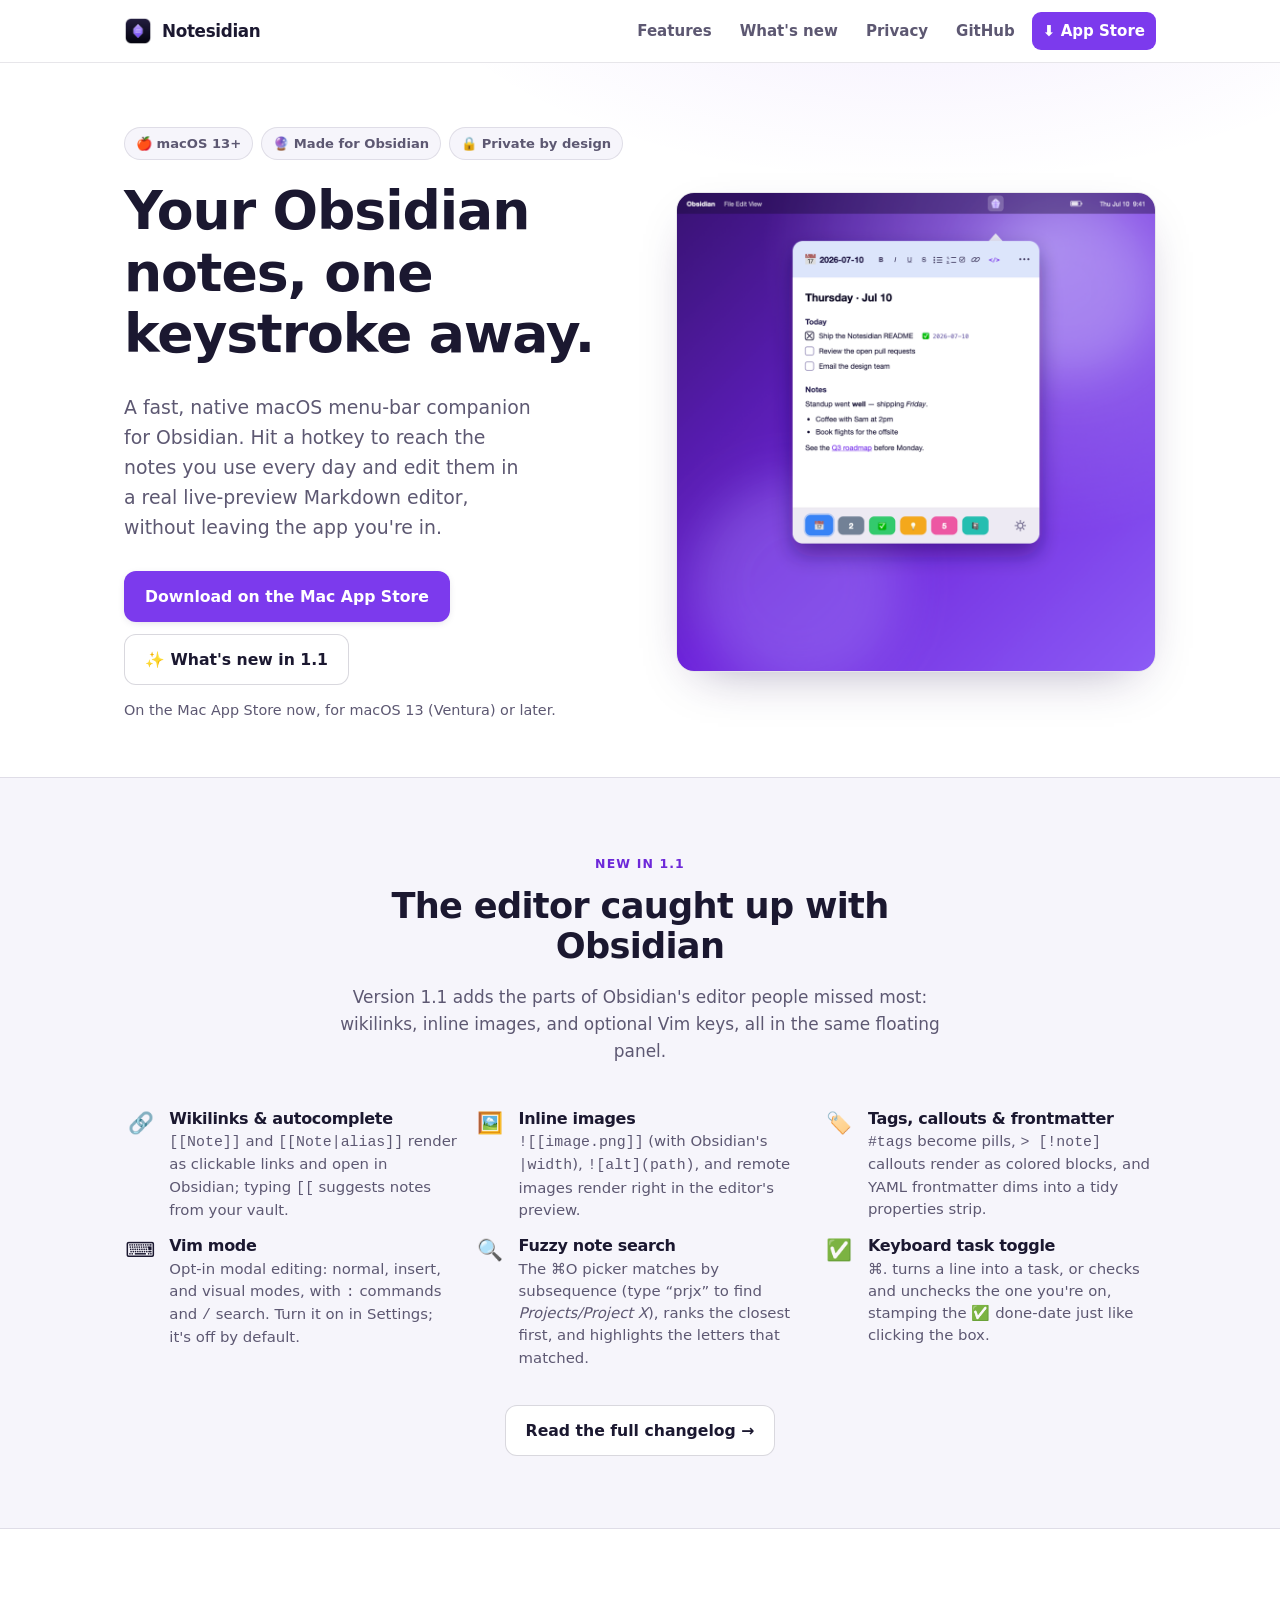
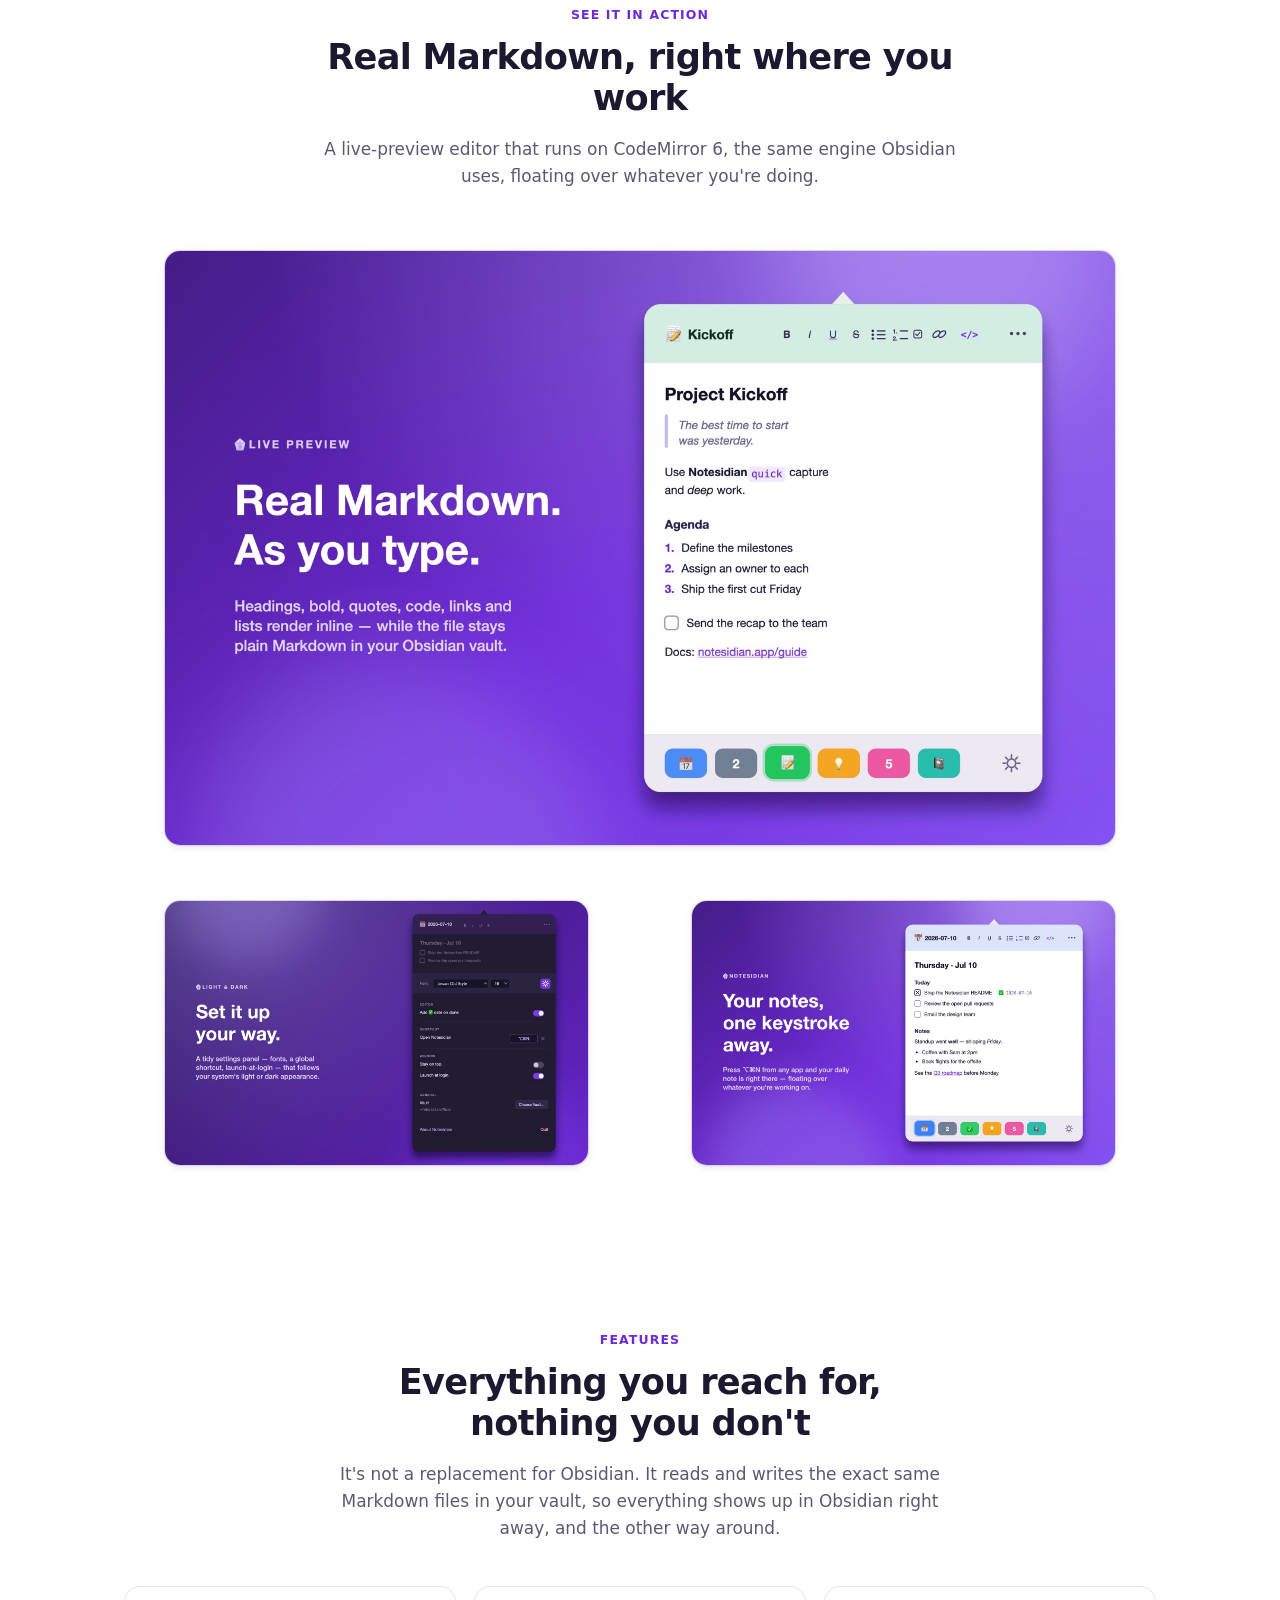
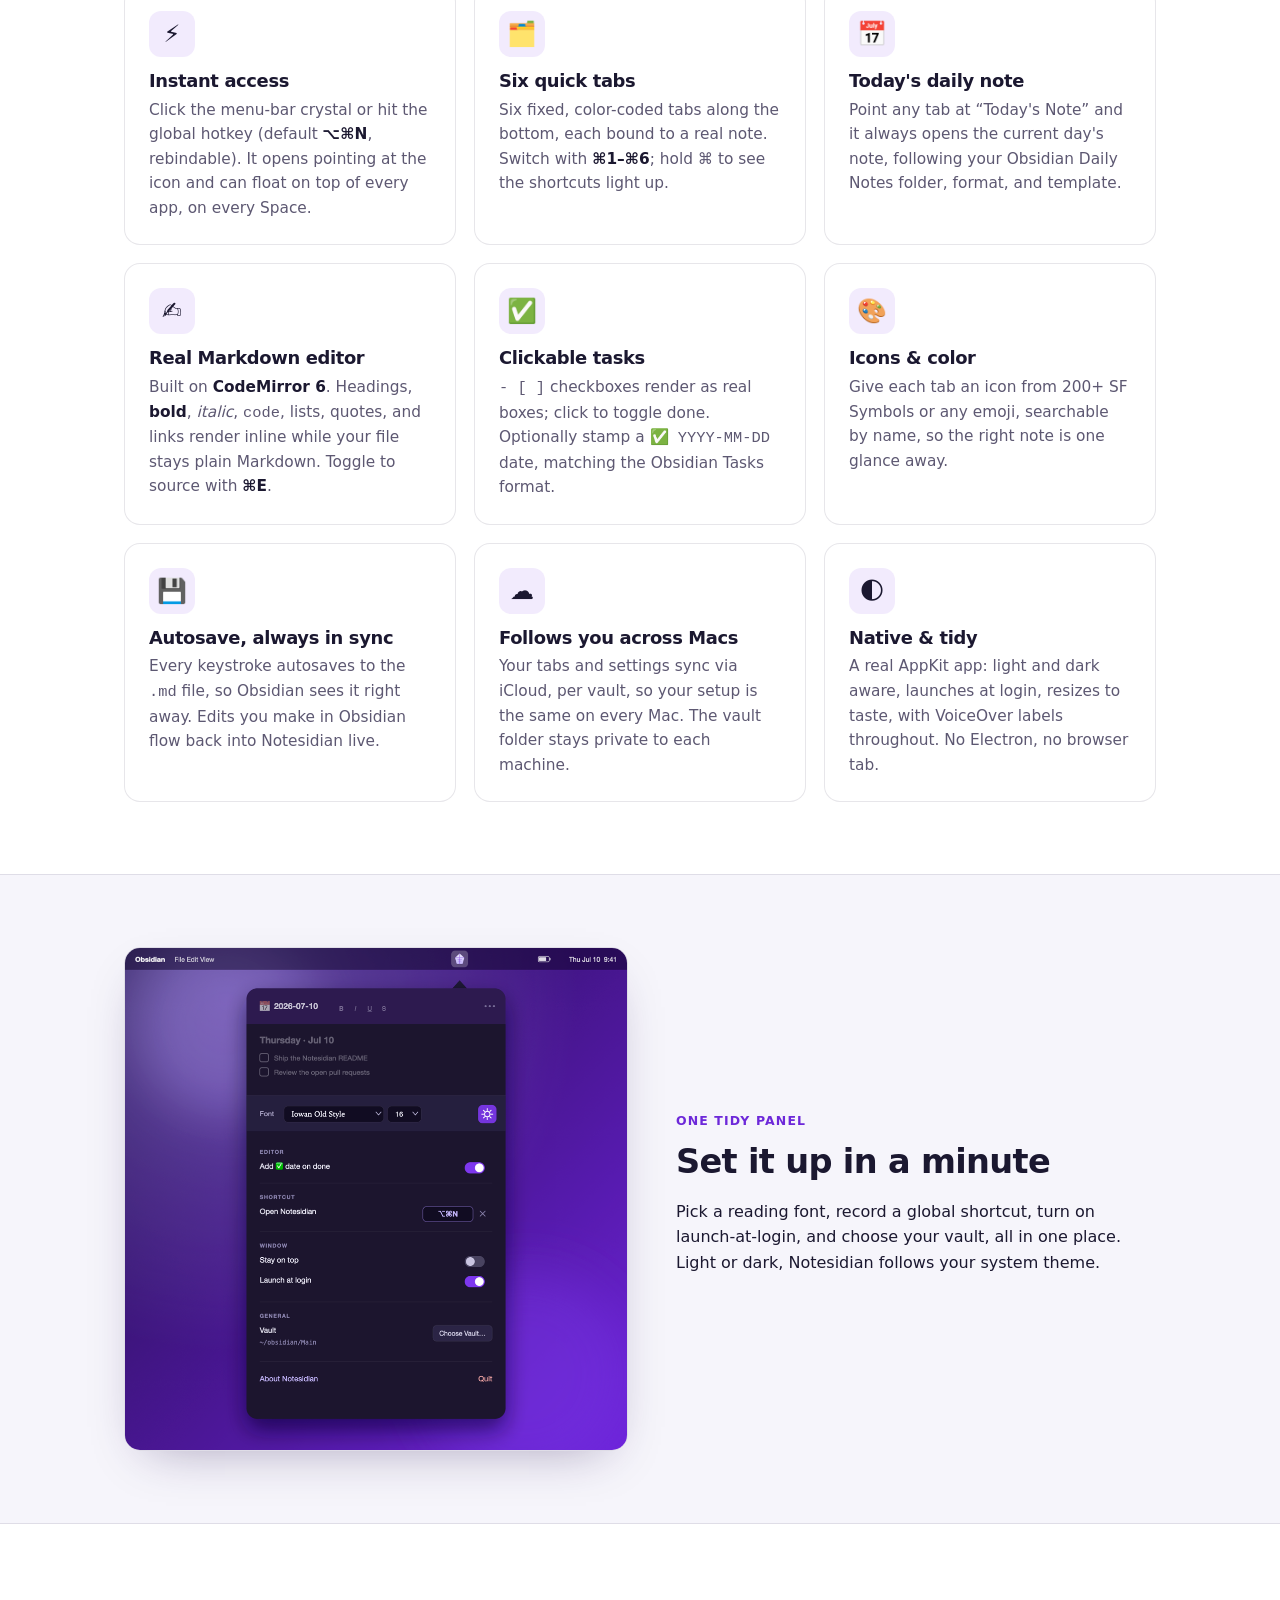
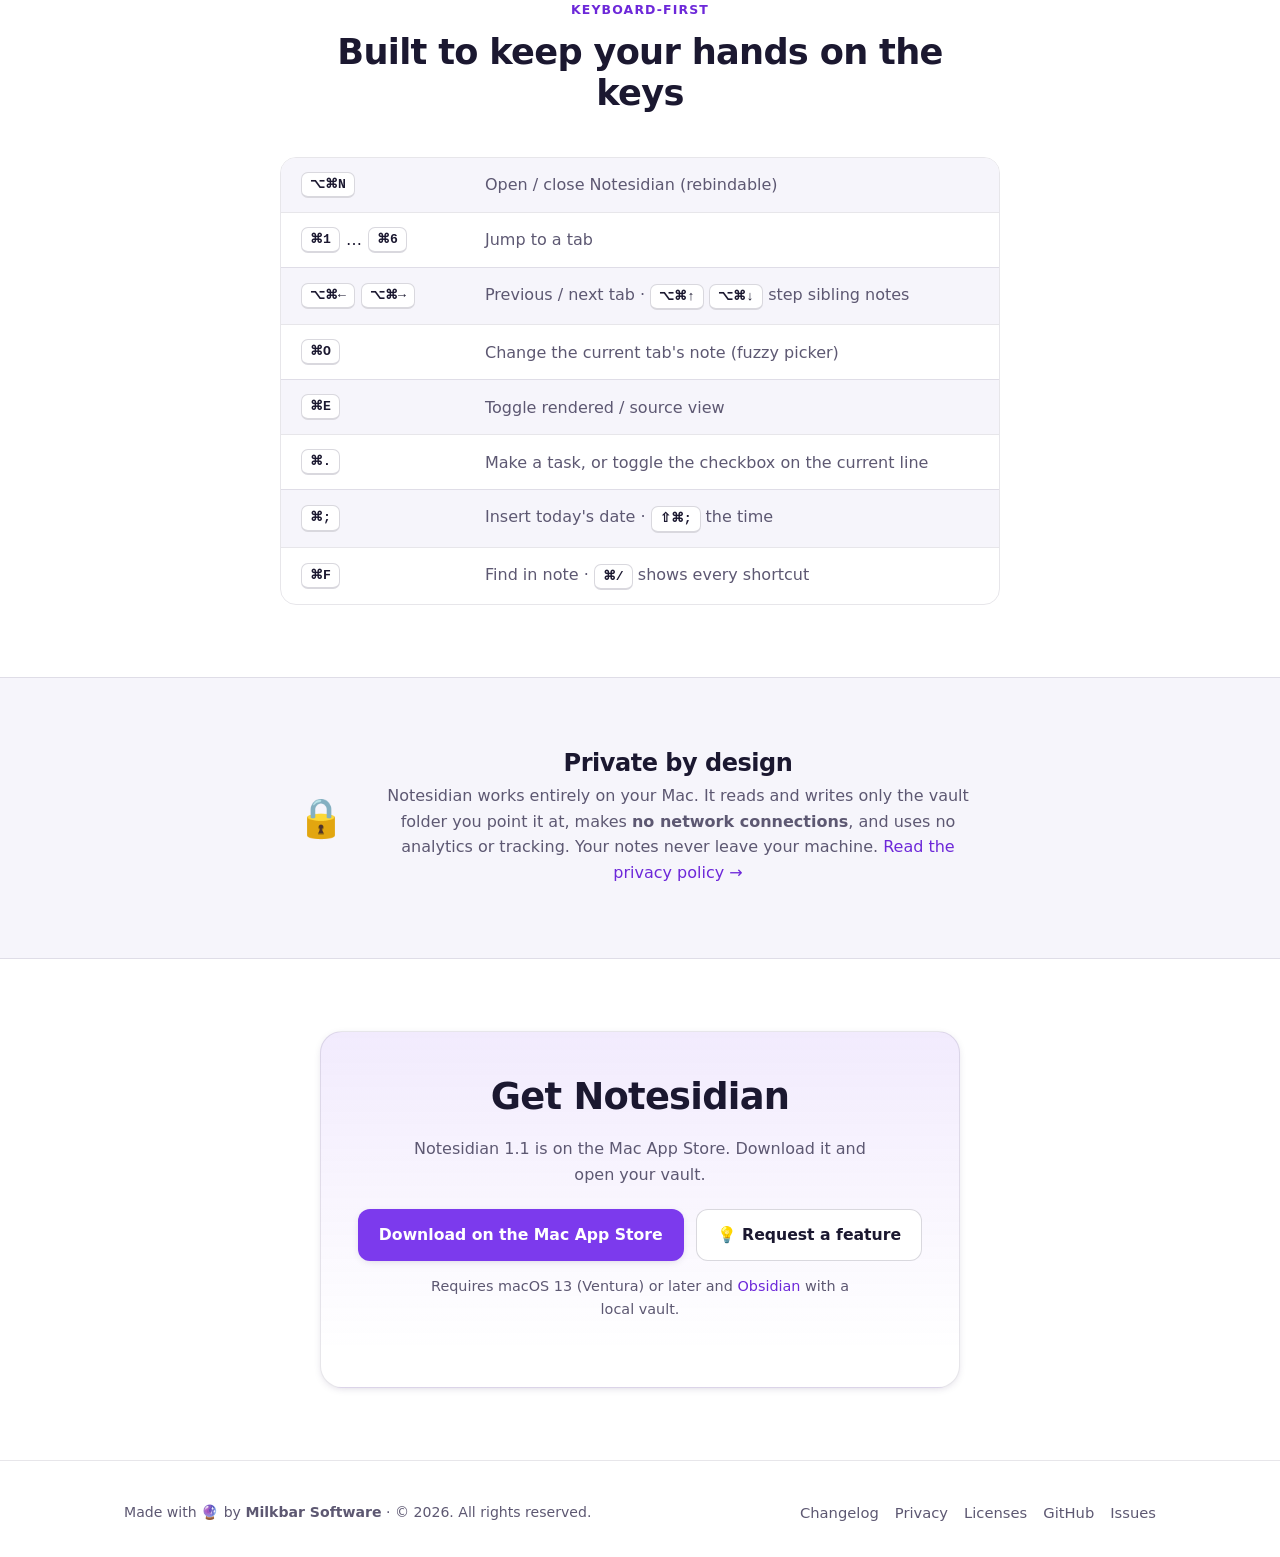
==== docs/index.html @ 139affb6 "Added Google Analytics." ====
<!doctype html>
<html lang="en">
<head>
<meta charset="utf-8">
<meta name="viewport" content="width=device-width, initial-scale=1">
<title>Notesidian: your Obsidian notes, one keystroke away</title>
<meta name="description" content="A fast, native macOS menu-bar companion for Obsidian. Hit a hotkey, reach the notes you use every day, and edit them in a real live-preview Markdown editor.">
<link rel="icon" href="icon.png">
<link rel="stylesheet" href="styles.css">
<meta property="og:title" content="Notesidian: your Obsidian notes, one keystroke away">
<meta property="og:description" content="A fast, native macOS menu-bar companion for Obsidian, with a live-preview Markdown editor and clickable tasks.">
<meta property="og:type" content="website">
<meta property="og:image" content="screenshot-hero.png">
<!-- Google tag (gtag.js) -->
<script async src="https://www.googletagmanager.com/gtag/js?id=G-1QEYFDZ4D8"></script>
<script>
  window.dataLayer = window.dataLayer || [];
  function gtag(){dataLayer.push(arguments);}
  gtag('js', new Date());

  gtag('config', 'G-1QEYFDZ4D8');
</script>
</head>
<body>

<header class="nav">
  <div class="wrap">
    <a class="brand" href="index.html"><img src="icon.png" alt="">Notesidian</a>
    <nav class="nav-links">
      <a href="#features">Features</a>
      <a href="changelog.html">What's new</a>
      <a href="privacy.html">Privacy</a>
      <a href="https://github.com/milkbar/notesidian">GitHub</a>
      <a class="cta" href="https://apps.apple.com/us/app/notesidian/id6789721366">⬇ App Store</a>
    </nav>
  </div>
</header>

<main>

  <!-- hero -->
  <section class="hero">
    <div class="wrap hero-grid">
      <div class="hero-copy">
        <div class="hero-badges">
          <span class="pill">🍎 macOS 13+</span>
          <span class="pill">🔮 Made for Obsidian</span>
          <span class="pill">🔒 Private by design</span>
        </div>
        <h1>Your Obsidian notes, one keystroke away.</h1>
        <p class="lede">A fast, native macOS menu-bar companion for Obsidian. Hit a hotkey to
          reach the notes you use every day and edit them in a real live-preview Markdown editor,
          without leaving the app you're in.</p>
        <div class="hero-cta">
          <a class="btn btn-primary" href="https://apps.apple.com/us/app/notesidian/id6789721366">Download on the Mac App Store</a>
          <a class="btn btn-ghost" href="changelog.html">✨ What's new in 1.1</a>
        </div>
        <p class="hero-note">On the Mac App Store now, for macOS 13 (Ventura) or later.</p>
      </div>
      <div class="hero-shot">
        <img src="screenshot-hero.png" width="1000" height="1000"
             alt="Notesidian floating over the desktop: a daily note with checkable tasks and six colored note tabs along the bottom.">
      </div>
    </div>
  </section>

  <!-- new in 1.1 -->
  <section class="band" id="new">
    <div class="wrap">
      <div class="section-head">
        <span class="eyebrow">New in 1.1</span>
        <h2>The editor caught up with Obsidian</h2>
        <p>Version 1.1 adds the parts of Obsidian's editor people missed most: wikilinks, inline images, and optional Vim keys, all in the same floating panel.</p>
      </div>
      <div class="new-grid">
        <div class="new-item"><div class="ico">🔗</div><div><h3>Wikilinks &amp; autocomplete</h3><p><code>[[Note]]</code> and <code>[[Note|alias]]</code> render as clickable links and open in Obsidian; typing <code>[[</code> suggests notes from your vault.</p></div></div>
        <div class="new-item"><div class="ico">🖼️</div><div><h3>Inline images</h3><p><code>![[image.png]]</code> (with Obsidian's <code>|width</code>), <code>![alt](path)</code>, and remote images render right in the editor's preview.</p></div></div>
        <div class="new-item"><div class="ico">🏷️</div><div><h3>Tags, callouts &amp; frontmatter</h3><p><code>#tags</code> become pills, <code>&gt; [!note]</code> callouts render as colored blocks, and YAML frontmatter dims into a tidy properties strip.</p></div></div>
        <div class="new-item"><div class="ico">⌨️</div><div><h3>Vim mode</h3><p>Opt-in modal editing: normal, insert, and visual modes, with <code>:</code> commands and <code>/</code> search. Turn it on in Settings; it's off by default.</p></div></div>
        <div class="new-item"><div class="ico">🔍</div><div><h3>Fuzzy note search</h3><p>The ⌘O picker matches by subsequence (type “prjx” to find <em>Projects/Project X</em>), ranks the closest first, and highlights the letters that matched.</p></div></div>
        <div class="new-item"><div class="ico">✅</div><div><h3>Keyboard task toggle</h3><p>⌘. turns a line into a task, or checks and unchecks the one you're on, stamping the ✅ done-date just like clicking the box.</p></div></div>
      </div>
      <div class="changelog-link"><a class="btn btn-ghost" href="changelog.html">Read the full changelog →</a></div>
    </div>
  </section>

  <!-- see it -->
  <section id="see-it">
    <div class="wrap">
      <div class="section-head">
        <span class="eyebrow">See it in action</span>
        <h2>Real Markdown, right where you work</h2>
        <p>A live-preview editor that runs on CodeMirror 6, the same engine Obsidian uses, floating over whatever you're doing.</p>
      </div>
      <div class="shots">
        <figure class="shot wide"><img src="shot-markdown.jpg" width="1600" height="1000" alt="The editor rendering a note: heading, quote, bold and inline code, a numbered agenda, and a checkbox."></figure>
        <figure class="shot"><img src="shot-light-dark.jpg" width="1600" height="1000" alt="Notesidian in both light and dark appearance, following the system theme."></figure>
        <figure class="shot"><img src="shot-quick-access.jpg" width="1600" height="1000" alt="Pressing the global hotkey to open the floating panel pointing at the menu-bar icon."></figure>
      </div>
    </div>
  </section>

  <!-- features -->
  <section id="features">
    <div class="wrap">
      <div class="section-head">
        <span class="eyebrow">Features</span>
        <h2>Everything you reach for, nothing you don't</h2>
        <p>It's not a replacement for Obsidian. It reads and writes the exact same Markdown files in your vault, so everything shows up in Obsidian right away, and the other way around.</p>
      </div>
      <div class="features">
        <div class="card"><div class="ico">⚡</div><h3>Instant access</h3><p>Click the menu-bar crystal or hit the global hotkey (default <strong>⌥⌘N</strong>, rebindable). It opens pointing at the icon and can float on top of every app, on every Space.</p></div>
        <div class="card"><div class="ico">🗂️</div><h3>Six quick tabs</h3><p>Six fixed, color-coded tabs along the bottom, each bound to a real note. Switch with <strong>⌘1–⌘6</strong>; hold ⌘ to see the shortcuts light up.</p></div>
        <div class="card"><div class="ico">📅</div><h3>Today's daily note</h3><p>Point any tab at “Today's Note” and it always opens the current day's note, following your Obsidian Daily Notes folder, format, and template.</p></div>
        <div class="card"><div class="ico">✍️</div><h3>Real Markdown editor</h3><p>Built on <strong>CodeMirror 6</strong>. Headings, <strong>bold</strong>, <em>italic</em>, <code>code</code>, lists, quotes, and links render inline while your file stays plain Markdown. Toggle to source with <strong>⌘E</strong>.</p></div>
        <div class="card"><div class="ico">✅</div><h3>Clickable tasks</h3><p><code>- [ ]</code> checkboxes render as real boxes; click to toggle done. Optionally stamp a <code>✅ YYYY-MM-DD</code> date, matching the Obsidian Tasks format.</p></div>
        <div class="card"><div class="ico">🎨</div><h3>Icons &amp; color</h3><p>Give each tab an icon from 200+ SF Symbols or any emoji, searchable by name, so the right note is one glance away.</p></div>
        <div class="card"><div class="ico">💾</div><h3>Autosave, always in sync</h3><p>Every keystroke autosaves to the <code>.md</code> file, so Obsidian sees it right away. Edits you make in Obsidian flow back into Notesidian live.</p></div>
        <div class="card"><div class="ico">☁️</div><h3>Follows you across Macs</h3><p>Your tabs and settings sync via iCloud, per vault, so your setup is the same on every Mac. The vault folder stays private to each machine.</p></div>
        <div class="card"><div class="ico">🌓</div><h3>Native &amp; tidy</h3><p>A real AppKit app: light and dark aware, launches at login, resizes to taste, with VoiceOver labels throughout. No Electron, no browser tab.</p></div>
      </div>
    </div>
  </section>

  <!-- settings shot -->
  <section class="band">
    <div class="wrap hero-grid">
      <div class="hero-shot"><img src="screenshot-settings.png" width="1000" height="1000" alt="Notesidian's settings panel in dark mode: font picker, global-shortcut recorder, launch-at-login toggle, and vault chooser." style="border-radius:16px;border:1px solid var(--border);box-shadow:var(--shadow);"></div>
      <div class="hero-copy">
        <span class="eyebrow">One tidy panel</span>
        <h2 style="font-size:clamp(1.6rem,3.4vw,2.1rem)">Set it up in a minute</h2>
        <p class="lede" style="max-width:none">Pick a reading font, record a global shortcut, turn on launch-at-login, and choose your vault, all in one place. Light or dark, Notesidian follows your system theme.</p>
      </div>
    </div>
  </section>

  <!-- keyboard -->
  <section id="keyboard">
    <div class="wrap">
      <div class="section-head">
        <span class="eyebrow">Keyboard-first</span>
        <h2>Built to keep your hands on the keys</h2>
      </div>
      <div class="shortcuts">
        <div class="row"><div class="keys"><kbd>⌥⌘N</kbd></div><div class="desc">Open / close Notesidian (rebindable)</div></div>
        <div class="row"><div class="keys"><kbd>⌘1</kbd> … <kbd>⌘6</kbd></div><div class="desc">Jump to a tab</div></div>
        <div class="row"><div class="keys"><kbd>⌥⌘←</kbd> <kbd>⌥⌘→</kbd></div><div class="desc">Previous / next tab · <kbd>⌥⌘↑</kbd> <kbd>⌥⌘↓</kbd> step sibling notes</div></div>
        <div class="row"><div class="keys"><kbd>⌘O</kbd></div><div class="desc">Change the current tab's note (fuzzy picker)</div></div>
        <div class="row"><div class="keys"><kbd>⌘E</kbd></div><div class="desc">Toggle rendered / source view</div></div>
        <div class="row"><div class="keys"><kbd>⌘.</kbd></div><div class="desc">Make a task, or toggle the checkbox on the current line</div></div>
        <div class="row"><div class="keys"><kbd>⌘;</kbd></div><div class="desc">Insert today's date · <kbd>⇧⌘;</kbd> the time</div></div>
        <div class="row"><div class="keys"><kbd>⌘F</kbd></div><div class="desc">Find in note · <kbd>⌘/</kbd> shows every shortcut</div></div>
      </div>
    </div>
  </section>

  <!-- privacy -->
  <section class="privacy-strip">
    <div class="wrap">
      <div class="lock">🔒</div>
      <div>
        <h2>Private by design</h2>
        <p>Notesidian works entirely on your Mac. It reads and writes only the vault folder you point it at, makes <strong>no network connections</strong>, and uses no analytics or tracking. Your notes never leave your machine. <a href="privacy.html">Read the privacy policy →</a></p>
      </div>
    </div>
  </section>

  <!-- get it -->
  <section class="get">
    <div class="wrap">
      <div class="box">
        <h2>Get Notesidian</h2>
        <p>Notesidian 1.1 is on the Mac App Store. Download it and open your vault.</p>
        <div class="hero-cta" style="justify-content:center">
          <a class="btn btn-primary" href="https://apps.apple.com/us/app/notesidian/id6789721366">Download on the Mac App Store</a>
          <a class="btn btn-ghost" href="https://github.com/milkbar/notesidian/issues/new?template=feature_request.yml">💡 Request a feature</a>
        </div>
        <p class="req">Requires macOS 13 (Ventura) or later and <a href="https://obsidian.md">Obsidian</a> with a local vault.</p>
      </div>
    </div>
  </section>

</main>

<footer class="footer">
  <div class="wrap">
    <div class="copy">Made with 🔮 by <strong>Milkbar Software</strong> · © 2026. All rights reserved.</div>
    <nav class="foot-links">
      <a href="changelog.html">Changelog</a>
      <a href="privacy.html">Privacy</a>
      <a href="licenses.html">Licenses</a>
      <a href="https://github.com/milkbar/notesidian">GitHub</a>
      <a href="https://github.com/milkbar/notesidian/issues">Issues</a>
    </nav>
  </div>
</footer>

</body>
</html>
---- docs/styles.css ----
/* Notesidian marketing site — shared styles. Theme-aware (light/dark), responsive, no external deps. */

:root {
  color-scheme: light dark;
  --bg:        #ffffff;
  --bg-soft:   #f6f5fb;
  --bg-sunken: #efedf7;
  --card:      #ffffff;
  --fg:        #1b1830;
  --muted:     #5d5872;
  --border:    rgba(24, 18, 52, 0.10);
  --border-strong: rgba(24, 18, 52, 0.16);
  --accent:    #7c3aed;
  --accent-ink:#6d28d9;
  --accent-soft: rgba(124, 58, 237, 0.10);
  --code-bg:   #f1eefb;
  --code-fg:   #7c3aed;
  --shadow:    0 18px 50px -24px rgba(38, 20, 80, 0.42);
  --shadow-sm: 0 2px 10px -4px rgba(38, 20, 80, 0.28);
  --radius:    16px;
  --radius-sm: 10px;
  --maxw:      1080px;
  --font: -apple-system, BlinkMacSystemFont, "Segoe UI", system-ui, Roboto, Helvetica, Arial, sans-serif;
  --mono: ui-monospace, SFMono-Regular, "SF Mono", Menlo, Consolas, monospace;
}

@media (prefers-color-scheme: dark) {
  :root {
    --bg:        #0e0c16;
    --bg-soft:   #14111f;
    --bg-sunken: #1a1626;
    --card:      #181425;
    --fg:        #ece9f6;
    --muted:     #a49dbb;
    --border:    rgba(255, 255, 255, 0.10);
    --border-strong: rgba(255, 255, 255, 0.16);
    --accent:    #a78bfa;
    --accent-ink:#c4b5fd;
    --accent-soft: rgba(167, 139, 250, 0.14);
    --code-bg:   rgba(167, 139, 250, 0.14);
    --code-fg:   #c4b5fd;
    --shadow:    0 24px 60px -28px rgba(0, 0, 0, 0.75);
    --shadow-sm: 0 2px 12px -4px rgba(0, 0, 0, 0.6);
  }
}

* { box-sizing: border-box; }

html { -webkit-text-size-adjust: 100%; scroll-behavior: smooth; }

body {
  margin: 0;
  font-family: var(--font);
  color: var(--fg);
  background: var(--bg);
  line-height: 1.6;
  -webkit-font-smoothing: antialiased;
  text-rendering: optimizeLegibility;
}

a { color: var(--accent-ink); text-decoration: none; }
a:hover { text-decoration: underline; }

img { max-width: 100%; height: auto; display: block; }

h1, h2, h3 { line-height: 1.15; letter-spacing: -0.02em; margin: 0 0 0.5em; }

code, kbd { font-family: var(--mono); }

.wrap { width: 100%; max-width: var(--maxw); margin: 0 auto; padding: 0 24px; }

/* ---------- top nav ---------- */
.nav {
  position: sticky; top: 0; z-index: 50;
  background: var(--bg); /* fallback for engines without color-mix */
  background: color-mix(in srgb, var(--bg) 82%, transparent);
  -webkit-backdrop-filter: saturate(1.6) blur(14px);
  backdrop-filter: saturate(1.6) blur(14px);
  border-bottom: 1px solid var(--border);
}
.nav .wrap { display: flex; align-items: center; gap: 18px; height: 62px; }
.brand { display: flex; align-items: center; gap: 10px; font-weight: 700; letter-spacing: -0.02em; color: var(--fg); font-size: 1.05rem; }
.brand:hover { text-decoration: none; }
.brand img { width: 28px; height: 28px; border-radius: 7px; }
.nav-links { margin-left: auto; display: flex; align-items: center; gap: 6px; flex-wrap: wrap; }
.nav-links a { color: var(--muted); font-weight: 550; font-size: 0.94rem; padding: 7px 11px; border-radius: 9px; }
.nav-links a:hover { color: var(--fg); background: var(--accent-soft); text-decoration: none; }
.nav-links a.cta { color: #fff; background: var(--accent); }
.nav-links a.cta:hover { background: var(--accent-ink); color: #fff; }
@media (prefers-color-scheme: dark) { .nav-links a.cta { color: #17111f; } }

/* ---------- buttons ---------- */
.btn {
  display: inline-flex; align-items: center; gap: 8px;
  padding: 12px 20px; border-radius: 12px; font-weight: 650; font-size: 0.98rem;
  border: 1px solid transparent; cursor: pointer; transition: transform .12s ease, background .15s ease;
}
.btn:hover { text-decoration: none; transform: translateY(-1px); }
.btn-primary { background: var(--accent); color: #fff; box-shadow: var(--shadow-sm); }
.btn-primary:hover { background: var(--accent-ink); color: #fff; }
@media (prefers-color-scheme: dark) { .btn-primary { color: #17111f; } .btn-primary:hover { color: #17111f; } }
.btn-ghost { background: var(--card); color: var(--fg); border-color: var(--border-strong); }
.btn-ghost:hover { border-color: var(--accent); color: var(--accent-ink); }

/* ---------- generic sections ---------- */
section { padding: 72px 0; }
.section-head { text-align: center; max-width: 640px; margin: 0 auto 44px; }
.section-head h2 { font-size: clamp(1.6rem, 3.4vw, 2.2rem); }
.section-head p { color: var(--muted); font-size: 1.06rem; margin: 0; }
.eyebrow {
  display: inline-block; font-size: 0.78rem; font-weight: 700; letter-spacing: 0.09em;
  text-transform: uppercase; color: var(--accent-ink); margin-bottom: 12px;
}

/* ---------- hero ---------- */
.hero { position: relative; overflow: hidden; padding: 64px 0 40px; }
.hero::before {
  content: ""; position: absolute; inset: -30% 0 auto; height: 620px; z-index: -1;
  background:
    radial-gradient(60% 60% at 72% 12%, var(--accent-soft), transparent 70%),
    radial-gradient(50% 50% at 12% 0%, color-mix(in srgb, var(--accent) 12%, transparent), transparent 68%);
}
.hero-grid { display: grid; grid-template-columns: 1.05fr 1fr; gap: 48px; align-items: center; }
.hero h1 { font-size: clamp(2.1rem, 5vw, 3.35rem); }
.hero .lede { font-size: 1.18rem; color: var(--muted); margin: 0 0 28px; max-width: 34ch; }
.hero-badges { display: flex; flex-wrap: wrap; gap: 8px; margin-bottom: 20px; }
.pill {
  display: inline-flex; align-items: center; gap: 6px; font-size: 0.82rem; font-weight: 600;
  color: var(--muted); background: var(--bg-soft); border: 1px solid var(--border);
  padding: 5px 11px; border-radius: 999px;
}
.hero-cta { display: flex; flex-wrap: wrap; gap: 12px; margin-bottom: 14px; }
.hero-note { font-size: 0.9rem; color: var(--muted); }
.hero-shot { position: relative; }
.hero-shot img {
  width: 100%; border-radius: 18px; border: 1px solid var(--border);
  box-shadow: var(--shadow);
}

/* ---------- "new in 1.1" band ---------- */
.band { background: var(--bg-soft); border-top: 1px solid var(--border); border-bottom: 1px solid var(--border); }
.new-grid { display: grid; grid-template-columns: repeat(3, 1fr); gap: 16px; }
.new-item { display: flex; gap: 12px; align-items: flex-start; }
.new-item .ico { font-size: 1.3rem; line-height: 1.3; flex: none; width: 1.6em; text-align: center; }
.new-item h3 { font-size: 1rem; margin: 0 0 2px; }
.new-item p { margin: 0; color: var(--muted); font-size: 0.93rem; line-height: 1.5; }
.band .changelog-link { text-align: center; margin-top: 36px; }

/* ---------- feature grid ---------- */
.features { display: grid; grid-template-columns: repeat(3, 1fr); gap: 18px; }
.card {
  background: var(--card); border: 1px solid var(--border); border-radius: var(--radius);
  padding: 24px; transition: transform .14s ease, border-color .14s ease, box-shadow .14s ease;
}
.card:hover { transform: translateY(-3px); border-color: var(--border-strong); box-shadow: var(--shadow-sm); }
.card .ico {
  display: inline-flex; align-items: center; justify-content: center; width: 46px; height: 46px;
  font-size: 1.5rem; border-radius: 12px; background: var(--accent-soft); margin-bottom: 14px;
}
.card h3 { font-size: 1.12rem; margin: 0 0 6px; }
.card p { margin: 0; color: var(--muted); font-size: 0.96rem; }
.card p strong { color: var(--fg); font-weight: 650; }

/* ---------- showcase gallery ---------- */
.shots { display: grid; grid-template-columns: 1fr 1fr; gap: 22px; }
.shot { border-radius: 16px; overflow: hidden; border: 1px solid var(--border); box-shadow: var(--shadow-sm); background: var(--bg-sunken); }
.shot img { width: 100%; }
.shot.wide { grid-column: 1 / -1; }

/* ---------- keyboard shortcuts ---------- */
.shortcuts { max-width: 720px; margin: 0 auto; border: 1px solid var(--border); border-radius: var(--radius); overflow: hidden; }
.shortcuts .row { display: flex; align-items: center; gap: 16px; padding: 14px 20px; border-top: 1px solid var(--border); }
.shortcuts .row:first-child { border-top: none; }
.shortcuts .row:nth-child(odd) { background: var(--bg-soft); }
.shortcuts .keys { flex: none; min-width: 168px; display: flex; gap: 6px; flex-wrap: wrap; }
.shortcuts .desc { color: var(--muted); }
kbd {
  display: inline-block; padding: 3px 8px; font-size: 0.82rem; font-weight: 600; color: var(--fg);
  background: var(--card); border: 1px solid var(--border-strong); border-bottom-width: 2px;
  border-radius: 7px; line-height: 1.3; white-space: nowrap;
}

/* ---------- privacy strip ---------- */
.privacy-strip { background: var(--bg-soft); border-top: 1px solid var(--border); border-bottom: 1px solid var(--border); }
.privacy-strip .wrap { display: flex; gap: 28px; align-items: center; flex-wrap: wrap; justify-content: center; text-align: center; }
.privacy-strip .lock { font-size: 2.4rem; }
.privacy-strip h2 { margin: 0 0 6px; }
.privacy-strip p { margin: 0; color: var(--muted); max-width: 60ch; }

/* ---------- CTA / get it ---------- */
.get { text-align: center; }
.get .box {
  max-width: 640px; margin: 0 auto; padding: 44px 32px; border-radius: 22px;
  border: 1px solid var(--border); background:
    linear-gradient(180deg, var(--accent-soft), transparent 90%), var(--card); box-shadow: var(--shadow-sm);
}
.get h2 { font-size: clamp(1.7rem, 3.6vw, 2.3rem); }
.get p { color: var(--muted); margin: 0 auto 22px; max-width: 46ch; }
.req { color: var(--muted); font-size: 0.9rem; margin-top: 18px; }

/* ---------- footer ---------- */
.footer { border-top: 1px solid var(--border); padding: 40px 0; color: var(--muted); }
.footer .wrap { display: flex; flex-wrap: wrap; gap: 18px 28px; align-items: center; justify-content: space-between; }
.footer .foot-links { display: flex; flex-wrap: wrap; gap: 16px; }
.footer a { color: var(--muted); font-size: 0.92rem; }
.footer a:hover { color: var(--fg); }
.footer .copy { font-size: 0.88rem; }

/* ---------- prose (changelog / privacy / licenses) ---------- */
.page-head { padding: 56px 0 8px; }
.page-head .eyebrow { display: block; }
.page-head h1 { font-size: clamp(2rem, 4.6vw, 2.9rem); }
.page-head p { color: var(--muted); font-size: 1.08rem; max-width: 62ch; margin: 0; }
.prose { padding: 30px 0 72px; }
.prose .wrap { max-width: 820px; }
.prose h2 { font-size: 1.5rem; margin: 40px 0 14px; padding-bottom: 8px; border-bottom: 1px solid var(--border); }
.prose h3 { font-size: 1.12rem; margin: 26px 0 10px; }
.prose p { color: var(--fg); }
.prose ul { padding-left: 1.25em; margin: 0 0 18px; }
.prose li { margin: 8px 0; }
.prose li strong { color: var(--fg); }
.prose a { color: var(--accent-ink); font-weight: 550; }
.prose code {
  font-family: var(--mono); font-size: 0.88em; background: var(--code-bg); color: var(--code-fg);
  padding: 2px 6px; border-radius: 6px;
}
.prose pre {
  background: var(--bg-sunken); border: 1px solid var(--border); border-radius: 12px;
  padding: 18px 20px; overflow-x: auto; font-size: 0.85rem; line-height: 1.55;
}
.prose pre code { background: none; color: var(--fg); padding: 0; }
.prose table { width: 100%; border-collapse: collapse; margin: 6px 0 24px; font-size: 0.92rem; display: block; overflow-x: auto; }
.prose th, .prose td { text-align: left; padding: 9px 12px; border-bottom: 1px solid var(--border); white-space: nowrap; }
.prose th { color: var(--muted); font-weight: 650; }
.prose td code { white-space: nowrap; }
.muted { color: var(--muted); }

/* version blocks on the changelog */
.release { margin: 0 0 12px; }
.release-tag {
  display: inline-flex; align-items: baseline; gap: 12px; margin: 46px 0 4px; flex-wrap: wrap;
}
.release-tag .ver {
  font-size: 1.6rem; font-weight: 750; letter-spacing: -0.02em; color: var(--fg);
}
.badge {
  display: inline-block; font-size: 0.72rem; font-weight: 700; letter-spacing: 0.05em; text-transform: uppercase;
  padding: 4px 10px; border-radius: 999px; background: var(--accent-soft); color: var(--accent-ink);
  border: 1px solid var(--border);
}
.badge.gray { background: var(--bg-sunken); color: var(--muted); }
.grouptag {
  display: inline-flex; align-items: center; gap: 8px; font-size: 1.08rem; font-weight: 700;
  margin: 26px 0 6px;
}
.grouptag .dot { width: 9px; height: 9px; border-radius: 50%; background: var(--accent); }
.grouptag.added .dot { background: #22a06b; }
.grouptag.changed .dot { background: #d99a0b; }
.grouptag.fixed .dot { background: #e5484d; }
.grouptag.build .dot { background: #6b7280; }

/* ---------- responsive ---------- */
@media (max-width: 900px) {
  .hero-grid { grid-template-columns: 1fr; gap: 34px; }
  .hero .lede { max-width: none; }
  .hero-shot { max-width: 460px; margin: 0 auto; }
  .new-grid { grid-template-columns: 1fr 1fr; }
  .features { grid-template-columns: 1fr 1fr; }
}
@media (max-width: 620px) {
  section { padding: 54px 0; }
  .new-grid, .features, .shots { grid-template-columns: 1fr; }
  .nav-links a:not(.cta) { display: none; }
  .shortcuts .keys { min-width: 128px; }
  .footer .wrap { justify-content: center; text-align: center; }
}

/* respect reduced motion */
@media (prefers-reduced-motion: reduce) {
  html { scroll-behavior: auto; }
  * { transition: none !important; }
}
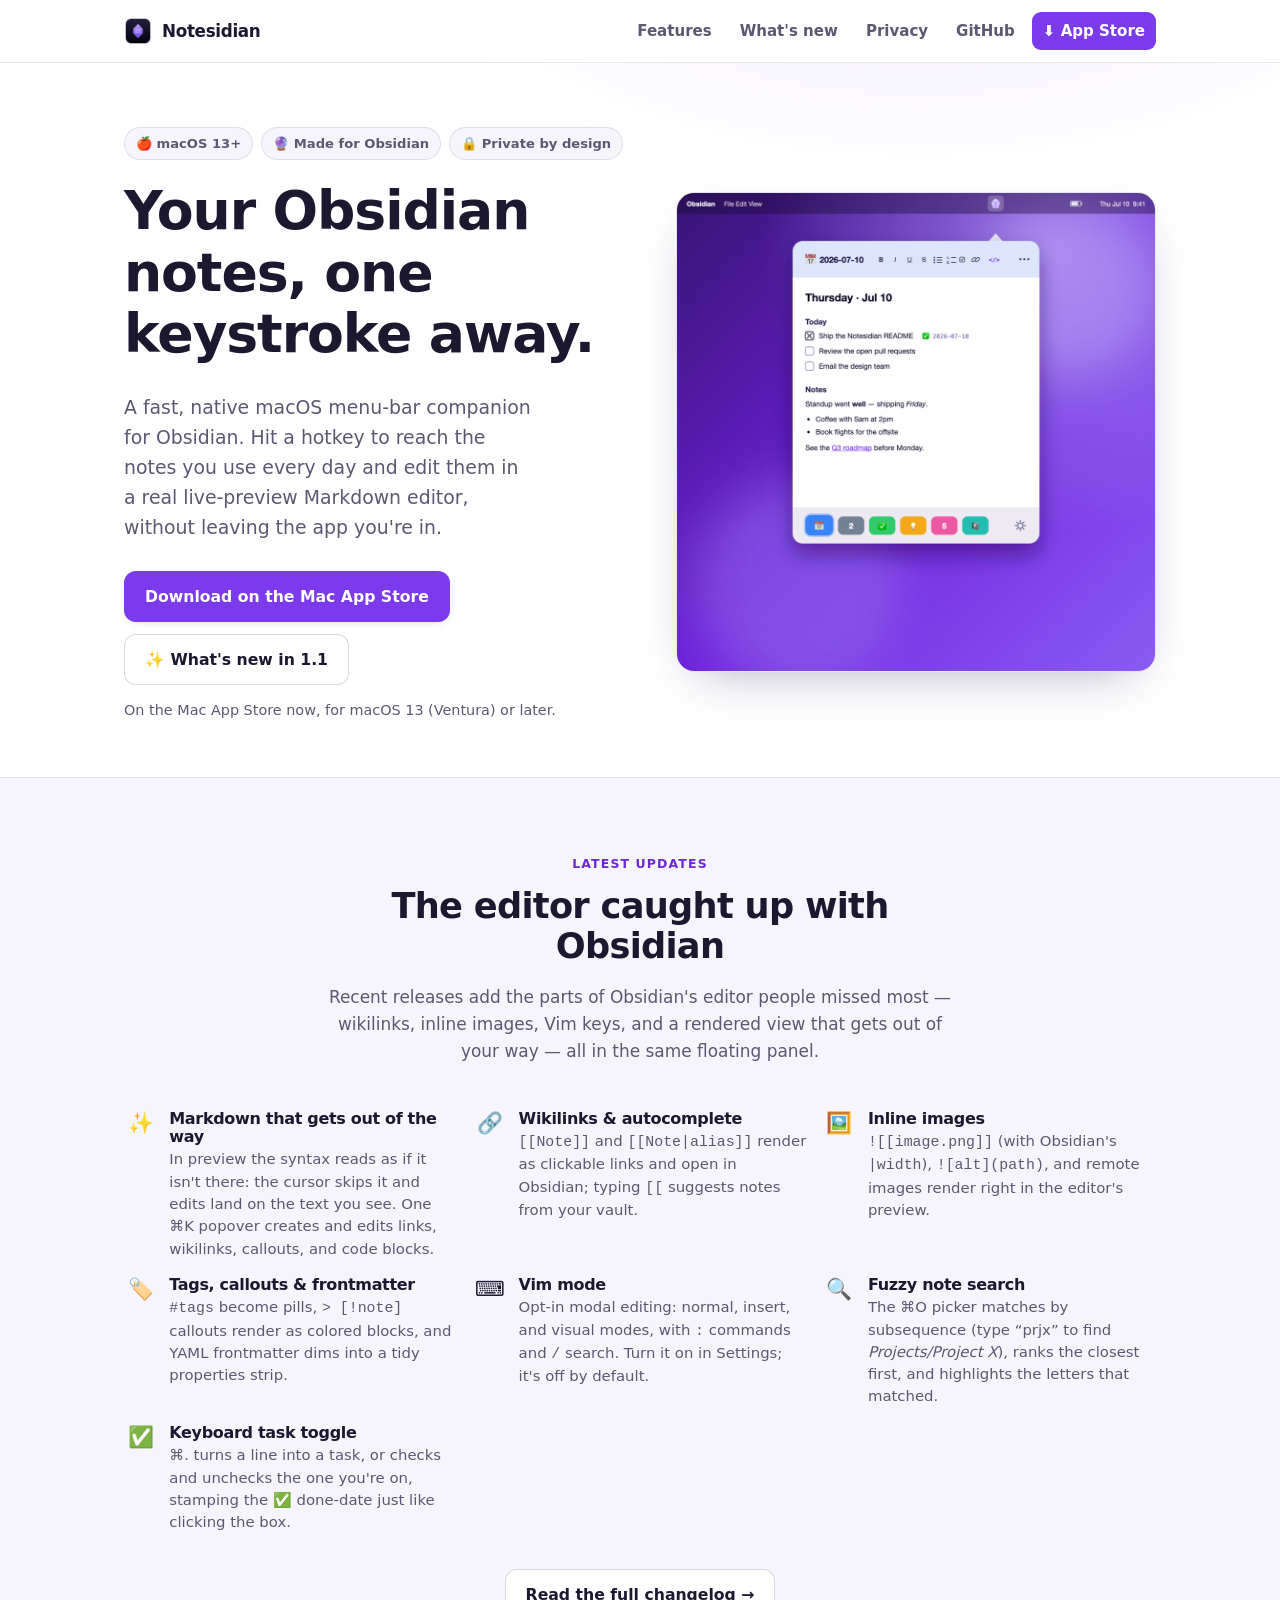
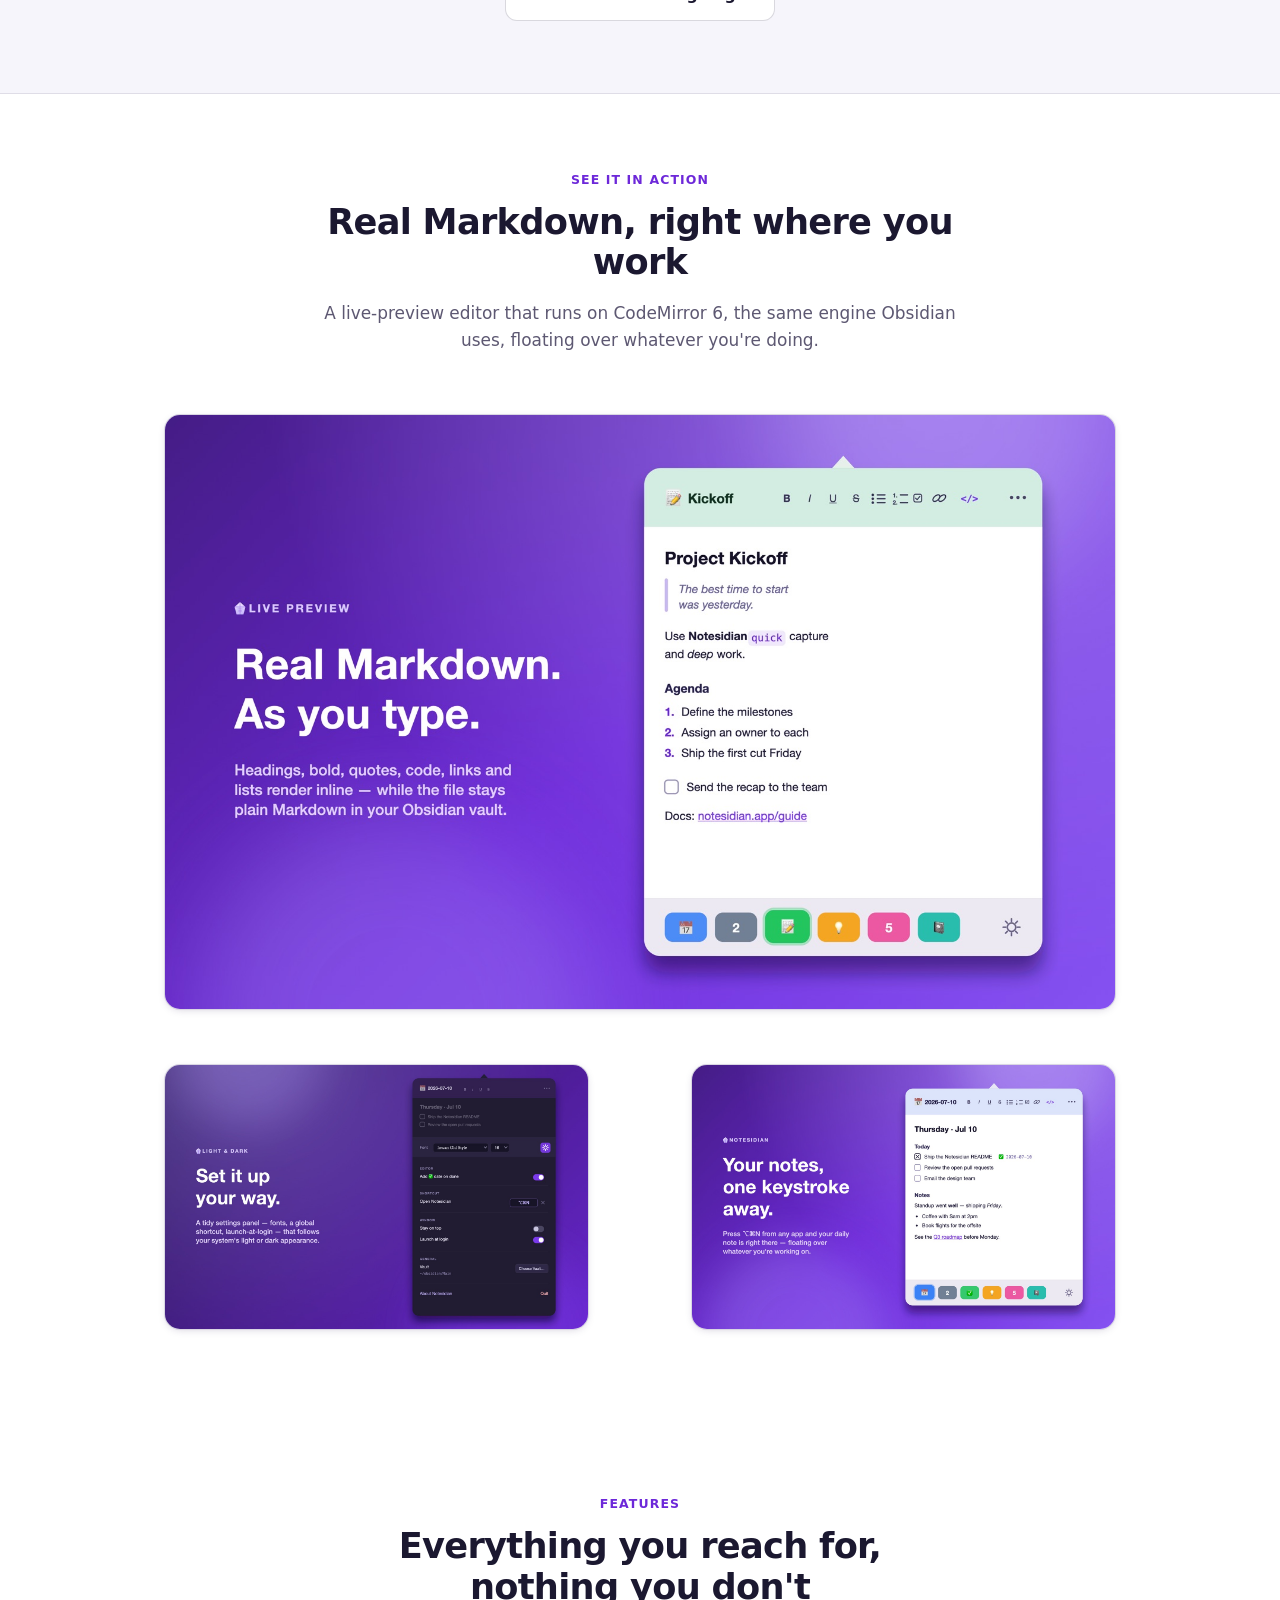
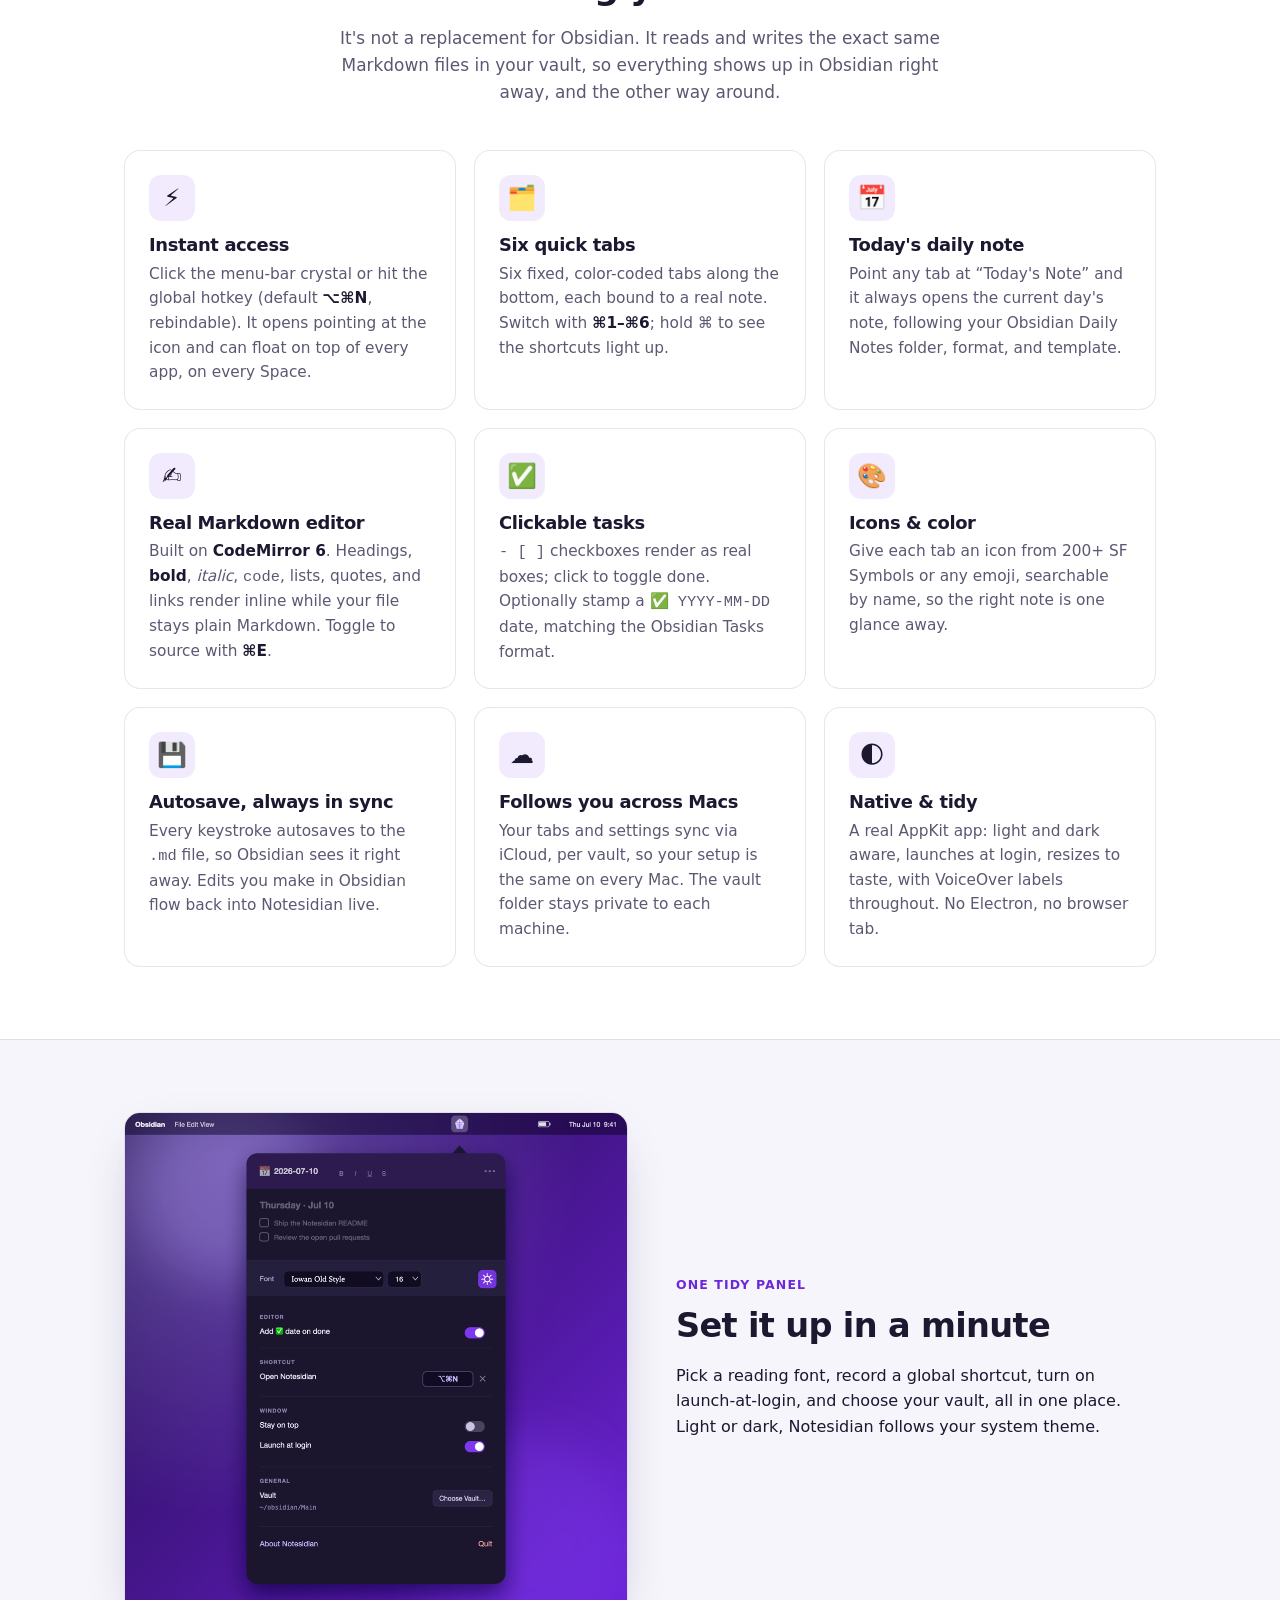
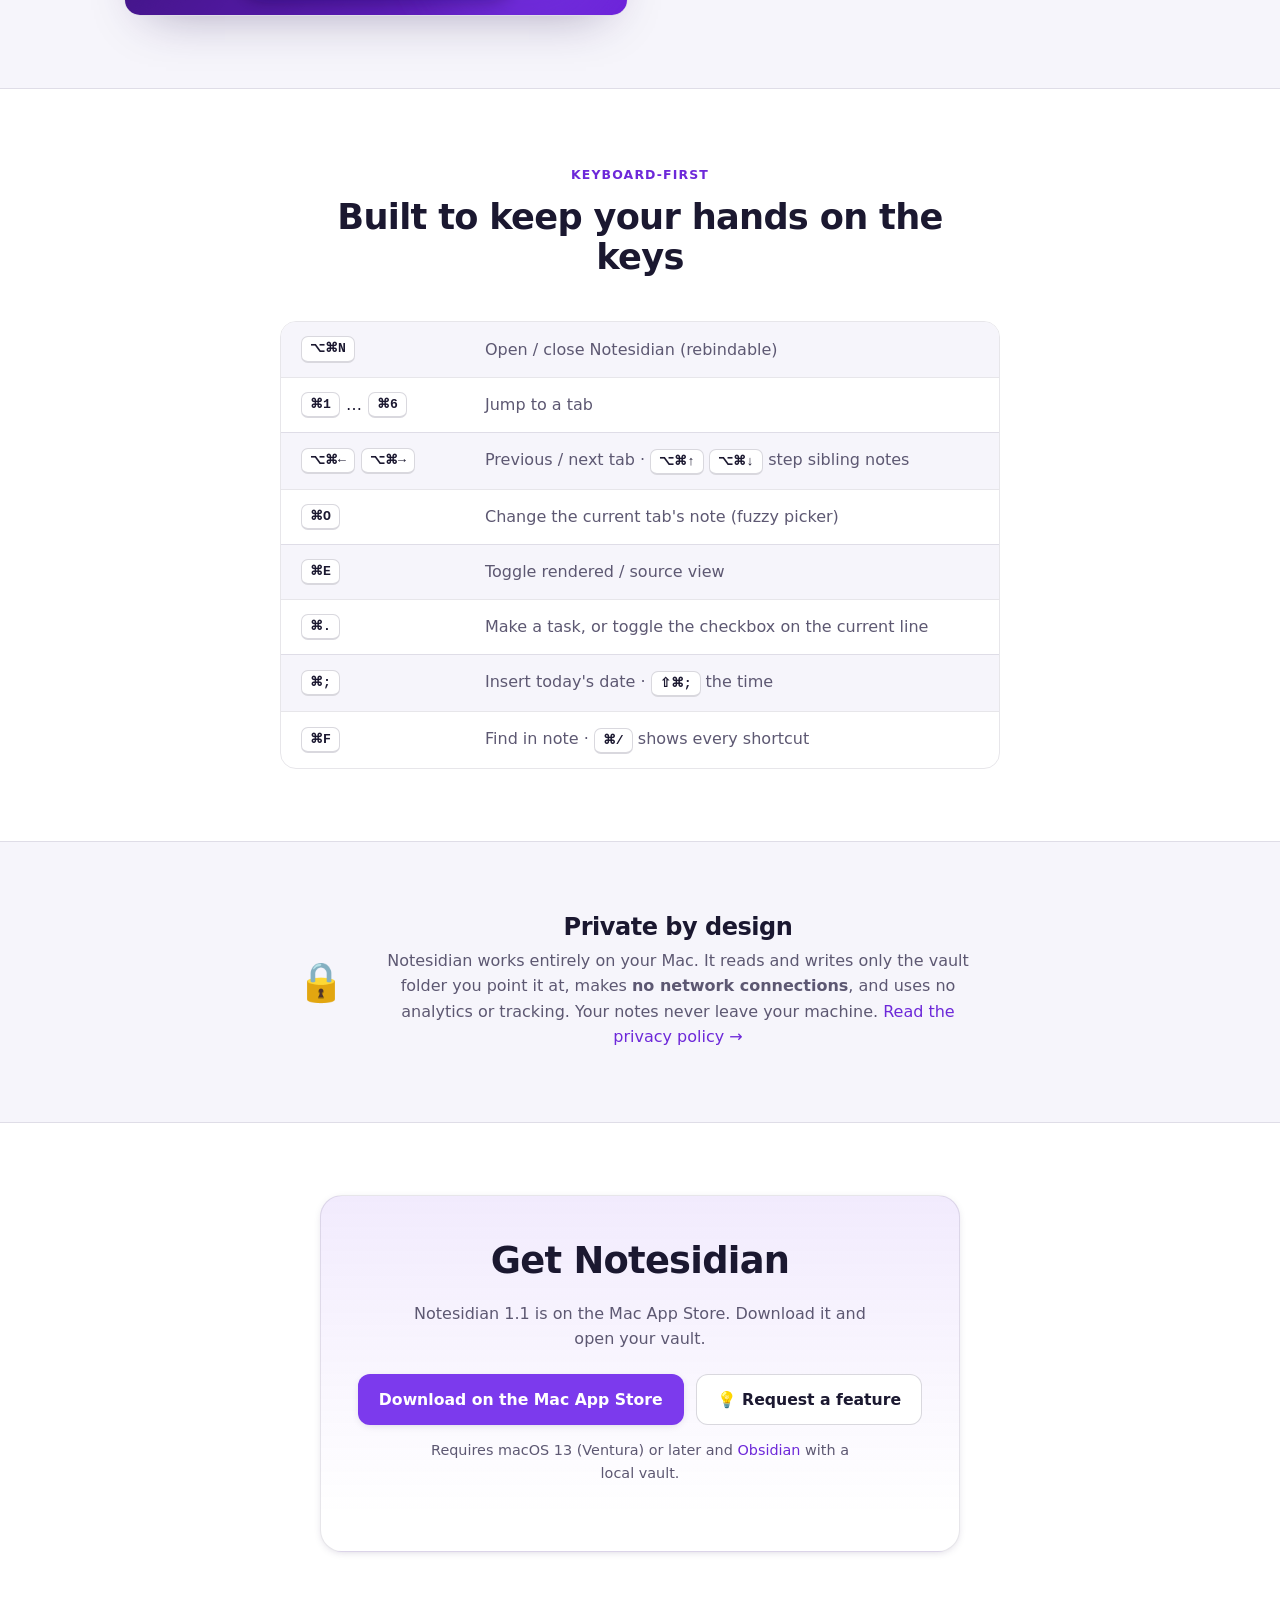
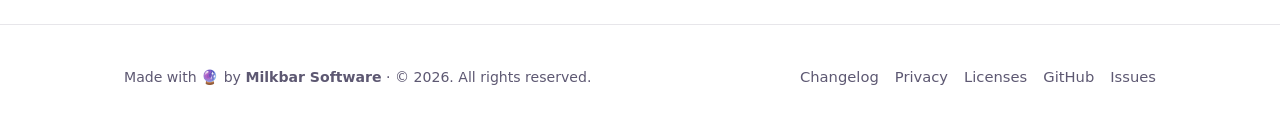
==== commit 38bf7315: "Document 1.2.0: markdown gets out of the way, ⌘K element editor, code blocks, note rename" ====
--- a/docs/index.html
+++ b/docs/index.html
@@ -68,11 +68,12 @@
   <section class="band" id="new">
     <div class="wrap">
       <div class="section-head">
-        <span class="eyebrow">New in 1.1</span>
+        <span class="eyebrow">Latest updates</span>
         <h2>The editor caught up with Obsidian</h2>
-        <p>Version 1.1 adds the parts of Obsidian's editor people missed most: wikilinks, inline images, and optional Vim keys, all in the same floating panel.</p>
+        <p>Recent releases add the parts of Obsidian's editor people missed most — wikilinks, inline images, Vim keys, and a rendered view that gets out of your way — all in the same floating panel.</p>
       </div>
       <div class="new-grid">
+        <div class="new-item"><div class="ico">✨</div><div><h3>Markdown that gets out of the way</h3><p>In preview the syntax reads as if it isn't there: the cursor skips it and edits land on the text you see. One ⌘K popover creates and edits links, wikilinks, callouts, and code blocks.</p></div></div>
         <div class="new-item"><div class="ico">🔗</div><div><h3>Wikilinks &amp; autocomplete</h3><p><code>[[Note]]</code> and <code>[[Note|alias]]</code> render as clickable links and open in Obsidian; typing <code>[[</code> suggests notes from your vault.</p></div></div>
         <div class="new-item"><div class="ico">🖼️</div><div><h3>Inline images</h3><p><code>![[image.png]]</code> (with Obsidian's <code>|width</code>), <code>![alt](path)</code>, and remote images render right in the editor's preview.</p></div></div>
         <div class="new-item"><div class="ico">🏷️</div><div><h3>Tags, callouts &amp; frontmatter</h3><p><code>#tags</code> become pills, <code>&gt; [!note]</code> callouts render as colored blocks, and YAML frontmatter dims into a tidy properties strip.</p></div></div>
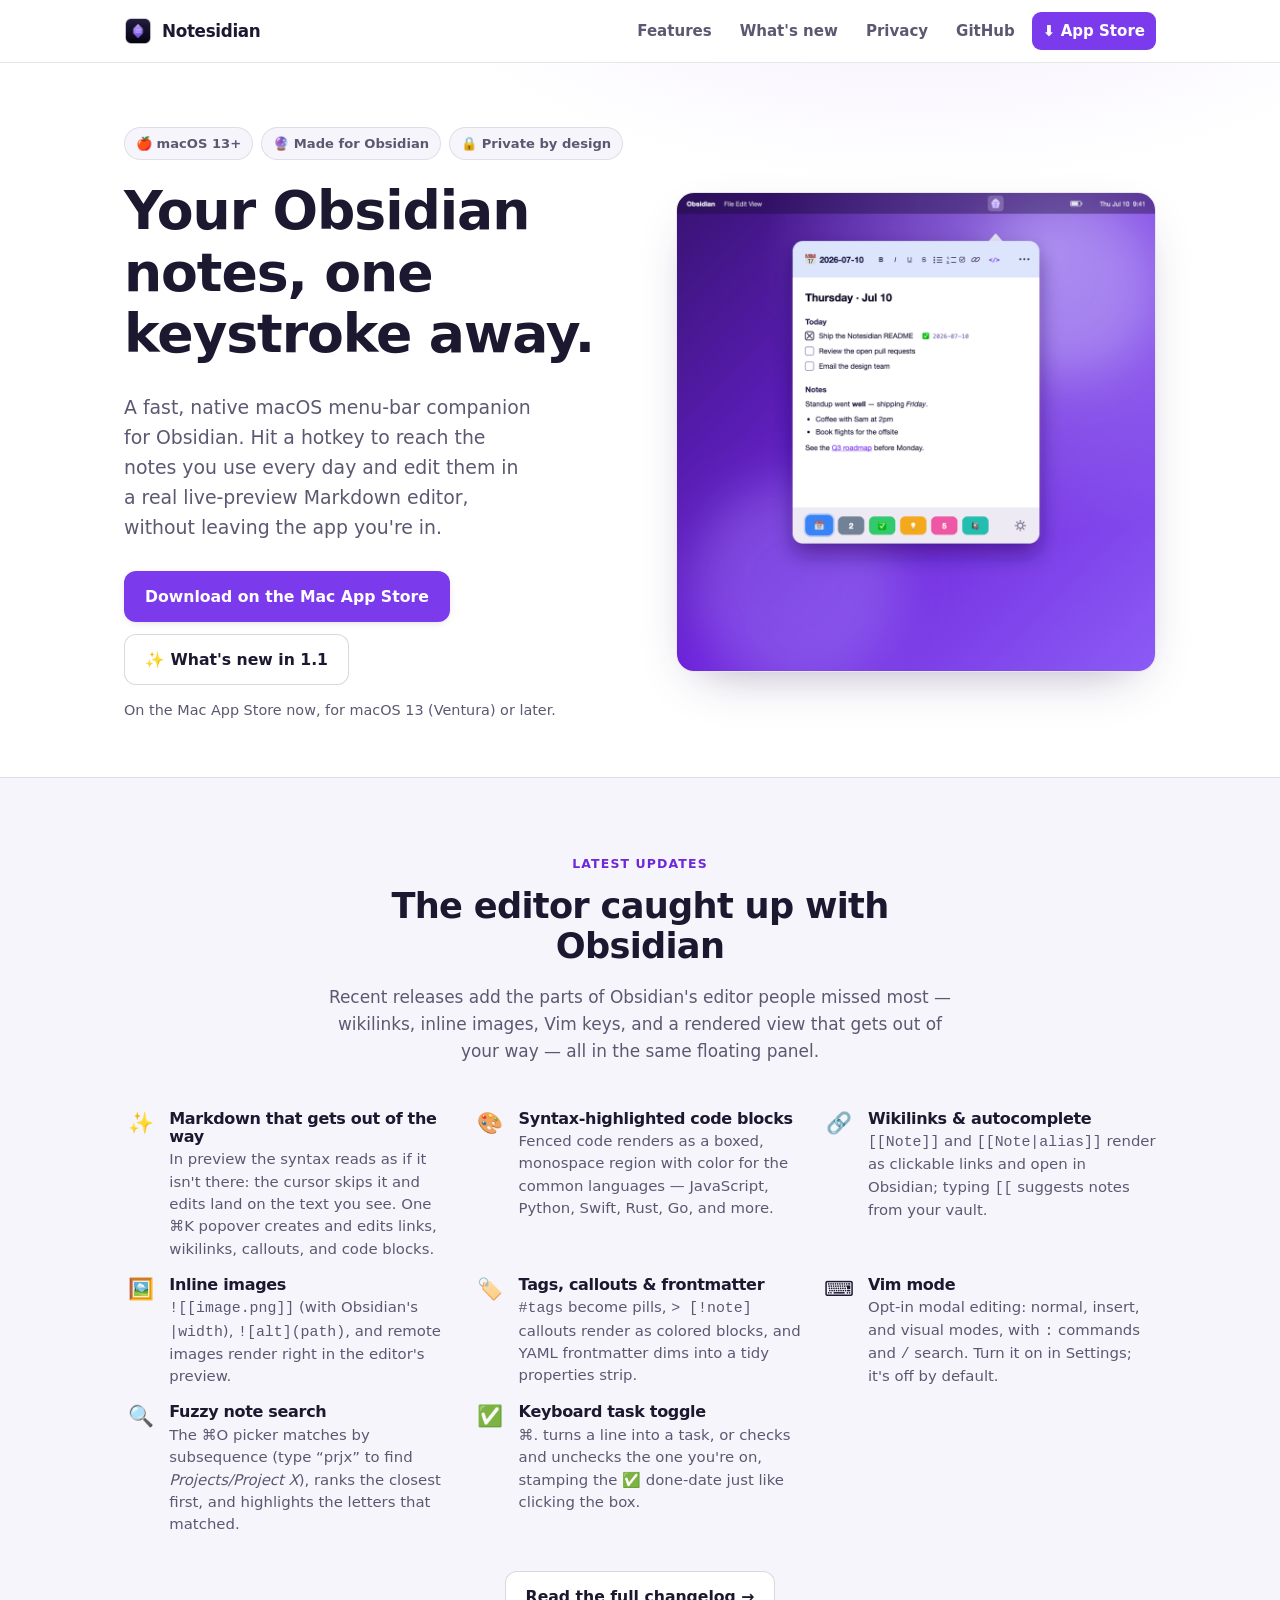
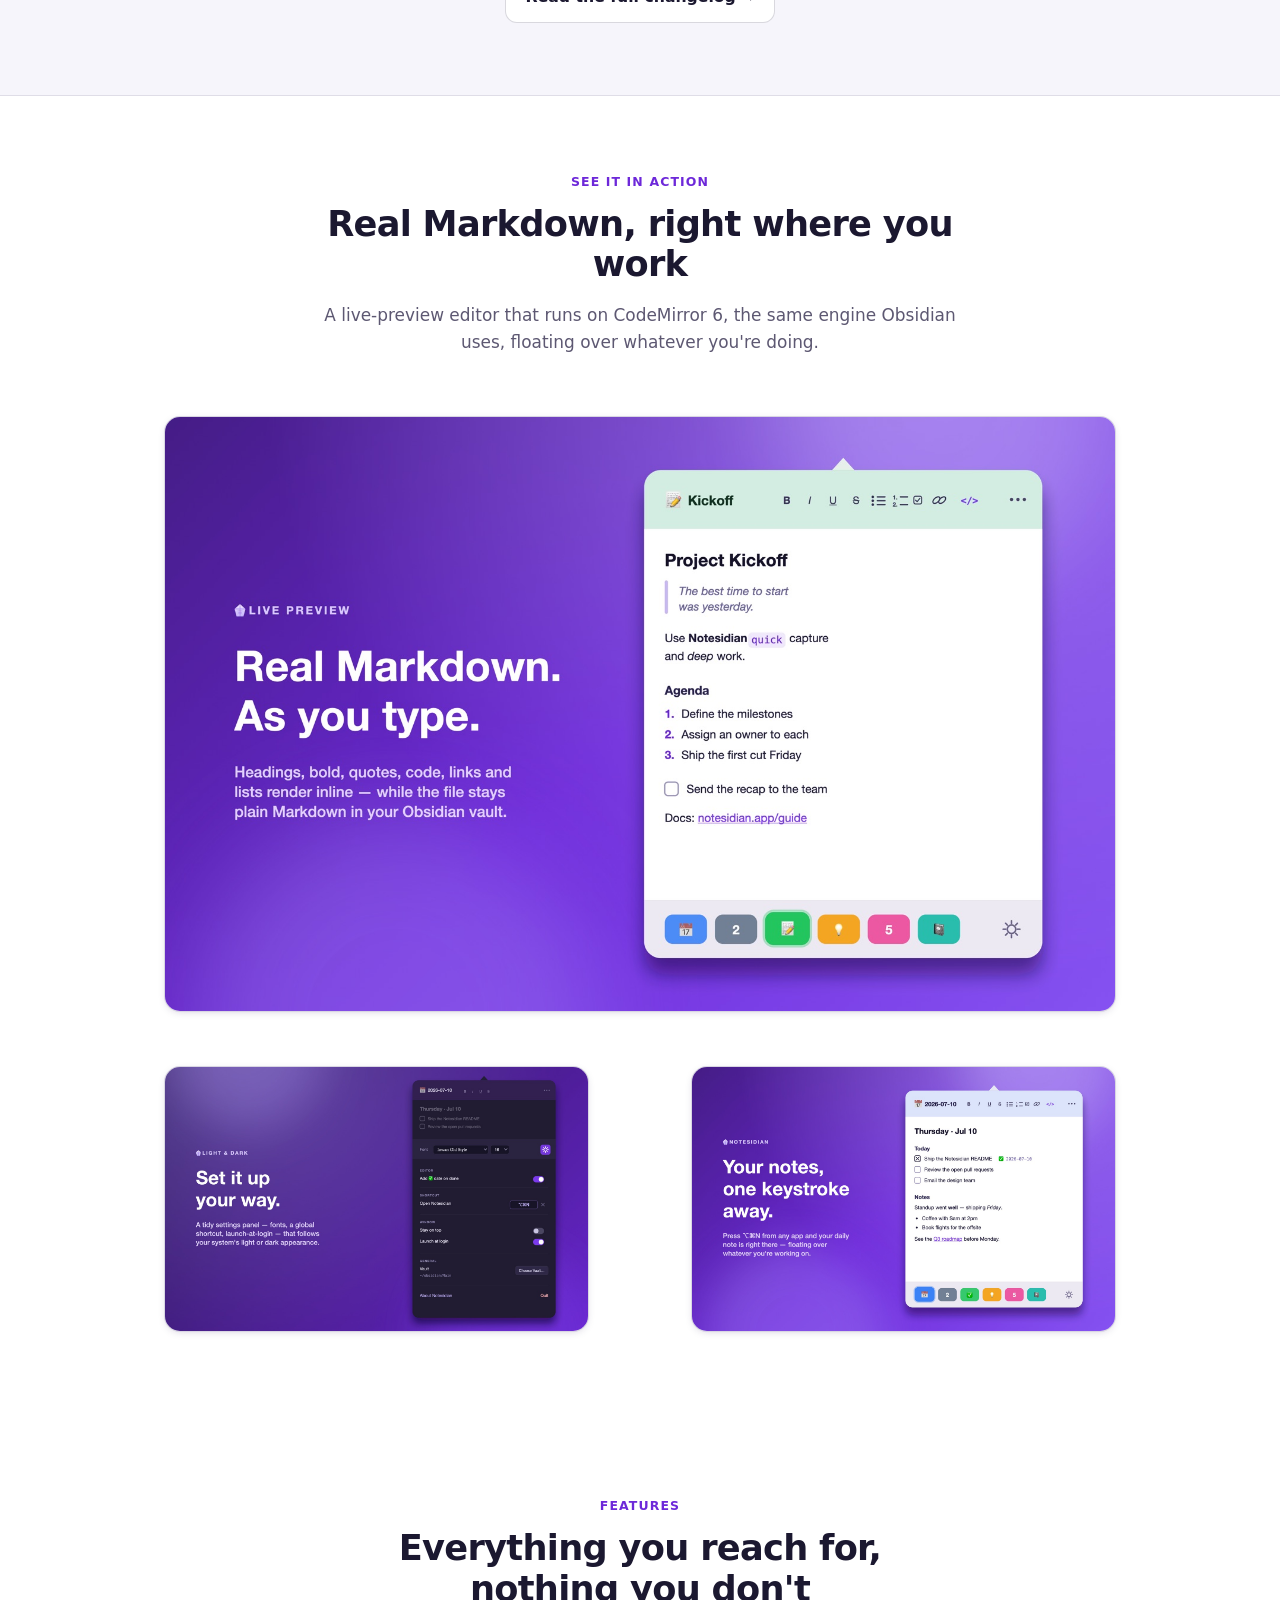
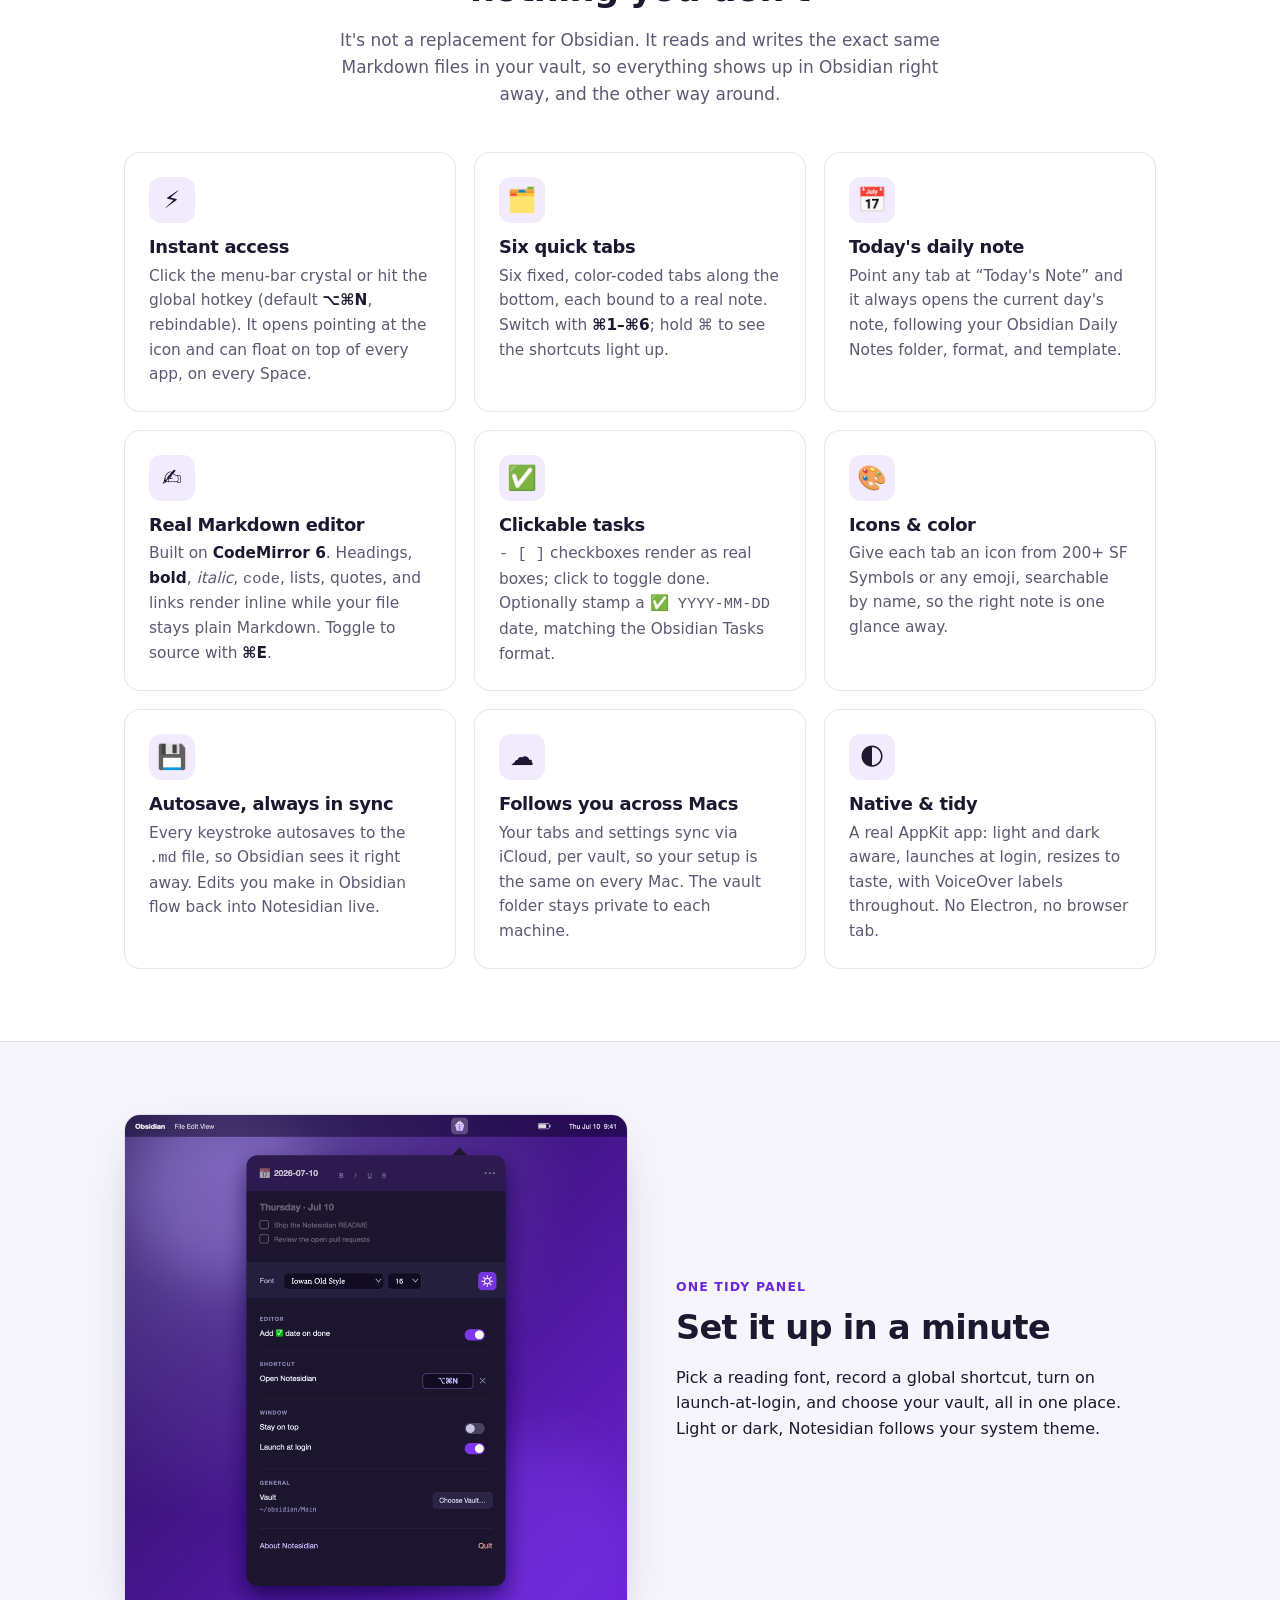
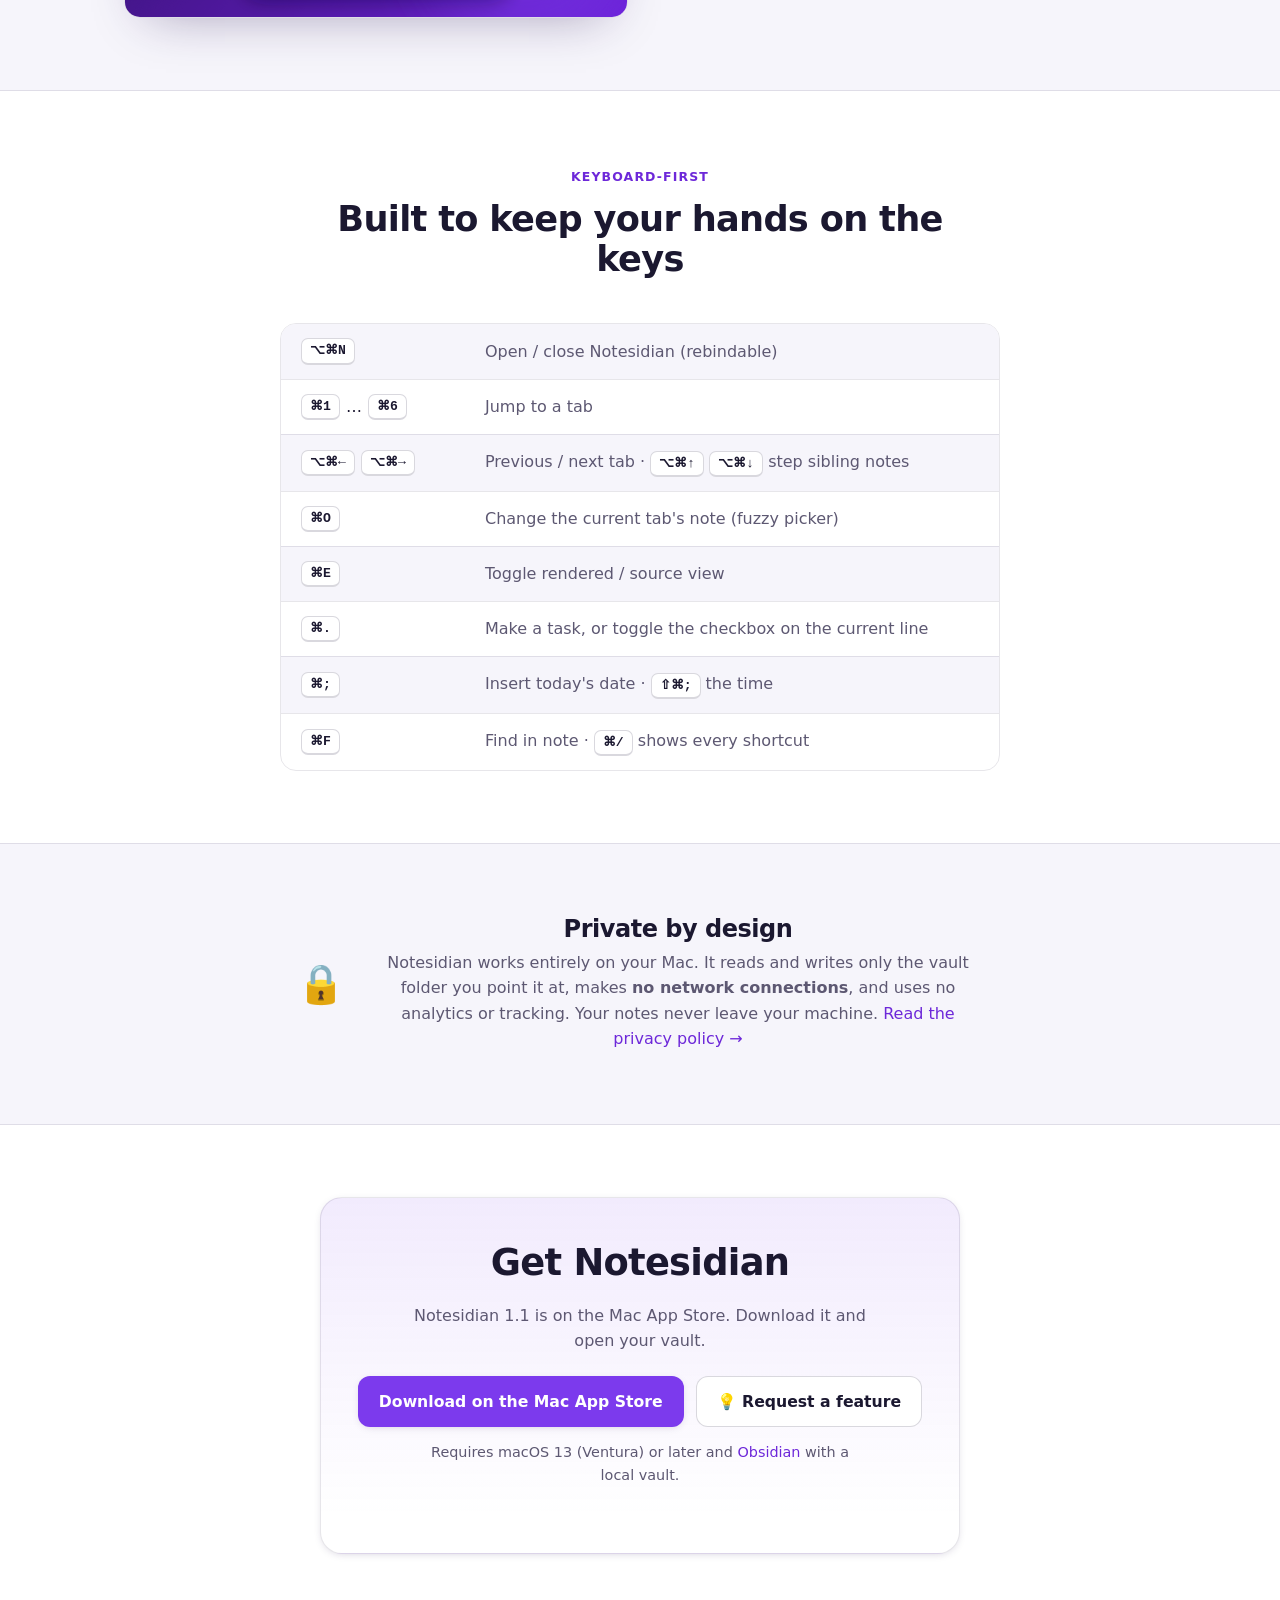
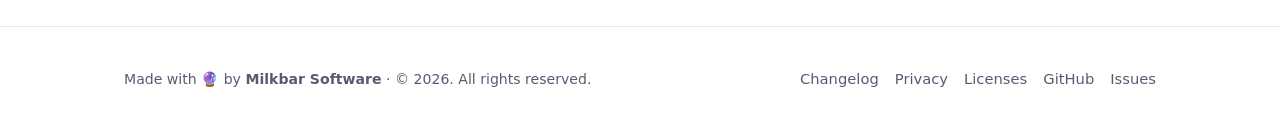
==== commit 0799954d: "Document 1.2.0's correctness fixes (undo safety, clipboard leak, drag-drop), syntax-highlighted code" ====
--- a/docs/index.html
+++ b/docs/index.html
@@ -74,6 +74,7 @@
       </div>
       <div class="new-grid">
         <div class="new-item"><div class="ico">✨</div><div><h3>Markdown that gets out of the way</h3><p>In preview the syntax reads as if it isn't there: the cursor skips it and edits land on the text you see. One ⌘K popover creates and edits links, wikilinks, callouts, and code blocks.</p></div></div>
+        <div class="new-item"><div class="ico">🎨</div><div><h3>Syntax-highlighted code blocks</h3><p>Fenced code renders as a boxed, monospace region with color for the common languages — JavaScript, Python, Swift, Rust, Go, and more.</p></div></div>
         <div class="new-item"><div class="ico">🔗</div><div><h3>Wikilinks &amp; autocomplete</h3><p><code>[[Note]]</code> and <code>[[Note|alias]]</code> render as clickable links and open in Obsidian; typing <code>[[</code> suggests notes from your vault.</p></div></div>
         <div class="new-item"><div class="ico">🖼️</div><div><h3>Inline images</h3><p><code>![[image.png]]</code> (with Obsidian's <code>|width</code>), <code>![alt](path)</code>, and remote images render right in the editor's preview.</p></div></div>
         <div class="new-item"><div class="ico">🏷️</div><div><h3>Tags, callouts &amp; frontmatter</h3><p><code>#tags</code> become pills, <code>&gt; [!note]</code> callouts render as colored blocks, and YAML frontmatter dims into a tidy properties strip.</p></div></div>
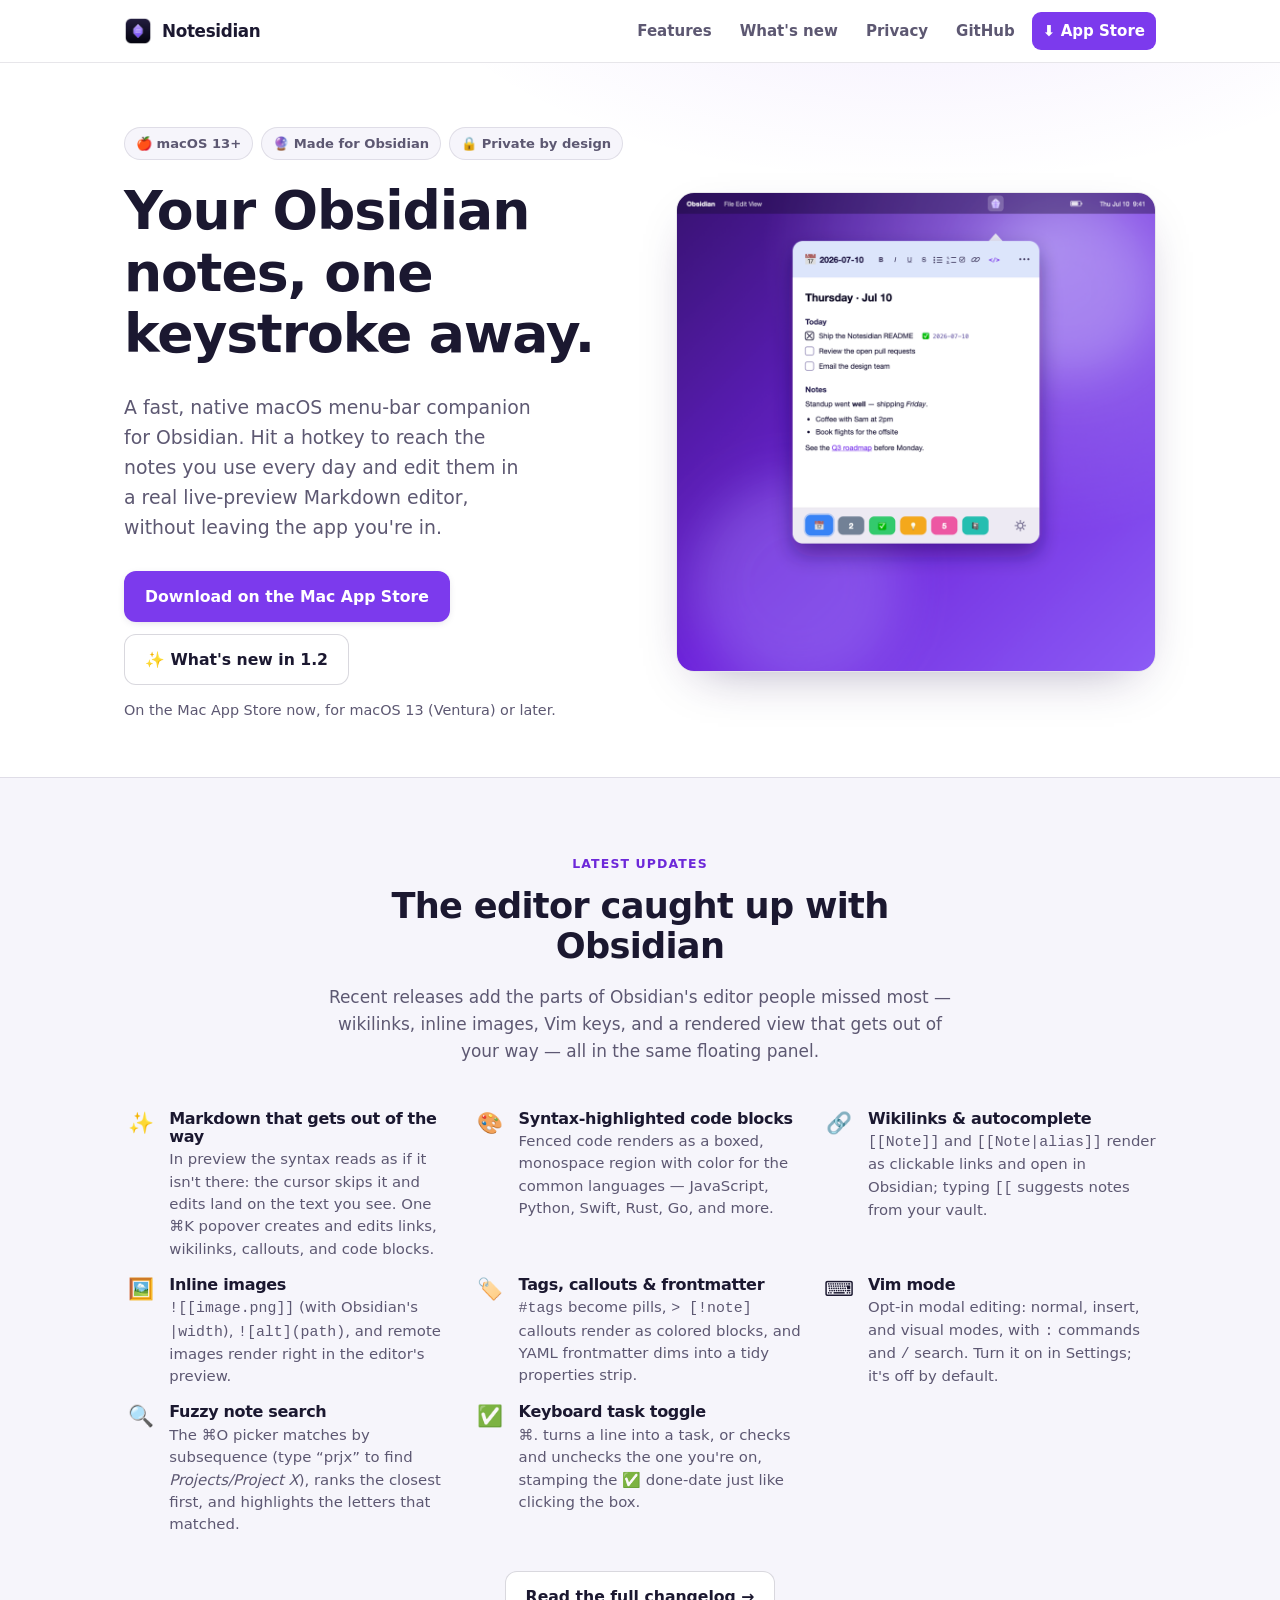
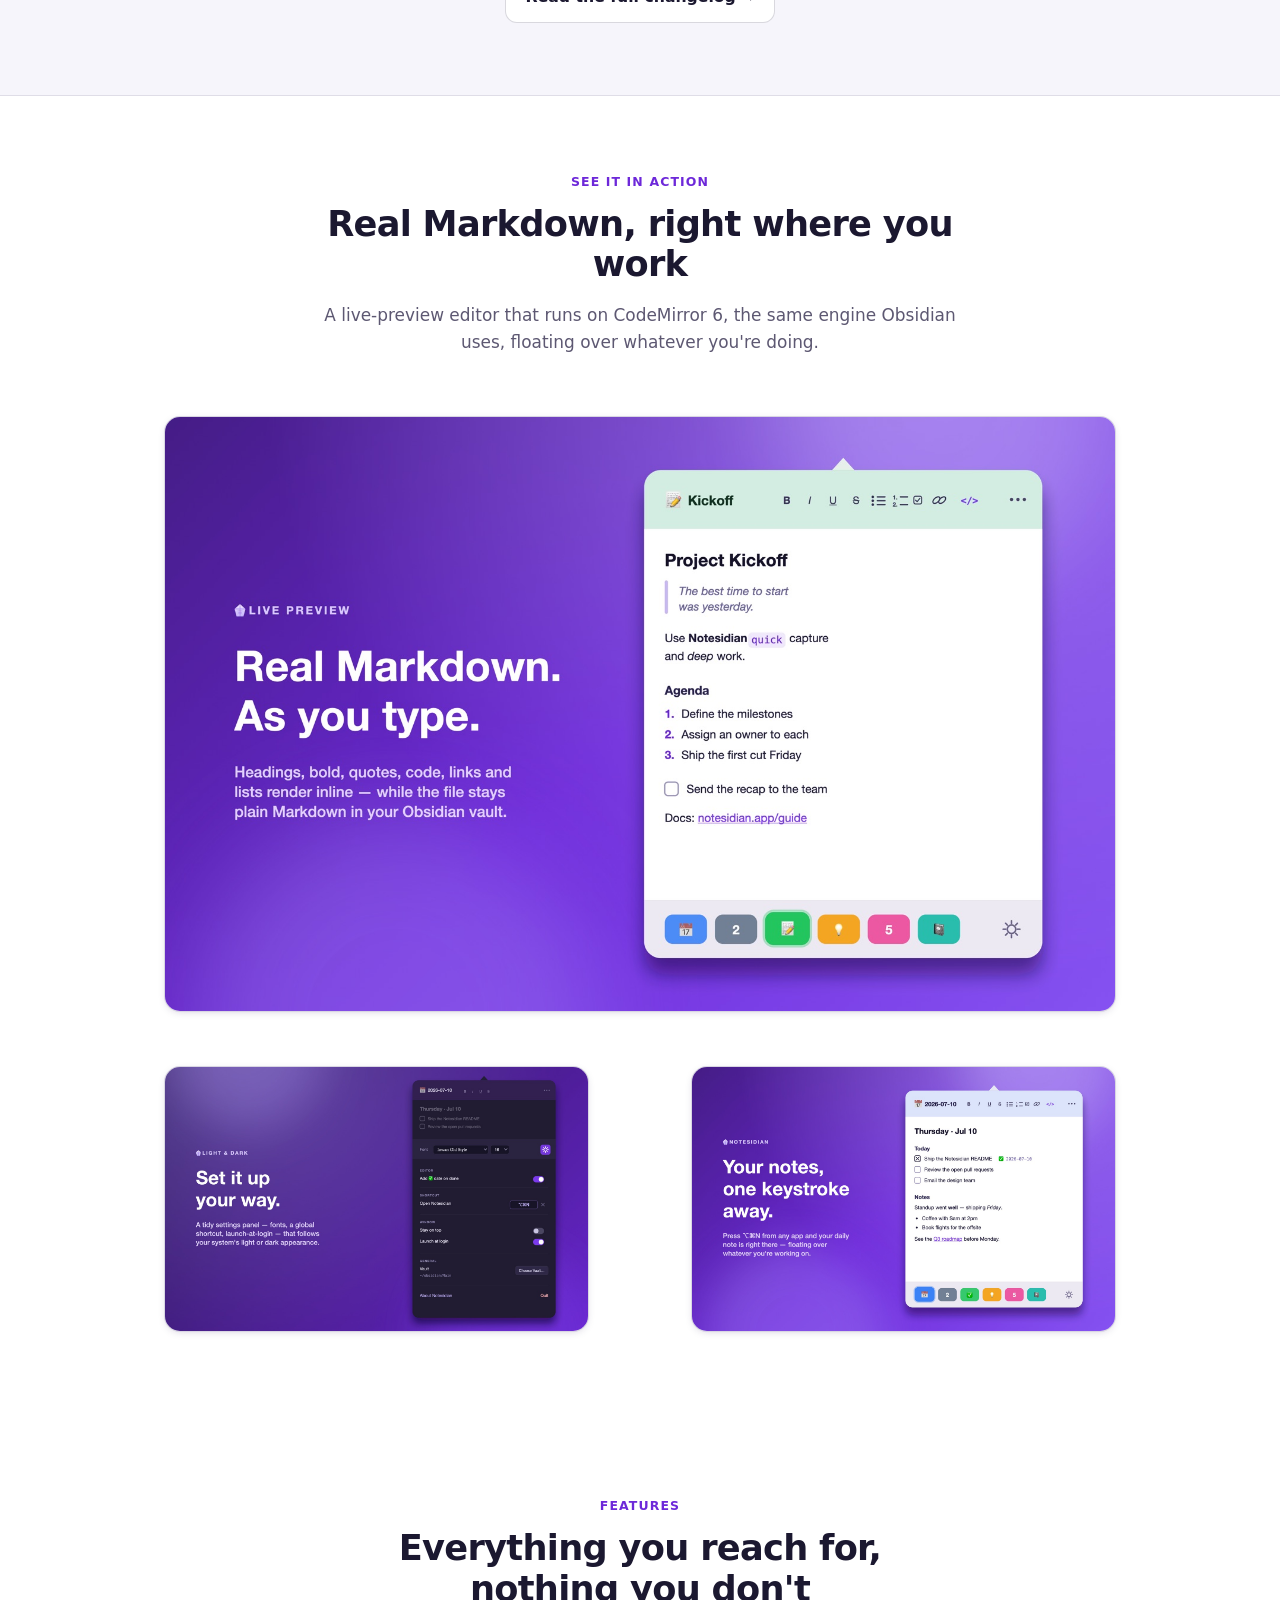
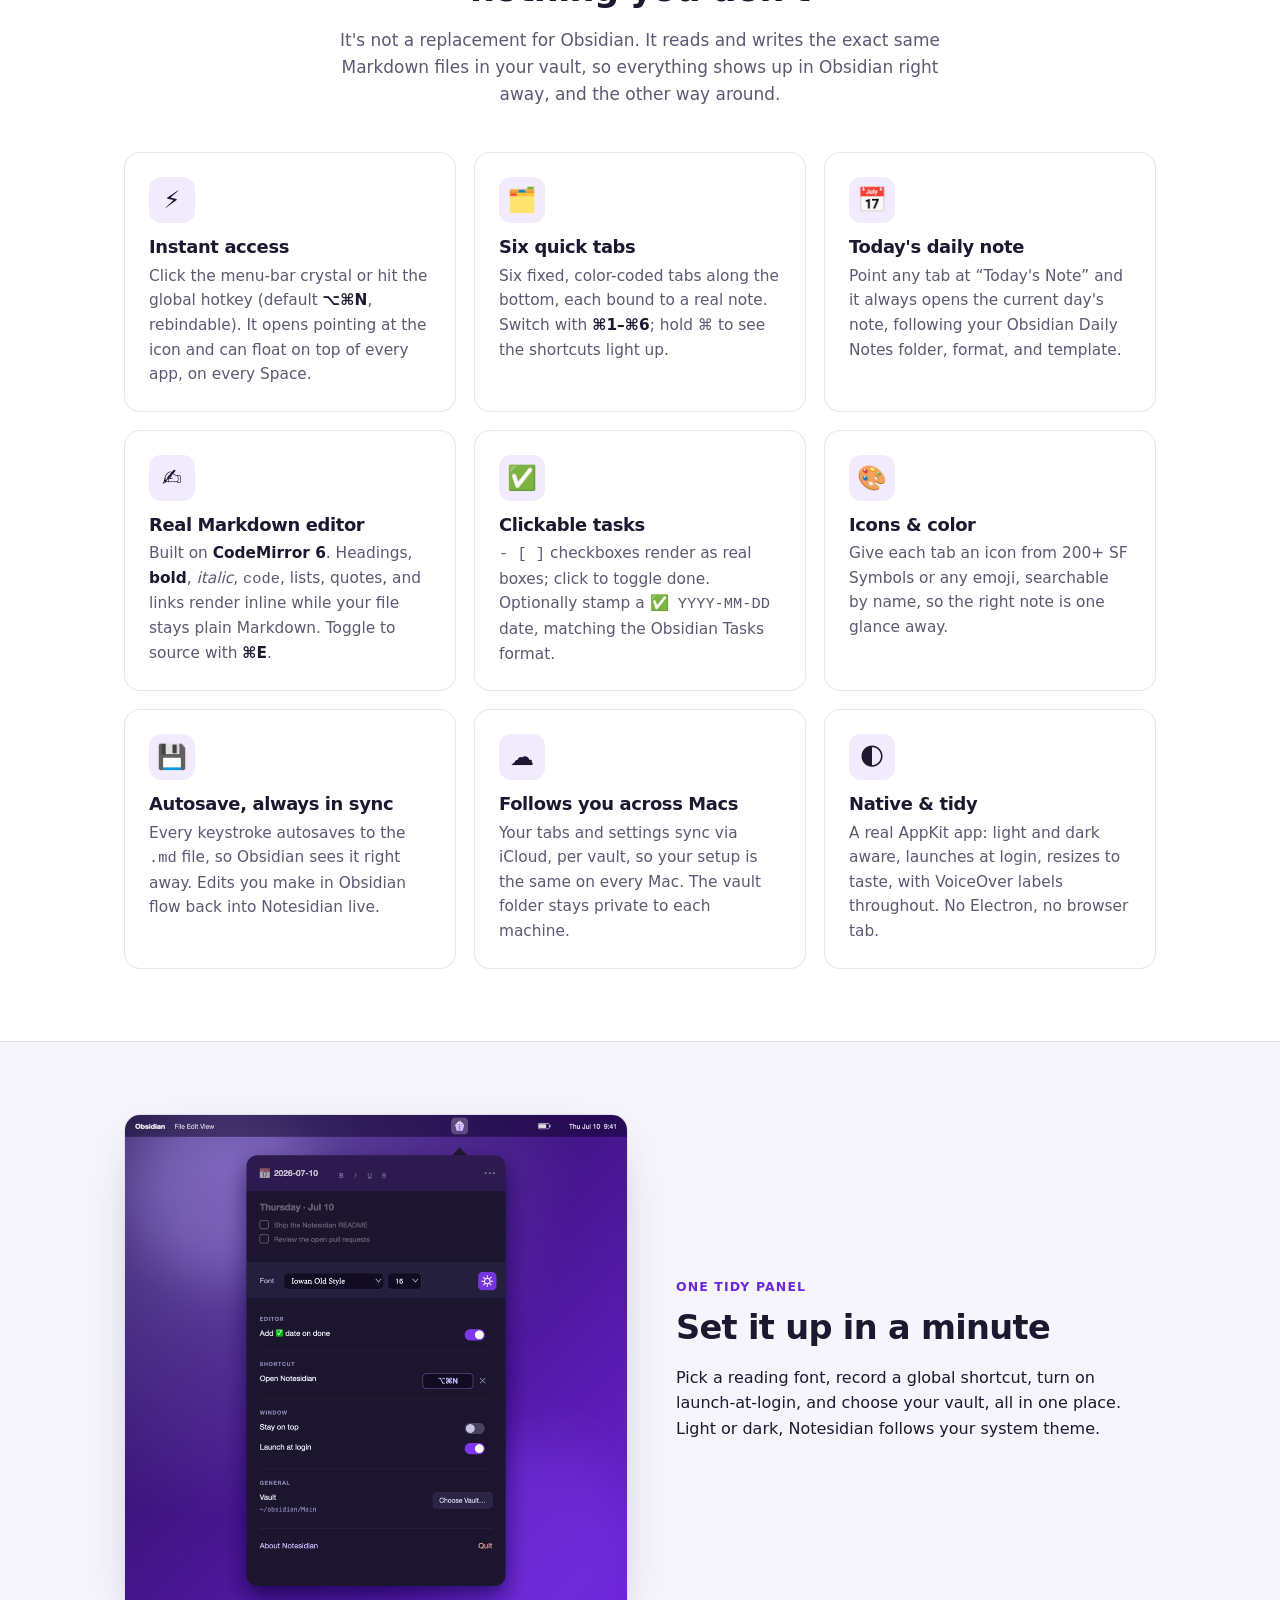
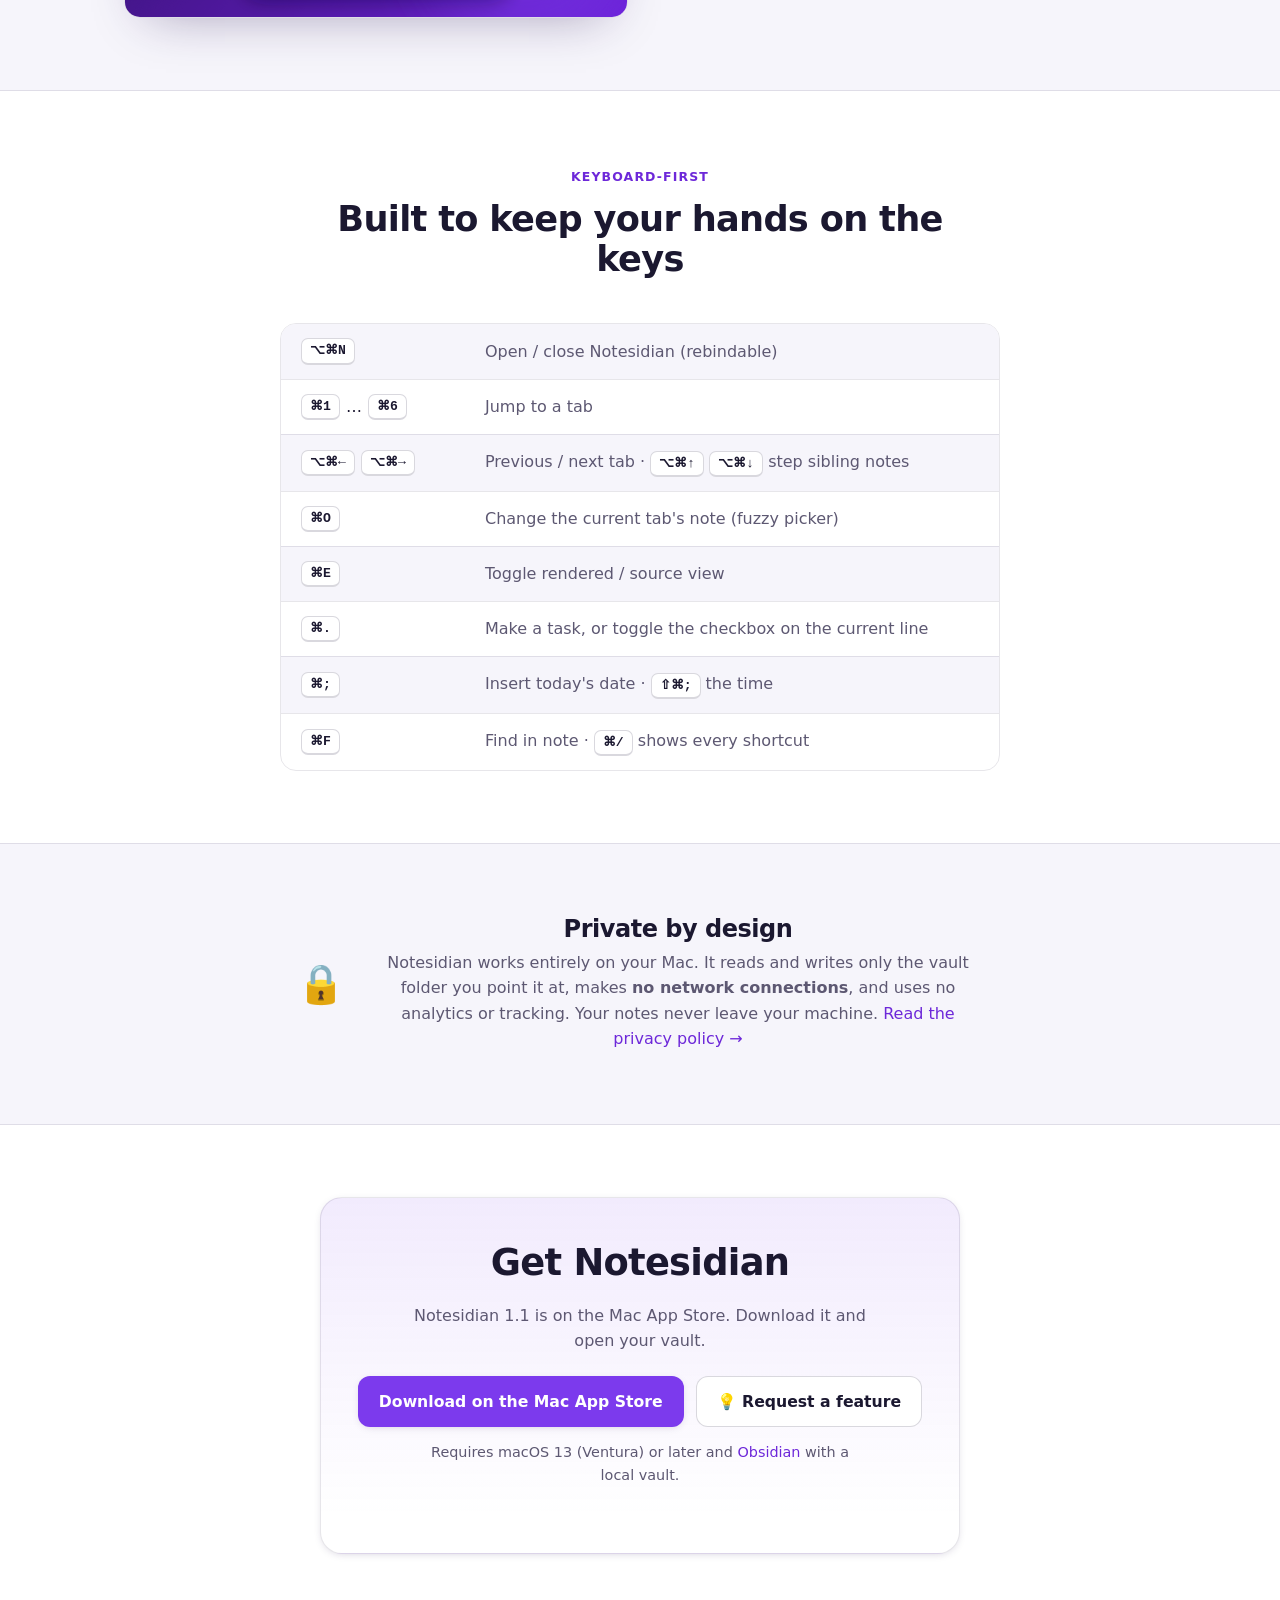
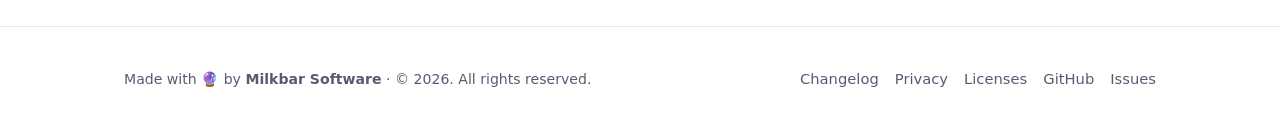
==== commit b5202f49: "Document 1.2.0's Vim-mode fixes and code-block deletion in Vim; point the homepage's changelog link " ====
--- a/docs/index.html
+++ b/docs/index.html
@@ -53,7 +53,7 @@
           without leaving the app you're in.</p>
         <div class="hero-cta">
           <a class="btn btn-primary" href="https://apps.apple.com/us/app/notesidian/id6789721366">Download on the Mac App Store</a>
-          <a class="btn btn-ghost" href="changelog.html">✨ What's new in 1.1</a>
+          <a class="btn btn-ghost" href="changelog.html">✨ What's new in 1.2</a>
         </div>
         <p class="hero-note">On the Mac App Store now, for macOS 13 (Ventura) or later.</p>
       </div>
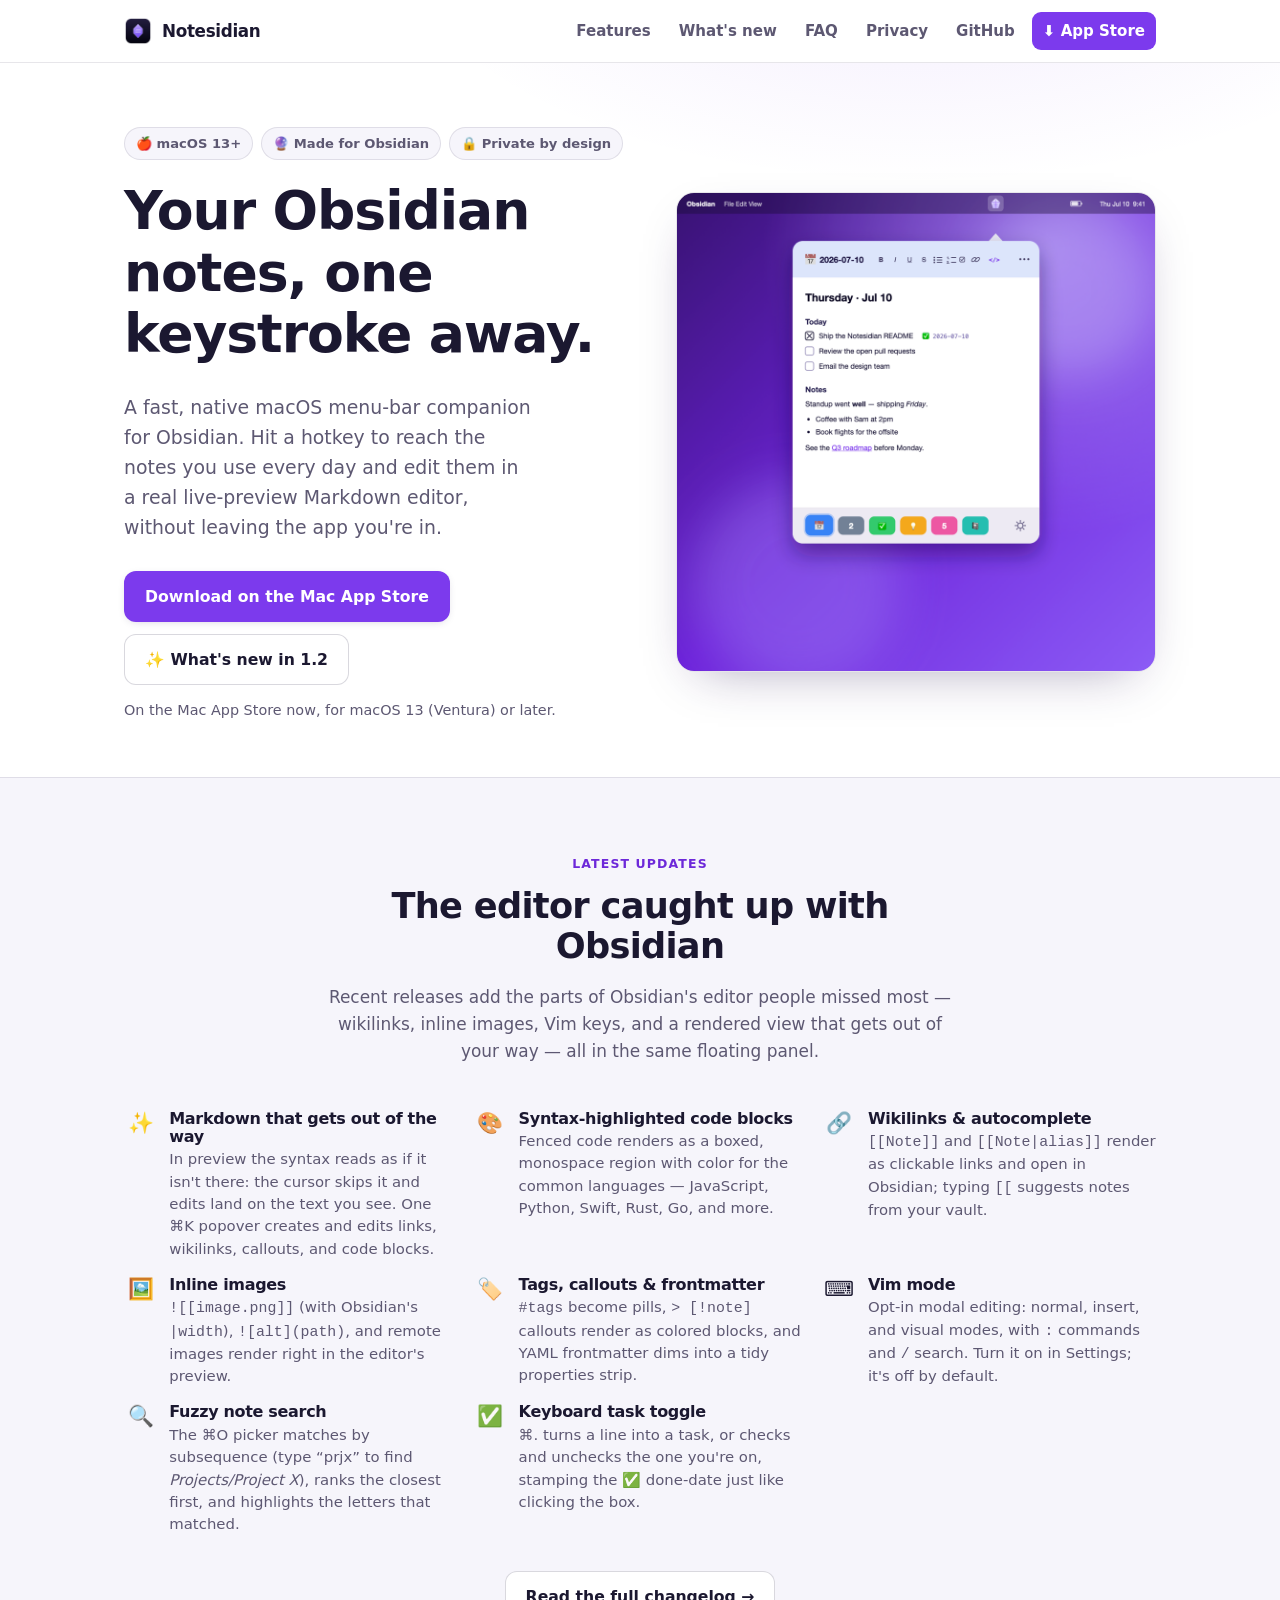
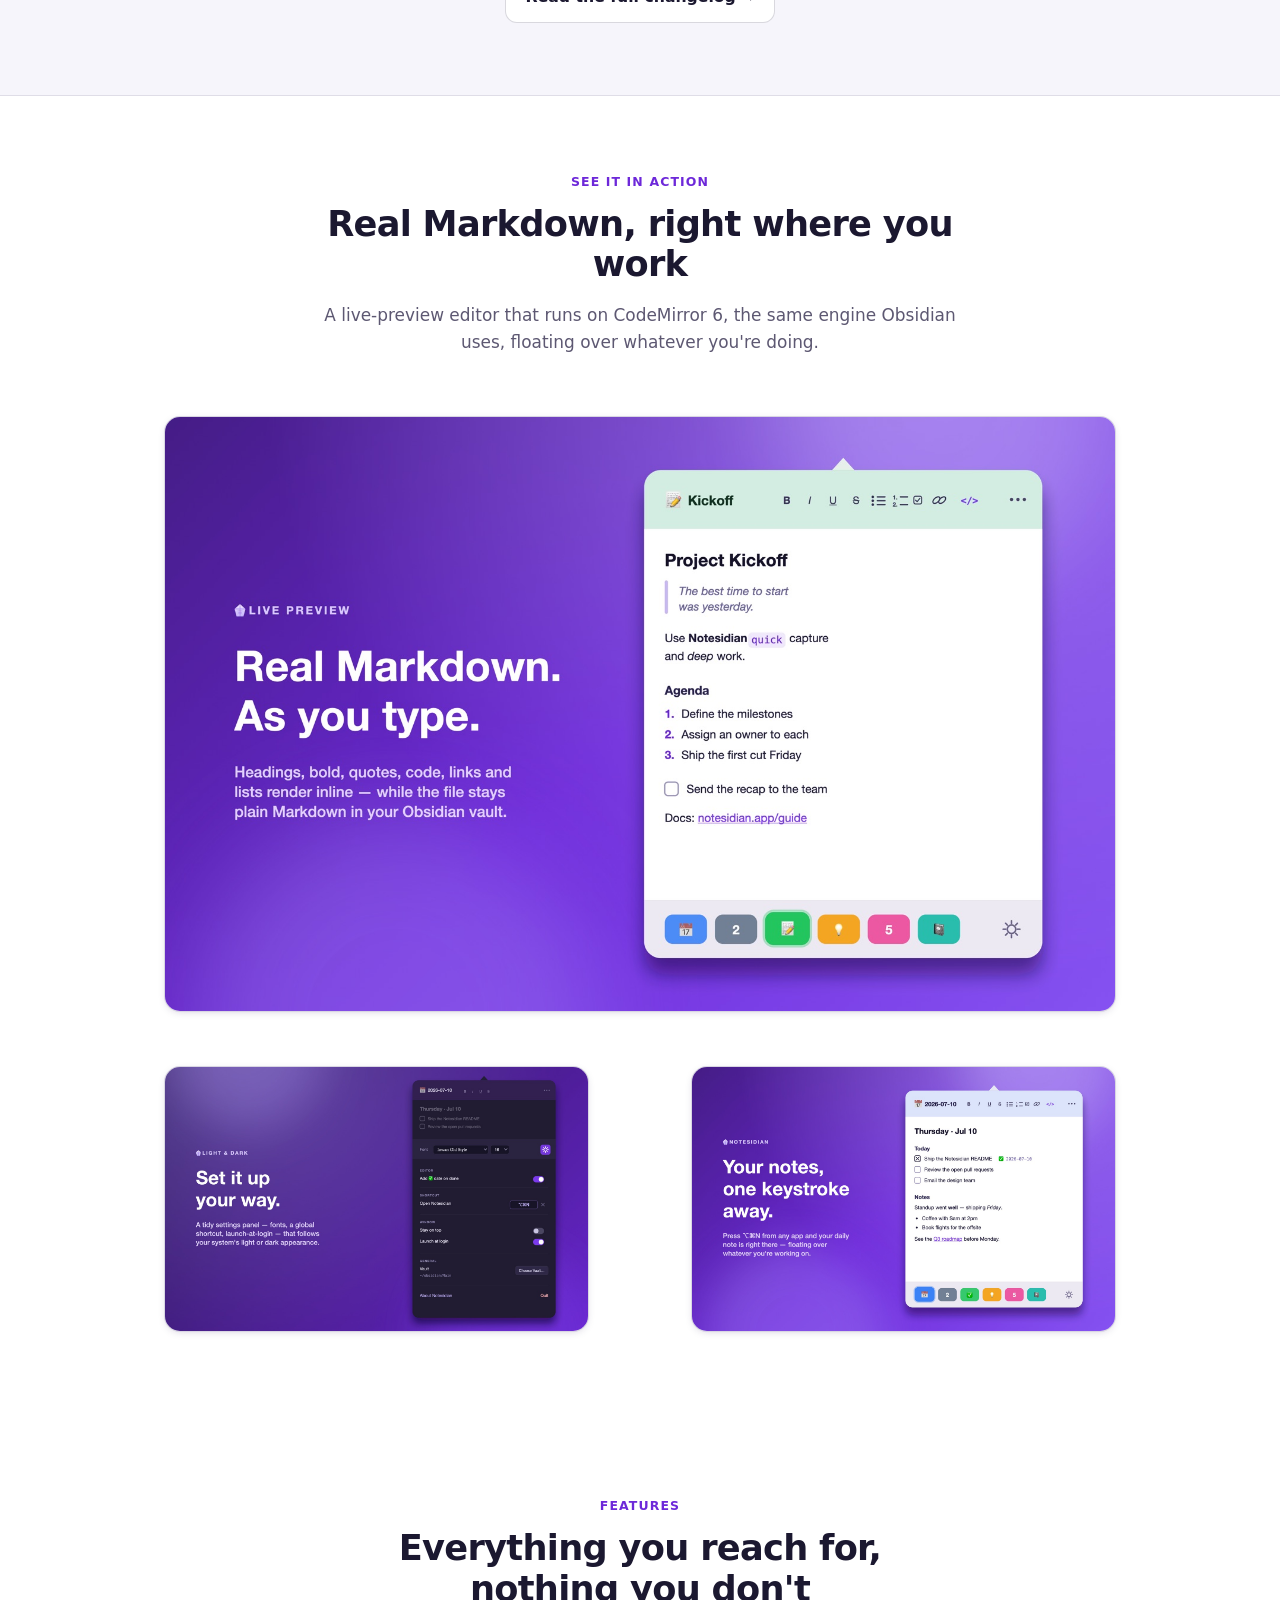
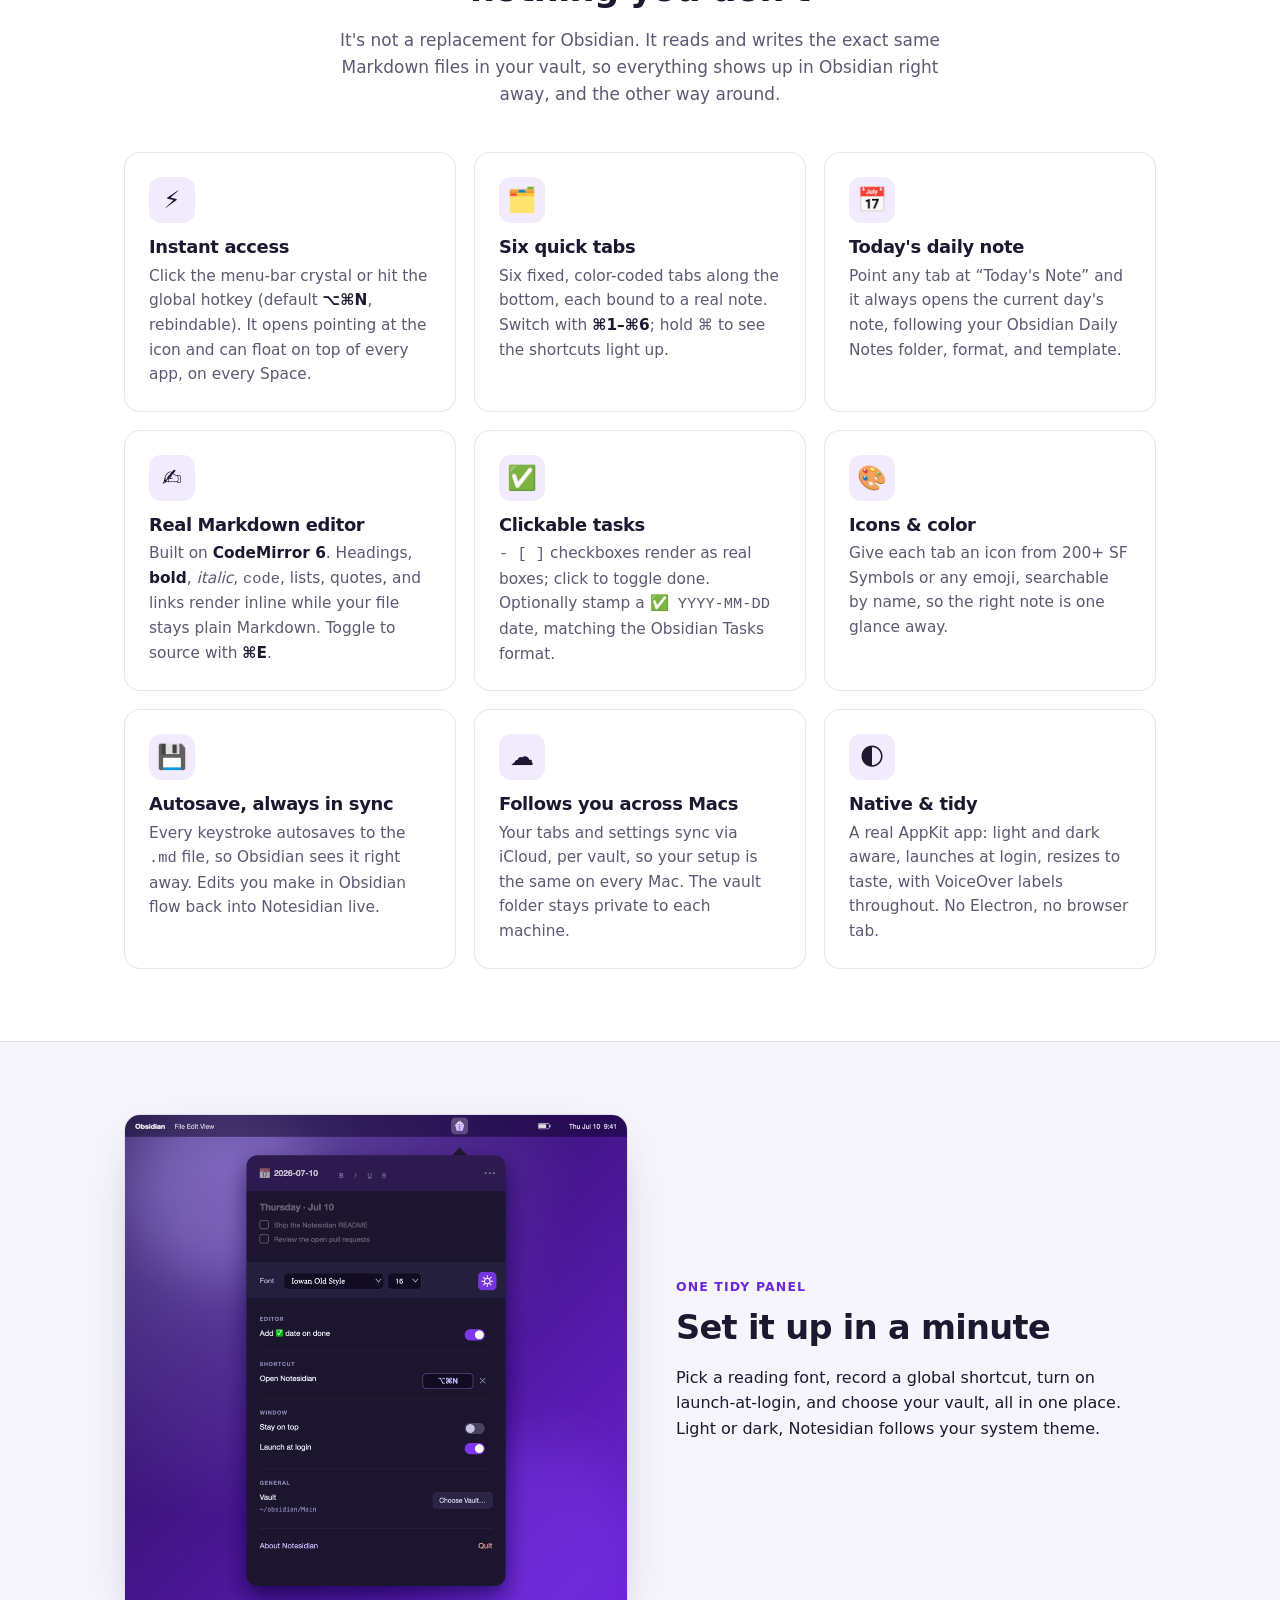
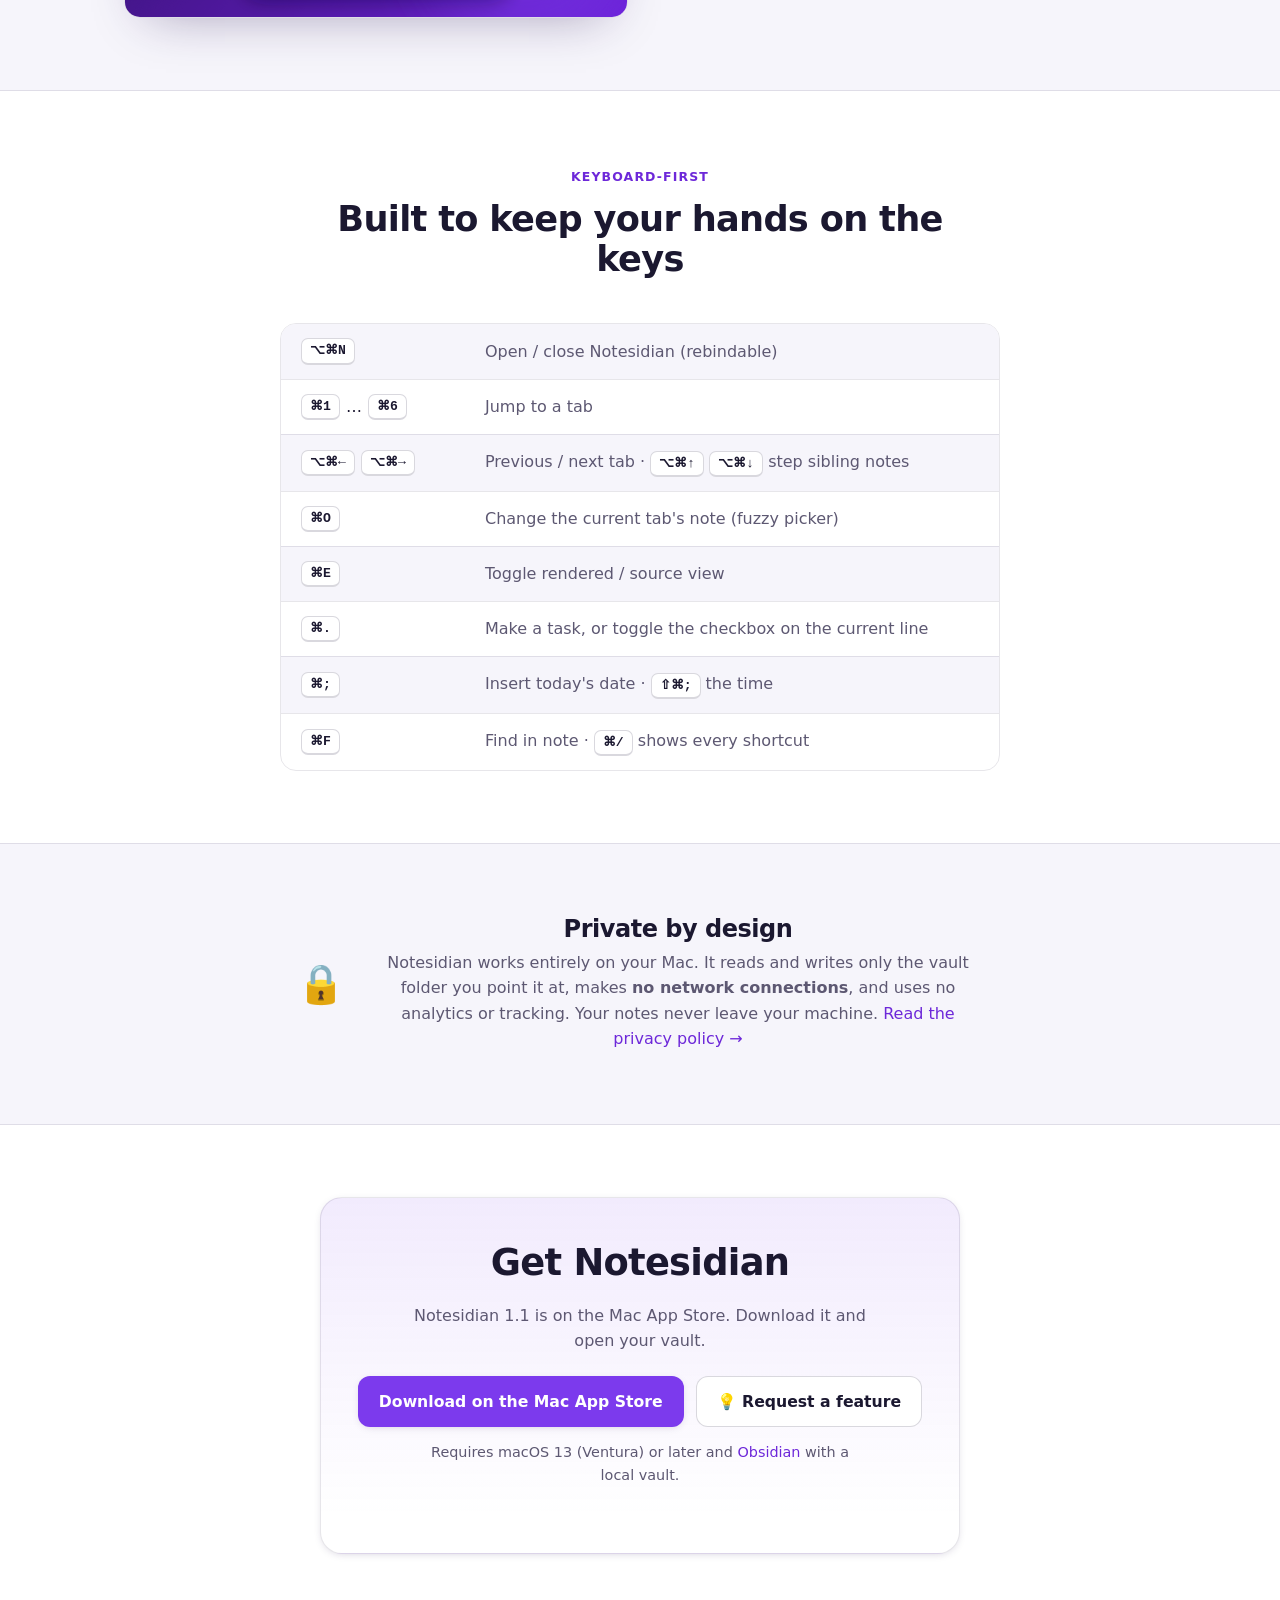
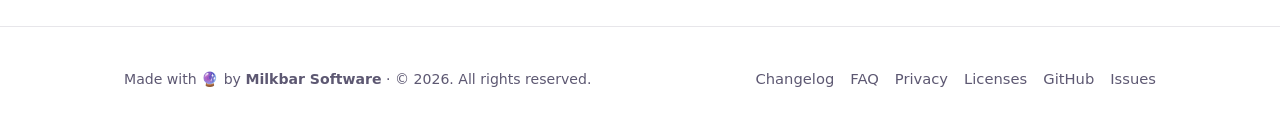
==== commit f132d0b8: "Add FAQ page with a fix for arrow keys / Vim hjkl not repeating macOS's press-and-hold accent popup " ====
--- a/docs/index.html
+++ b/docs/index.html
@@ -29,6 +29,7 @@
     <nav class="nav-links">
       <a href="#features">Features</a>
       <a href="changelog.html">What's new</a>
+      <a href="faq.html">FAQ</a>
       <a href="privacy.html">Privacy</a>
       <a href="https://github.com/milkbar/notesidian">GitHub</a>
       <a class="cta" href="https://apps.apple.com/us/app/notesidian/id6789721366">⬇ App Store</a>
@@ -189,6 +190,7 @@
     <div class="copy">Made with 🔮 by <strong>Milkbar Software</strong> · © 2026. All rights reserved.</div>
     <nav class="foot-links">
       <a href="changelog.html">Changelog</a>
+      <a href="faq.html">FAQ</a>
       <a href="privacy.html">Privacy</a>
       <a href="licenses.html">Licenses</a>
       <a href="https://github.com/milkbar/notesidian">GitHub</a>
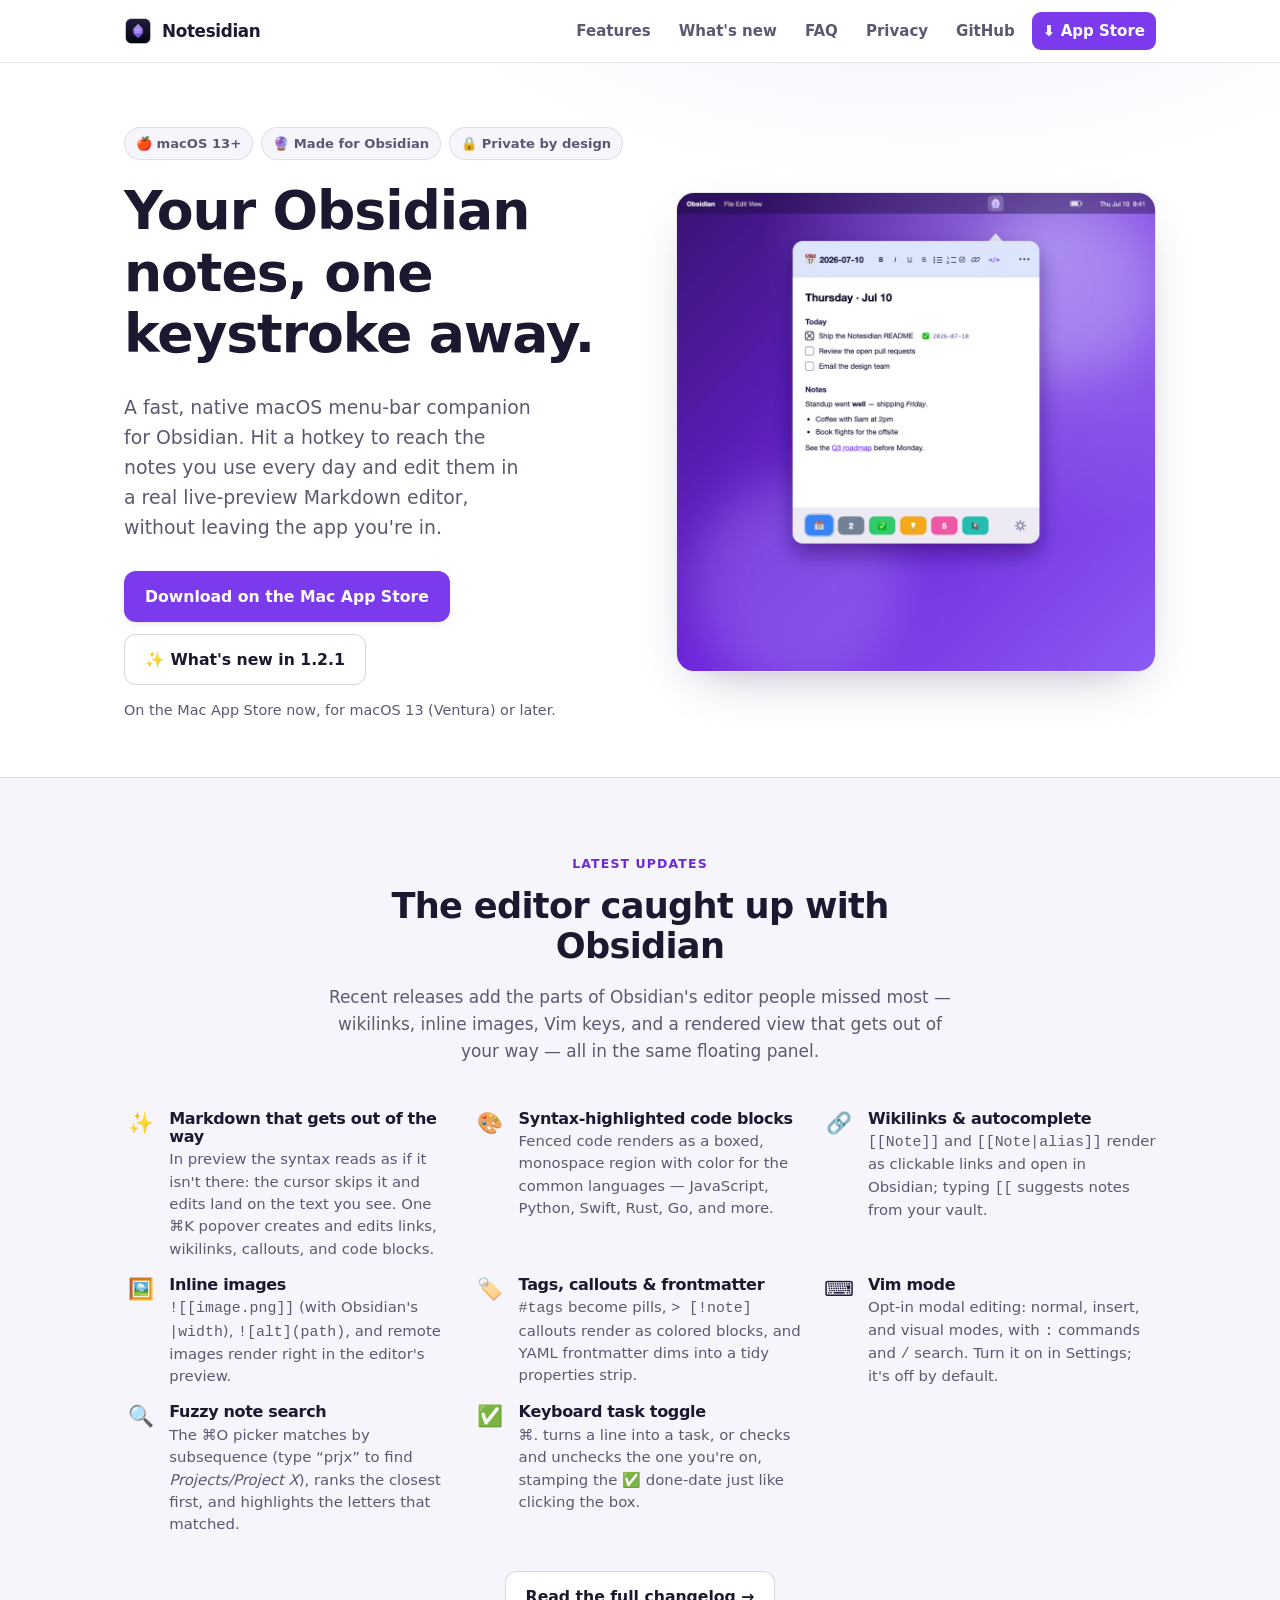
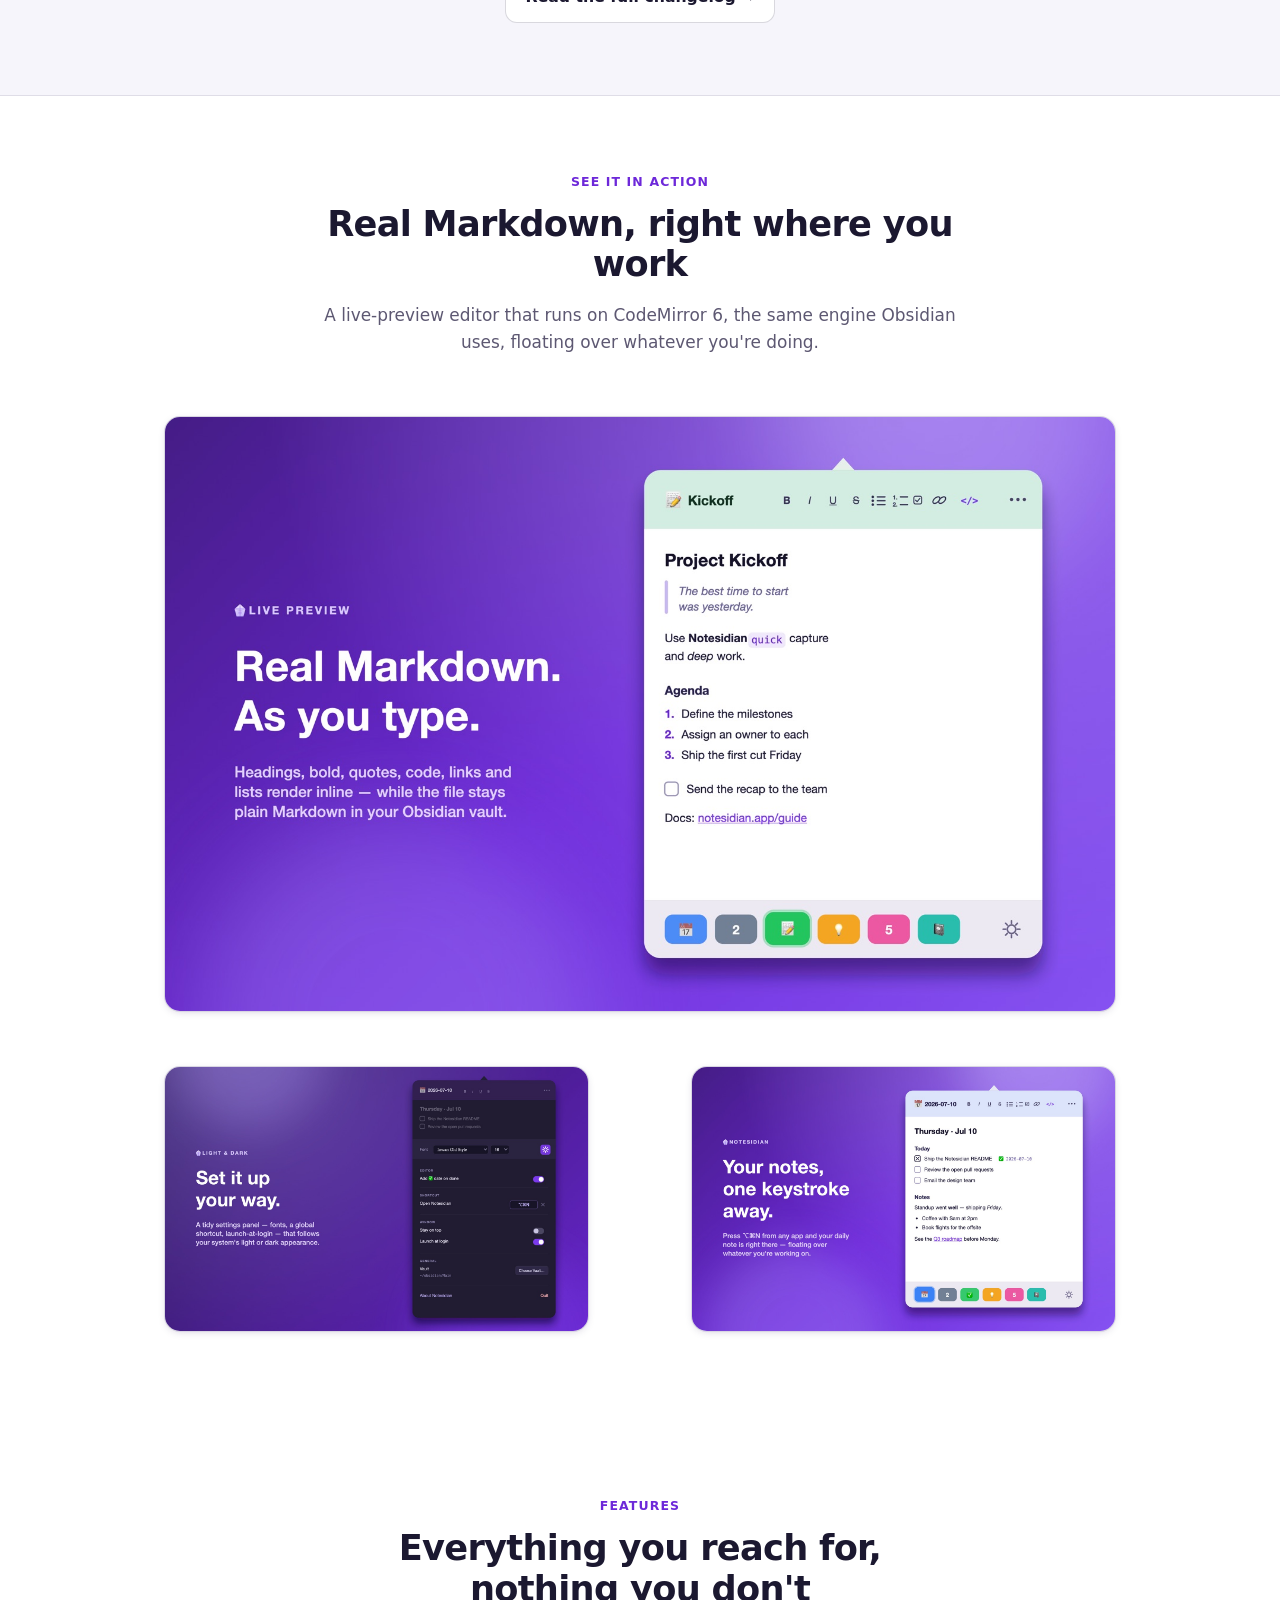
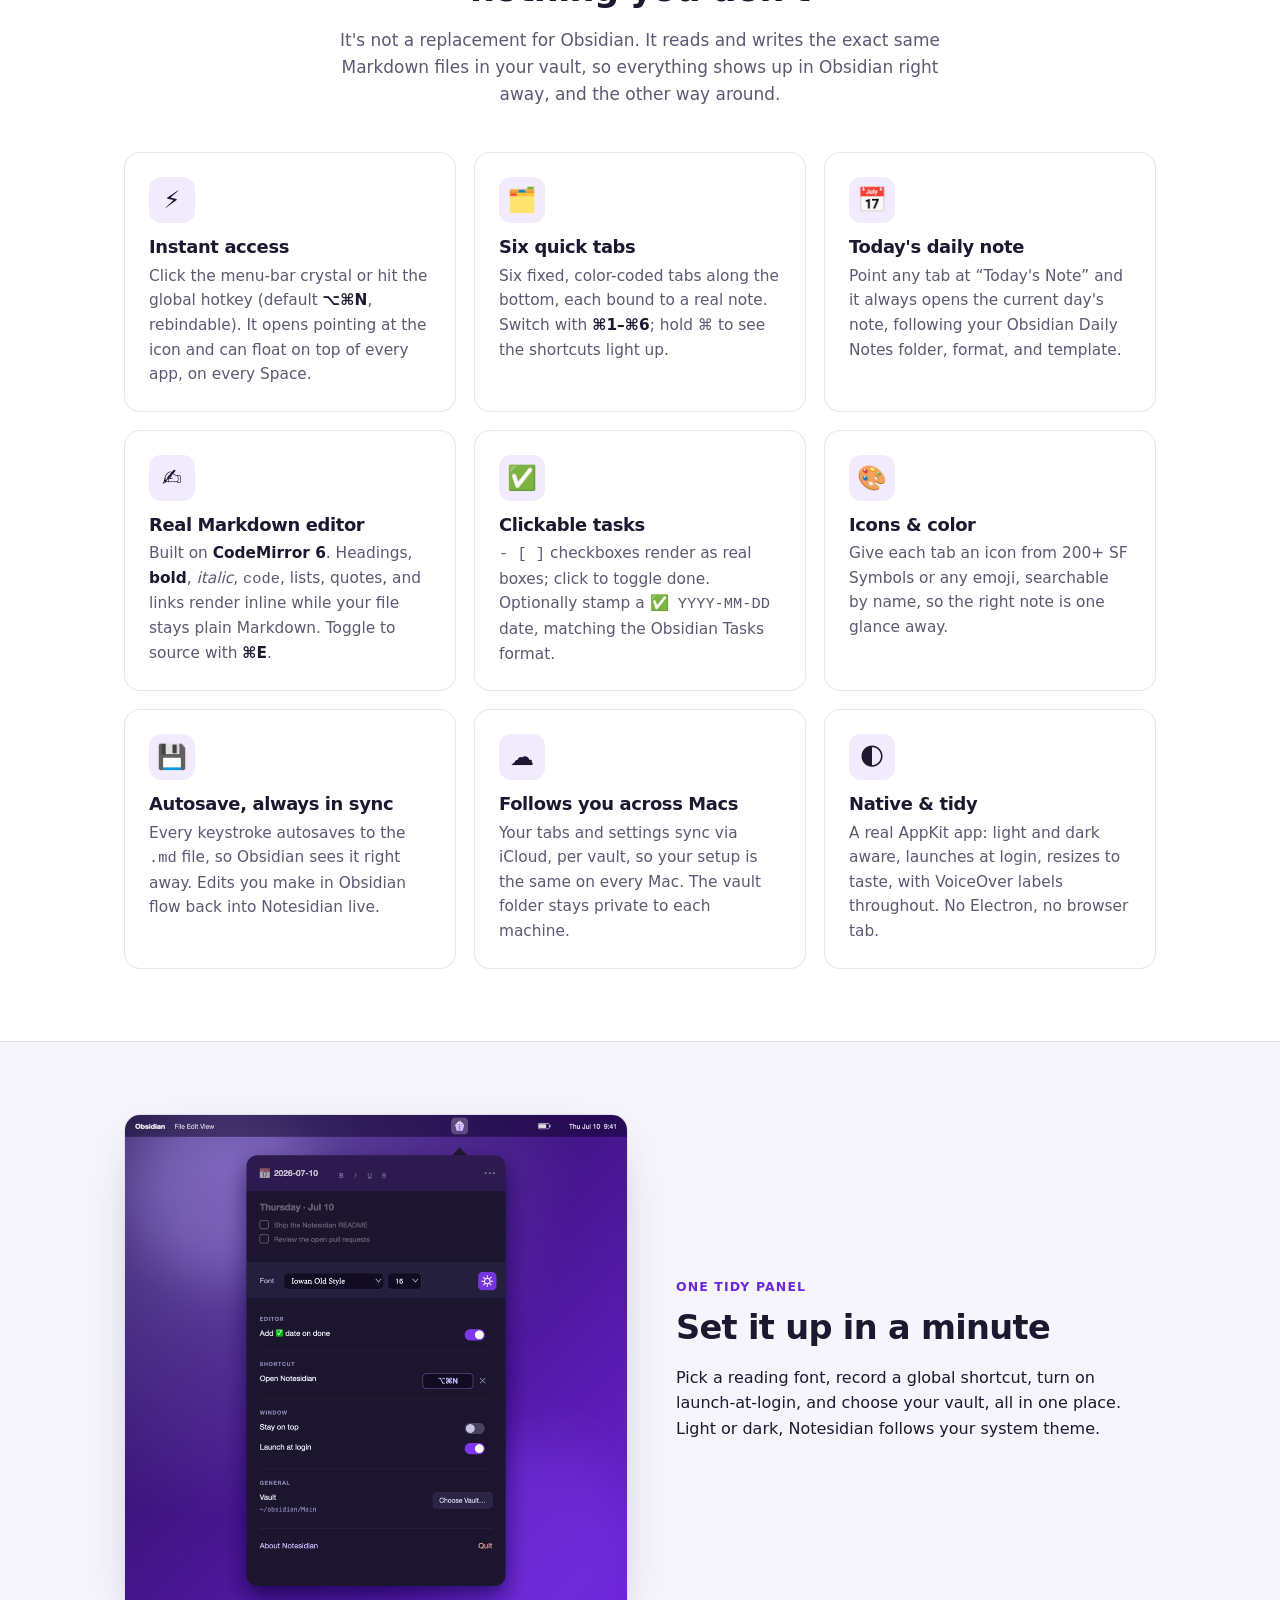
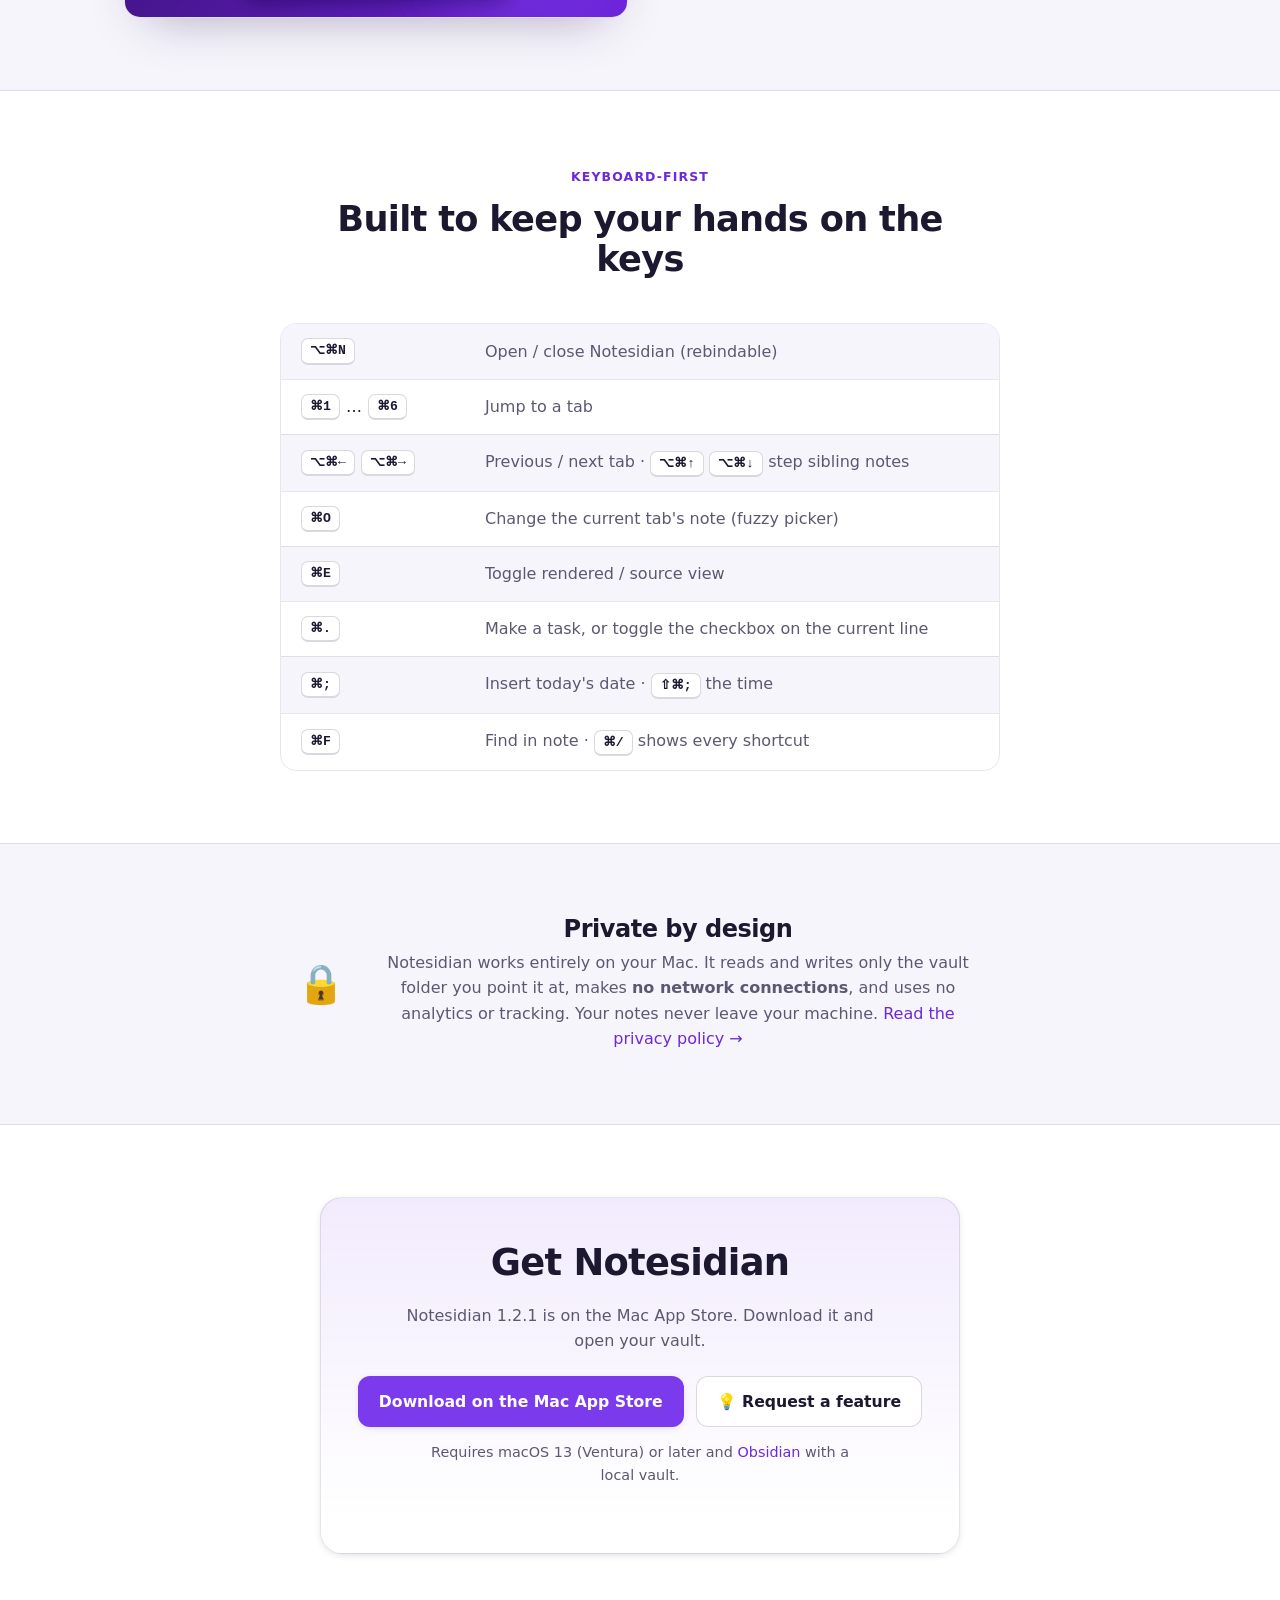
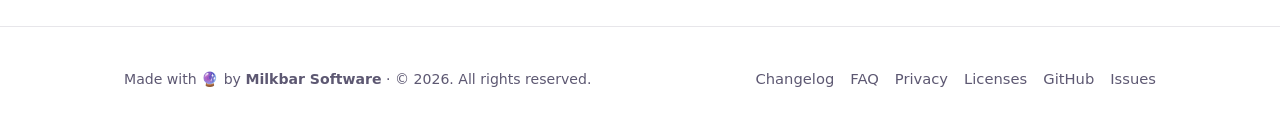
==== commit caf777dd: "Mark 1.2.1 as released on the App Store Documents the Today-tab daily-note browsing, copy-tab-settin" ====
--- a/docs/index.html
+++ b/docs/index.html
@@ -54,7 +54,7 @@
           without leaving the app you're in.</p>
         <div class="hero-cta">
           <a class="btn btn-primary" href="https://apps.apple.com/us/app/notesidian/id6789721366">Download on the Mac App Store</a>
-          <a class="btn btn-ghost" href="changelog.html">✨ What's new in 1.2</a>
+          <a class="btn btn-ghost" href="changelog.html">✨ What's new in 1.2.1</a>
         </div>
         <p class="hero-note">On the Mac App Store now, for macOS 13 (Ventura) or later.</p>
       </div>
@@ -65,7 +65,7 @@
     </div>
   </section>
 
-  <!-- new in 1.1 -->
+  <!-- new in 1.2.1 -->
   <section class="band" id="new">
     <div class="wrap">
       <div class="section-head">
@@ -173,7 +173,7 @@
     <div class="wrap">
       <div class="box">
         <h2>Get Notesidian</h2>
-        <p>Notesidian 1.1 is on the Mac App Store. Download it and open your vault.</p>
+        <p>Notesidian 1.2.1 is on the Mac App Store. Download it and open your vault.</p>
         <div class="hero-cta" style="justify-content:center">
           <a class="btn btn-primary" href="https://apps.apple.com/us/app/notesidian/id6789721366">Download on the Mac App Store</a>
           <a class="btn btn-ghost" href="https://github.com/milkbar/notesidian/issues/new?template=feature_request.yml">💡 Request a feature</a>
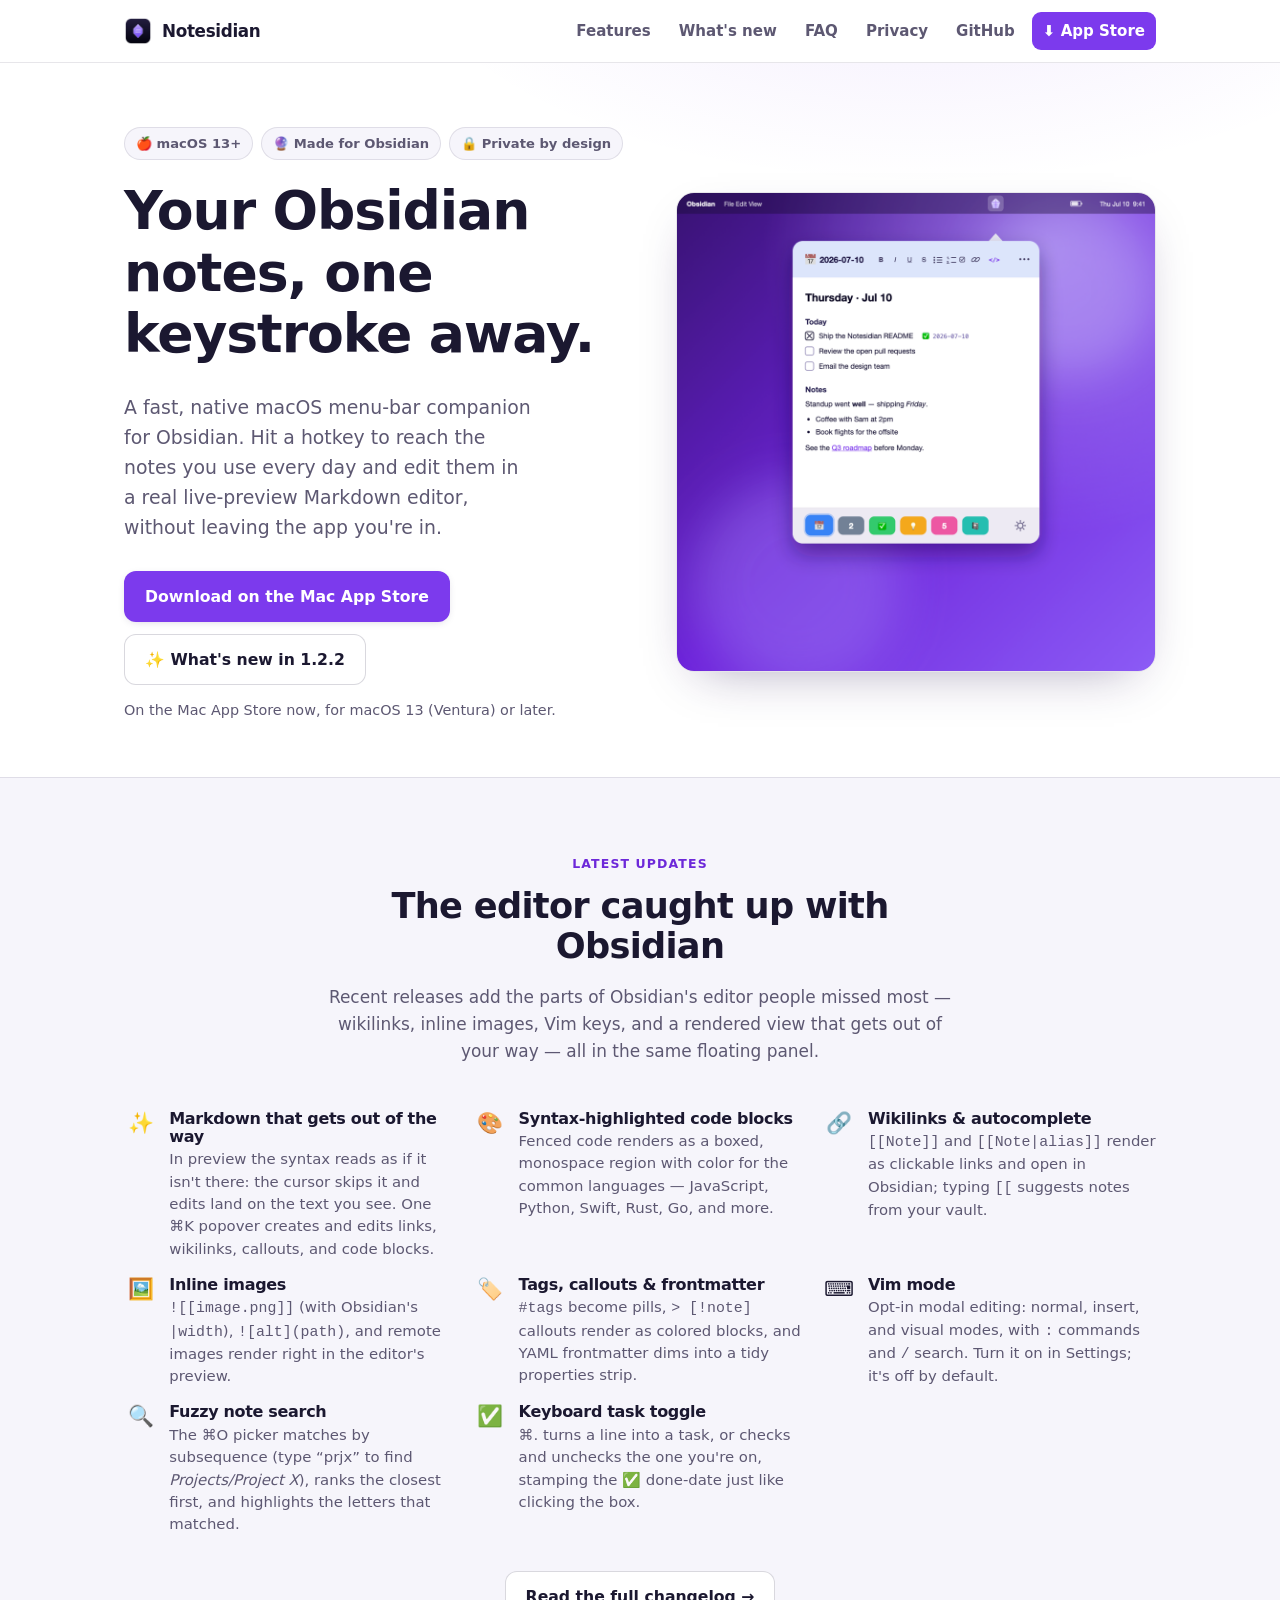
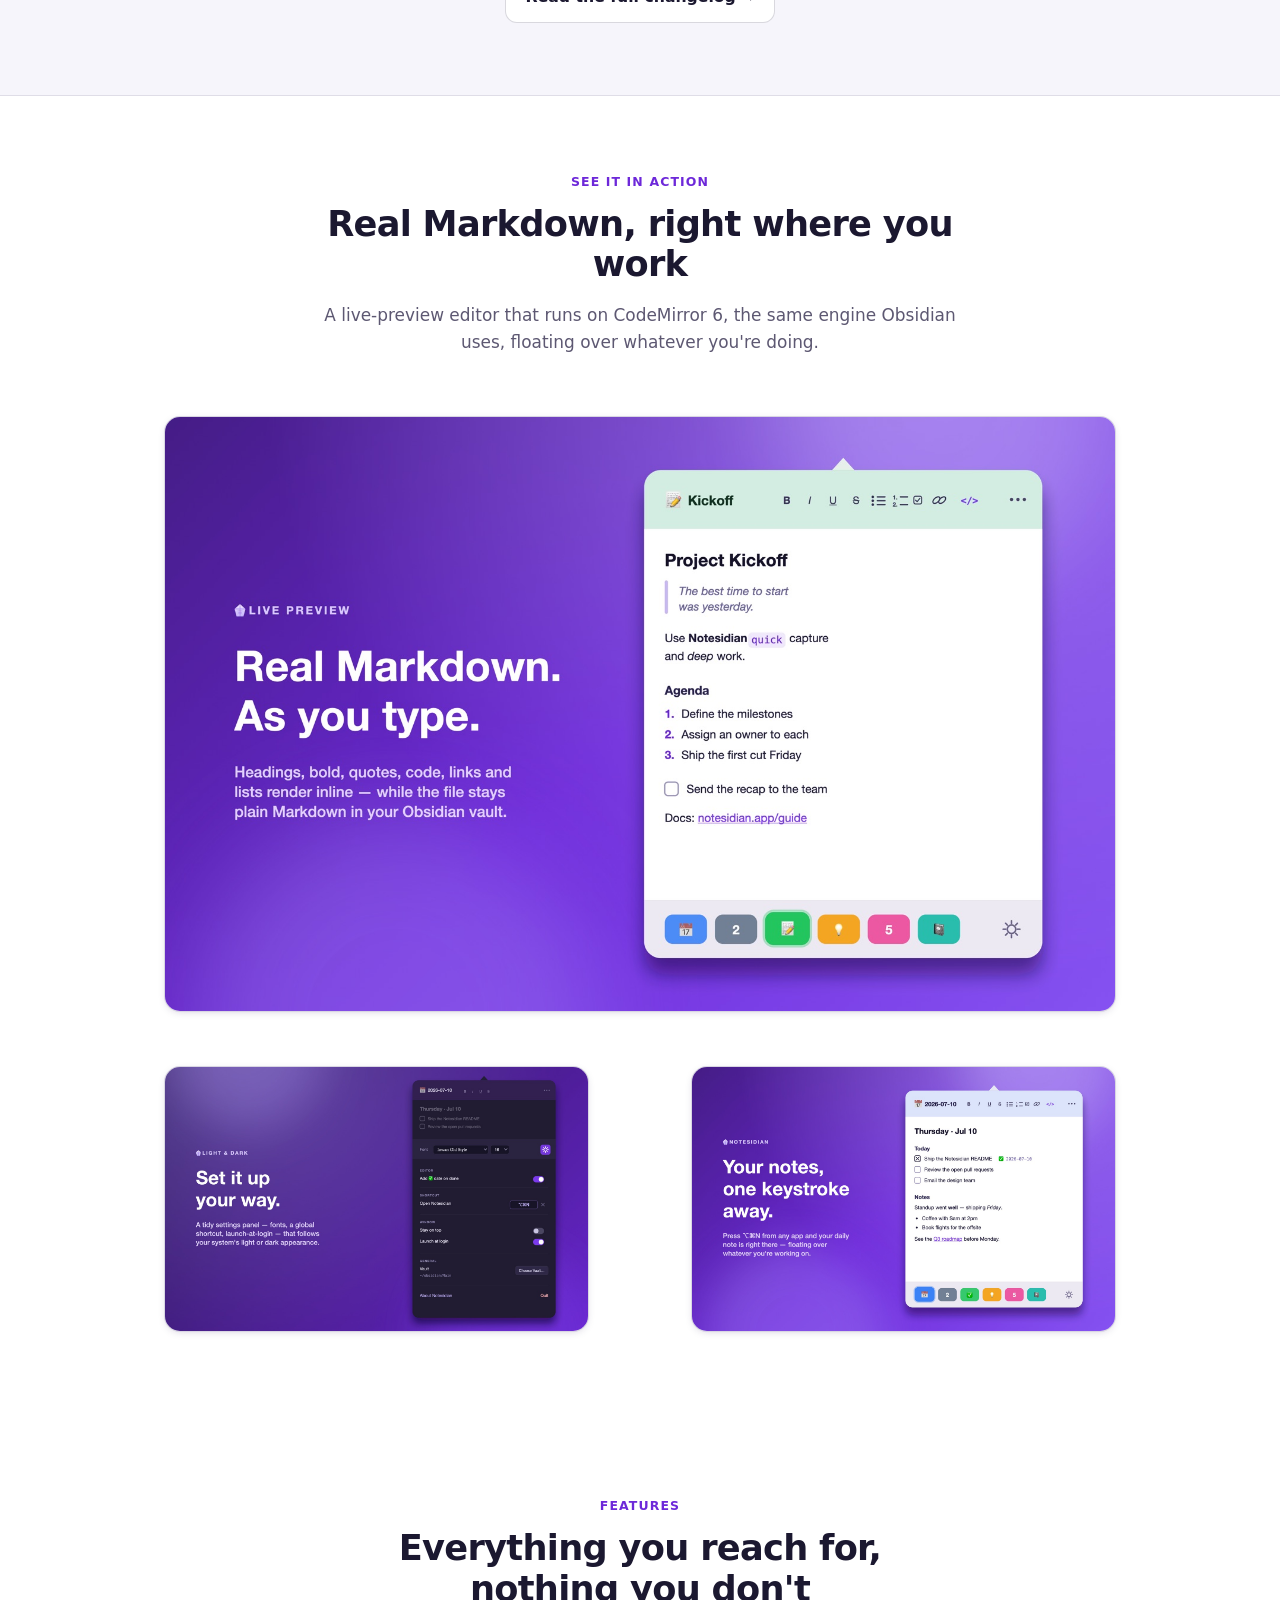
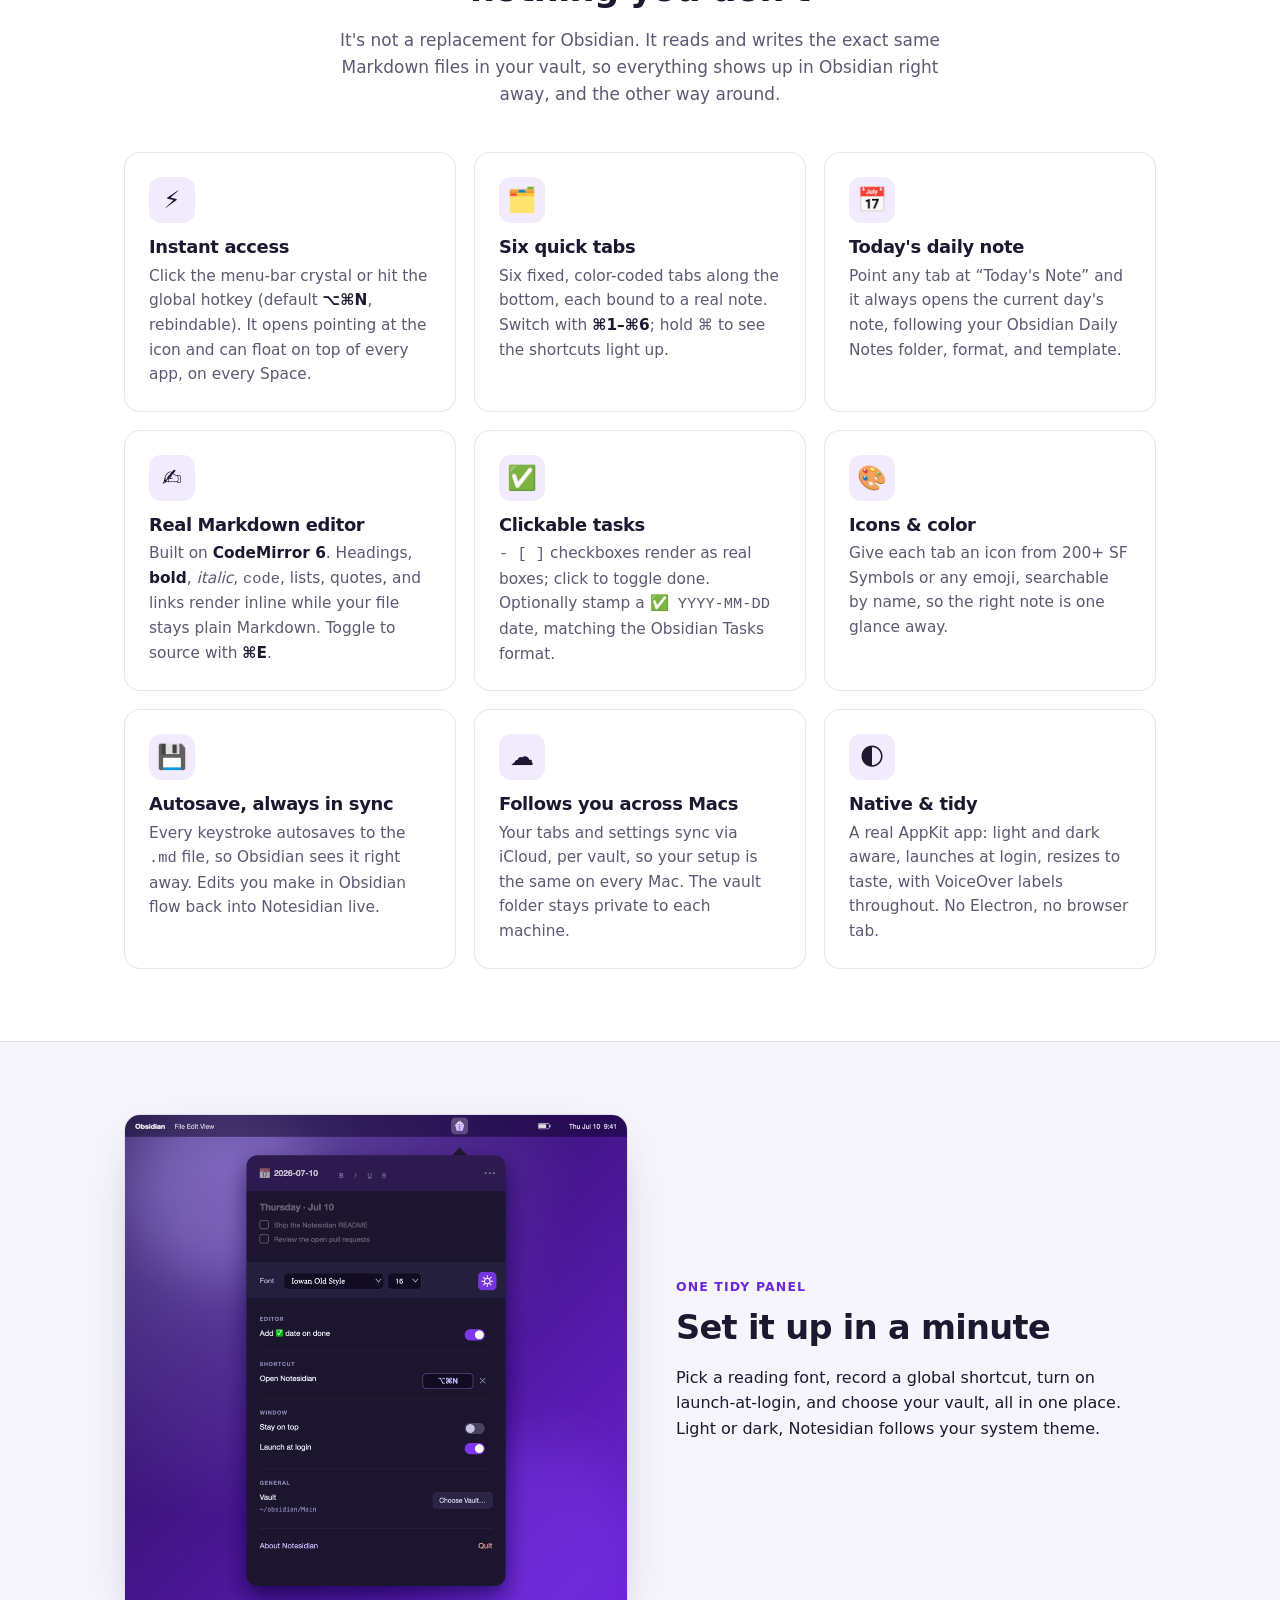
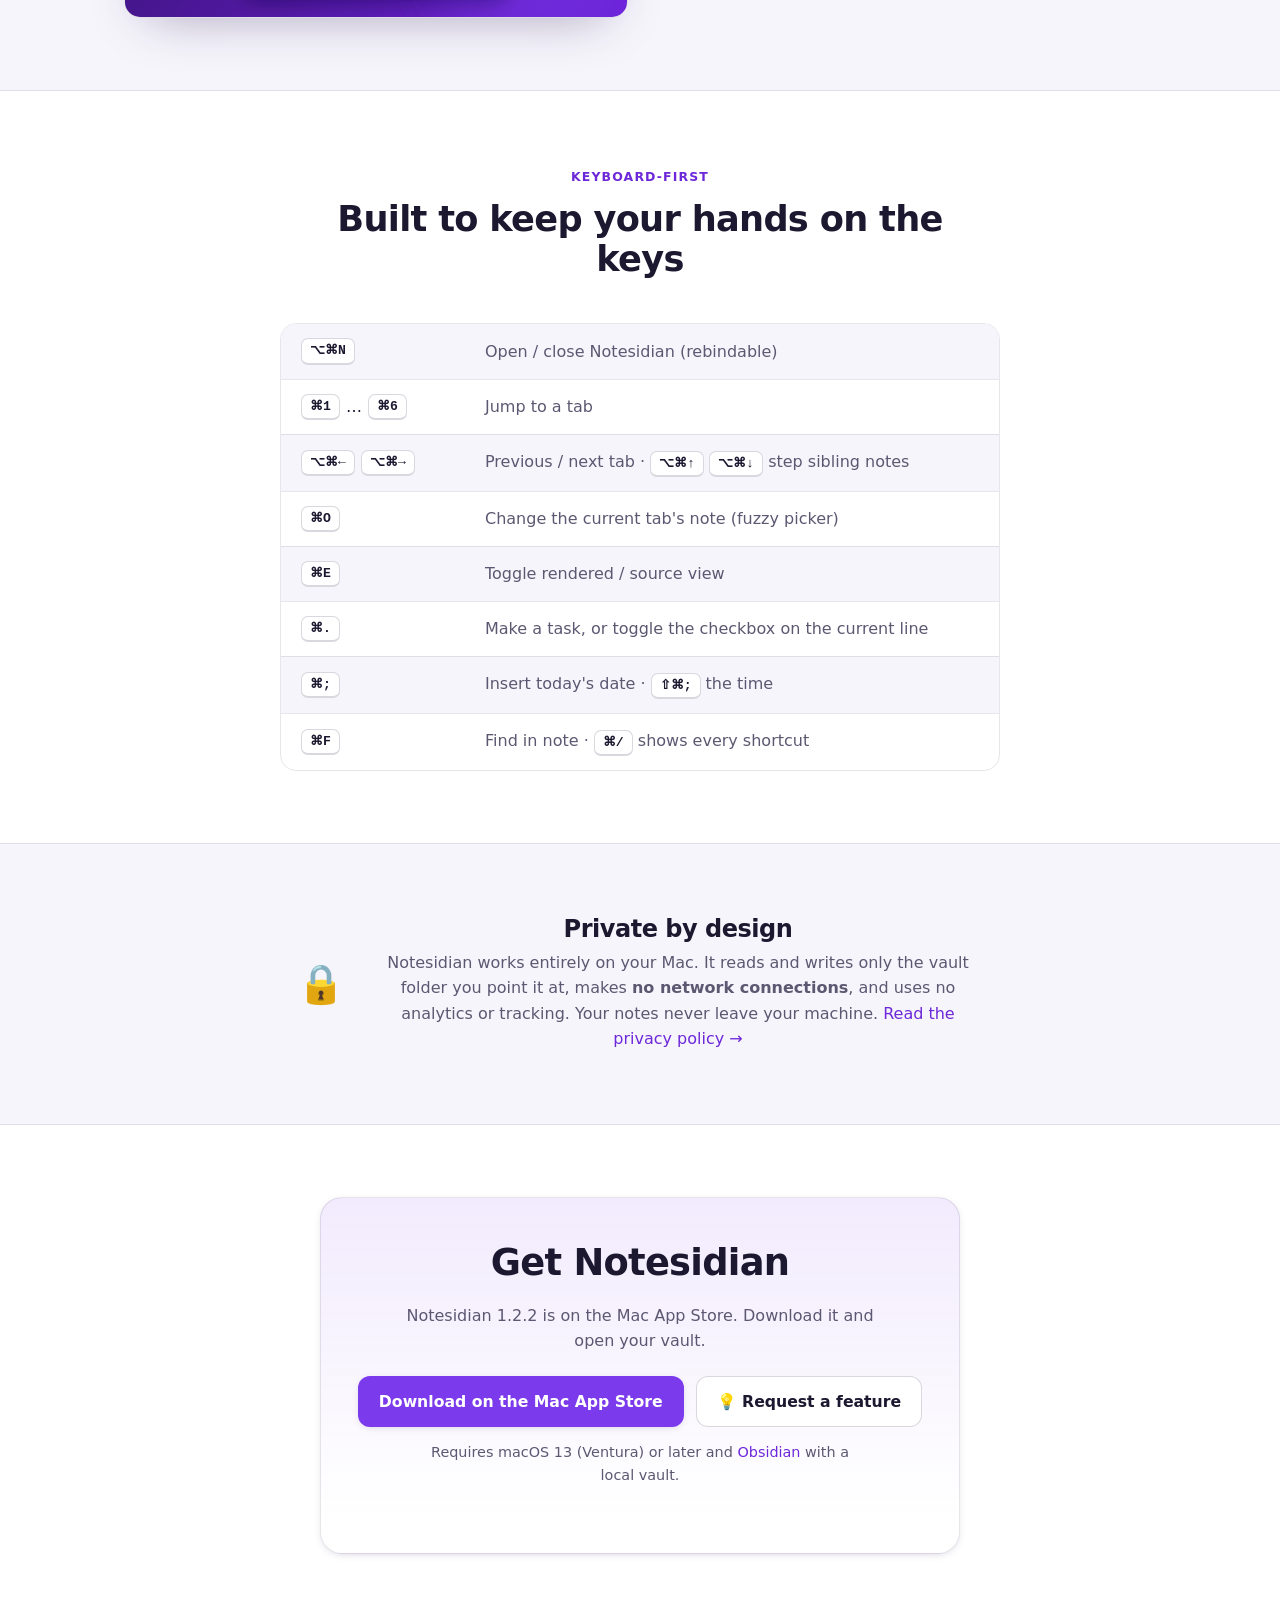
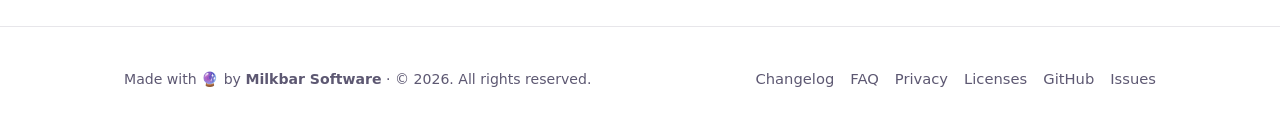
==== commit fcf30fac: "Document 1.2.2: fixed a silent iCloud-sync crash, disappearing links, formatting-shortcut markers, a" ====
--- a/docs/index.html
+++ b/docs/index.html
@@ -54,7 +54,7 @@
           without leaving the app you're in.</p>
         <div class="hero-cta">
           <a class="btn btn-primary" href="https://apps.apple.com/us/app/notesidian/id6789721366">Download on the Mac App Store</a>
-          <a class="btn btn-ghost" href="changelog.html">✨ What's new in 1.2.1</a>
+          <a class="btn btn-ghost" href="changelog.html">✨ What's new in 1.2.2</a>
         </div>
         <p class="hero-note">On the Mac App Store now, for macOS 13 (Ventura) or later.</p>
       </div>
@@ -173,7 +173,7 @@
     <div class="wrap">
       <div class="box">
         <h2>Get Notesidian</h2>
-        <p>Notesidian 1.2.1 is on the Mac App Store. Download it and open your vault.</p>
+        <p>Notesidian 1.2.2 is on the Mac App Store. Download it and open your vault.</p>
         <div class="hero-cta" style="justify-content:center">
           <a class="btn btn-primary" href="https://apps.apple.com/us/app/notesidian/id6789721366">Download on the Mac App Store</a>
           <a class="btn btn-ghost" href="https://github.com/milkbar/notesidian/issues/new?template=feature_request.yml">💡 Request a feature</a>
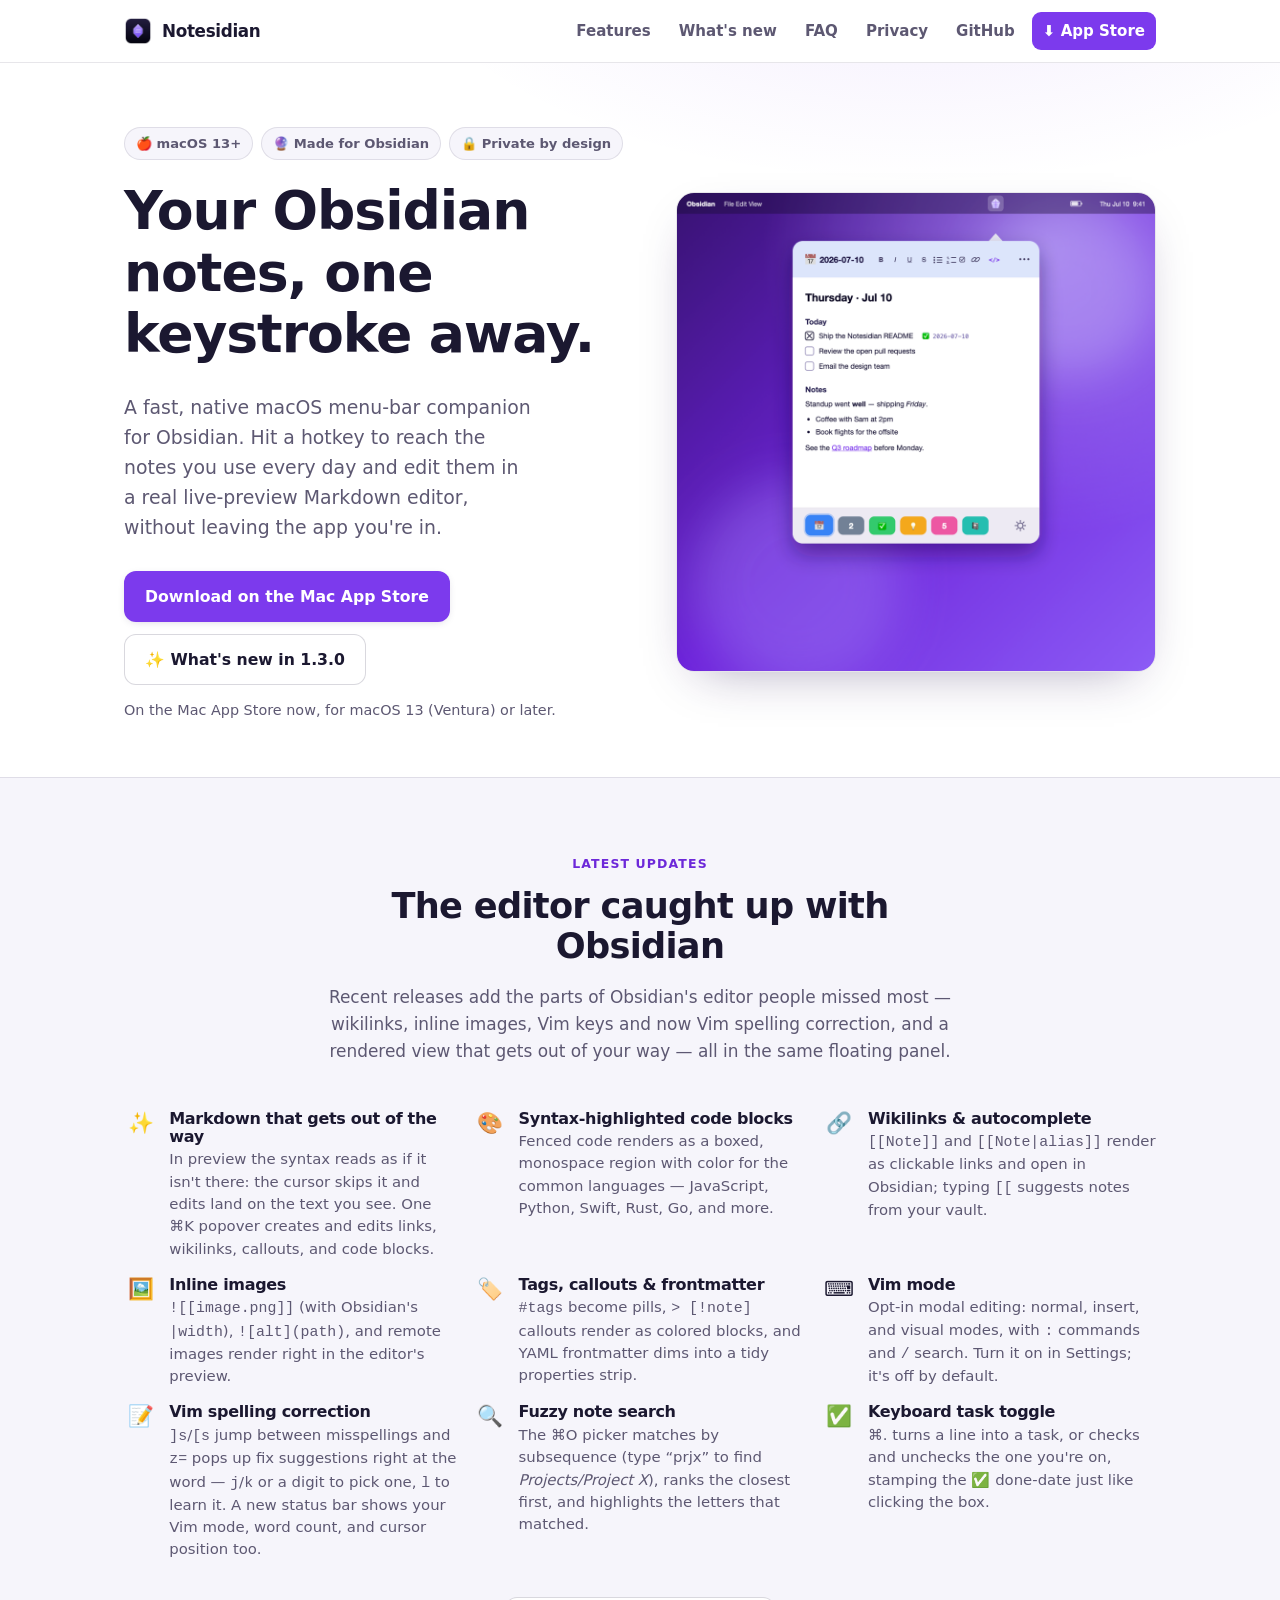
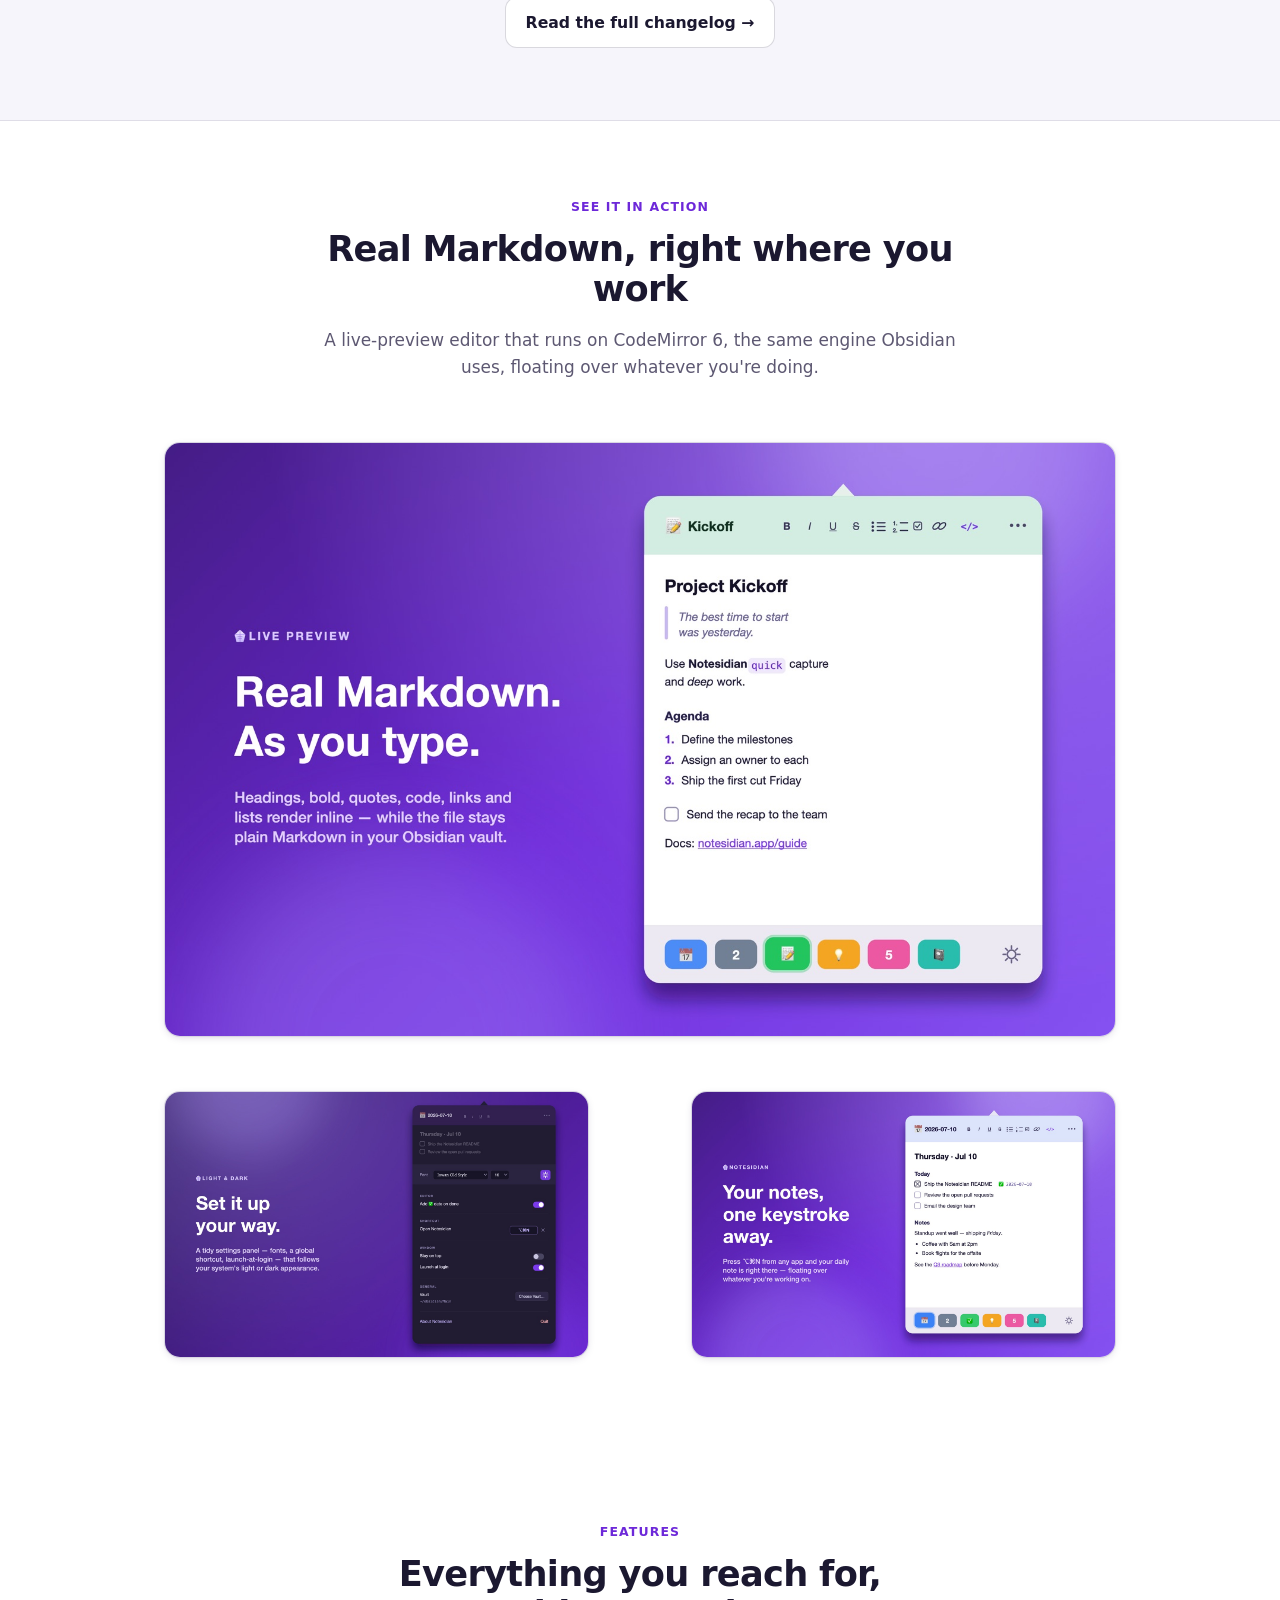
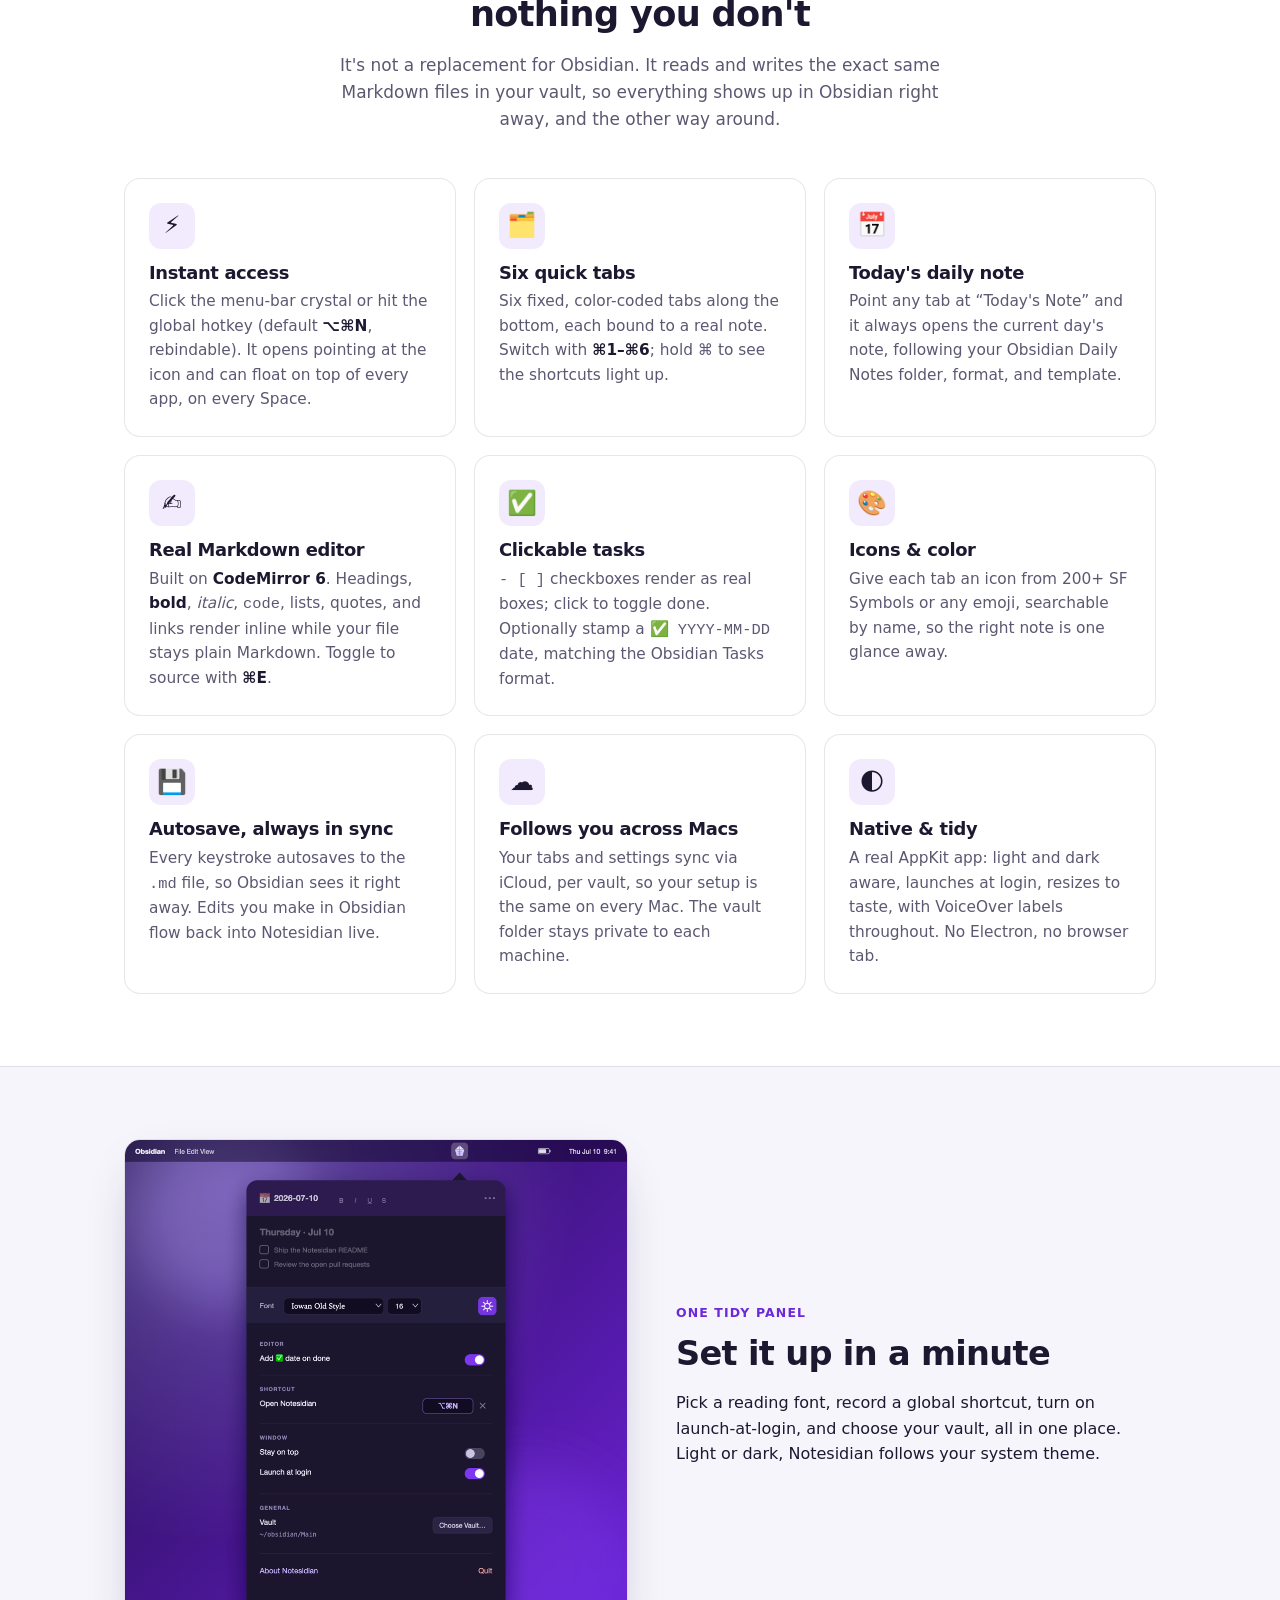
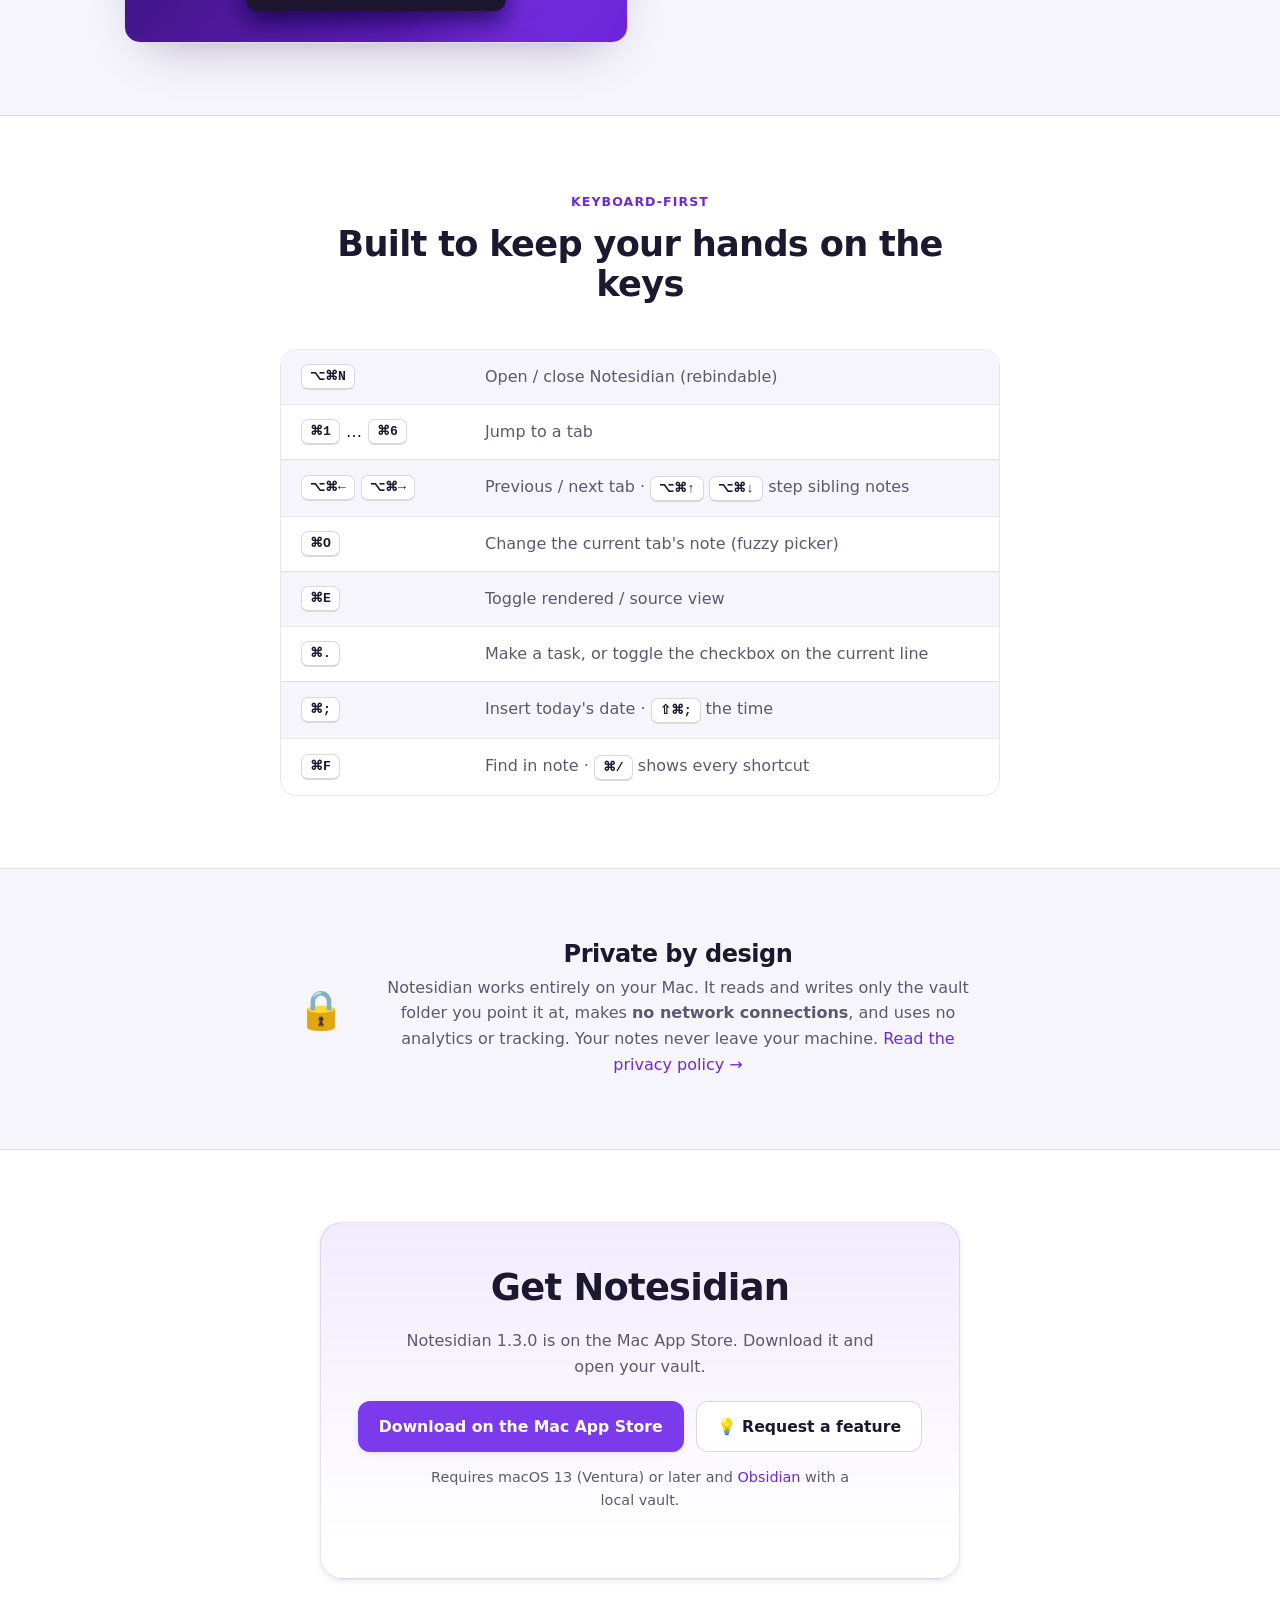
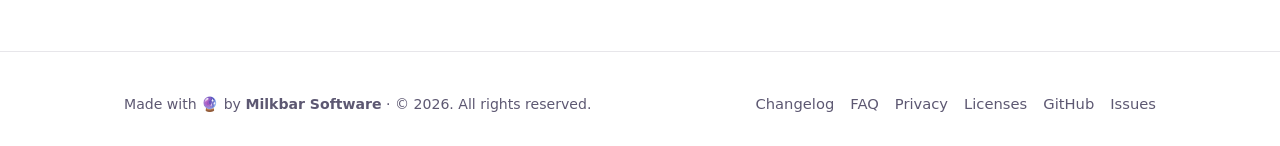
==== commit 63f86f2c: "Document 1.3.0: Vim spelling correction and status bar, mark it released on the App Store" ====
--- a/docs/index.html
+++ b/docs/index.html
@@ -54,7 +54,7 @@
           without leaving the app you're in.</p>
         <div class="hero-cta">
           <a class="btn btn-primary" href="https://apps.apple.com/us/app/notesidian/id6789721366">Download on the Mac App Store</a>
-          <a class="btn btn-ghost" href="changelog.html">✨ What's new in 1.2.2</a>
+          <a class="btn btn-ghost" href="changelog.html">✨ What's new in 1.3.0</a>
         </div>
         <p class="hero-note">On the Mac App Store now, for macOS 13 (Ventura) or later.</p>
       </div>
@@ -65,13 +65,13 @@
     </div>
   </section>
 
-  <!-- new in 1.2.1 -->
+  <!-- new in 1.3.0 -->
   <section class="band" id="new">
     <div class="wrap">
       <div class="section-head">
         <span class="eyebrow">Latest updates</span>
         <h2>The editor caught up with Obsidian</h2>
-        <p>Recent releases add the parts of Obsidian's editor people missed most — wikilinks, inline images, Vim keys, and a rendered view that gets out of your way — all in the same floating panel.</p>
+        <p>Recent releases add the parts of Obsidian's editor people missed most — wikilinks, inline images, Vim keys and now Vim spelling correction, and a rendered view that gets out of your way — all in the same floating panel.</p>
       </div>
       <div class="new-grid">
         <div class="new-item"><div class="ico">✨</div><div><h3>Markdown that gets out of the way</h3><p>In preview the syntax reads as if it isn't there: the cursor skips it and edits land on the text you see. One ⌘K popover creates and edits links, wikilinks, callouts, and code blocks.</p></div></div>
@@ -80,6 +80,7 @@
         <div class="new-item"><div class="ico">🖼️</div><div><h3>Inline images</h3><p><code>![[image.png]]</code> (with Obsidian's <code>|width</code>), <code>![alt](path)</code>, and remote images render right in the editor's preview.</p></div></div>
         <div class="new-item"><div class="ico">🏷️</div><div><h3>Tags, callouts &amp; frontmatter</h3><p><code>#tags</code> become pills, <code>&gt; [!note]</code> callouts render as colored blocks, and YAML frontmatter dims into a tidy properties strip.</p></div></div>
         <div class="new-item"><div class="ico">⌨️</div><div><h3>Vim mode</h3><p>Opt-in modal editing: normal, insert, and visual modes, with <code>:</code> commands and <code>/</code> search. Turn it on in Settings; it's off by default.</p></div></div>
+        <div class="new-item"><div class="ico">📝</div><div><h3>Vim spelling correction</h3><p><code>]s</code>/<code>[s</code> jump between misspellings and <code>z=</code> pops up fix suggestions right at the word — <code>j</code>/<code>k</code> or a digit to pick one, <code>l</code> to learn it. A new status bar shows your Vim mode, word count, and cursor position too.</p></div></div>
         <div class="new-item"><div class="ico">🔍</div><div><h3>Fuzzy note search</h3><p>The ⌘O picker matches by subsequence (type “prjx” to find <em>Projects/Project X</em>), ranks the closest first, and highlights the letters that matched.</p></div></div>
         <div class="new-item"><div class="ico">✅</div><div><h3>Keyboard task toggle</h3><p>⌘. turns a line into a task, or checks and unchecks the one you're on, stamping the ✅ done-date just like clicking the box.</p></div></div>
       </div>
@@ -173,7 +174,7 @@
     <div class="wrap">
       <div class="box">
         <h2>Get Notesidian</h2>
-        <p>Notesidian 1.2.2 is on the Mac App Store. Download it and open your vault.</p>
+        <p>Notesidian 1.3.0 is on the Mac App Store. Download it and open your vault.</p>
         <div class="hero-cta" style="justify-content:center">
           <a class="btn btn-primary" href="https://apps.apple.com/us/app/notesidian/id6789721366">Download on the Mac App Store</a>
           <a class="btn btn-ghost" href="https://github.com/milkbar/notesidian/issues/new?template=feature_request.yml">💡 Request a feature</a>
